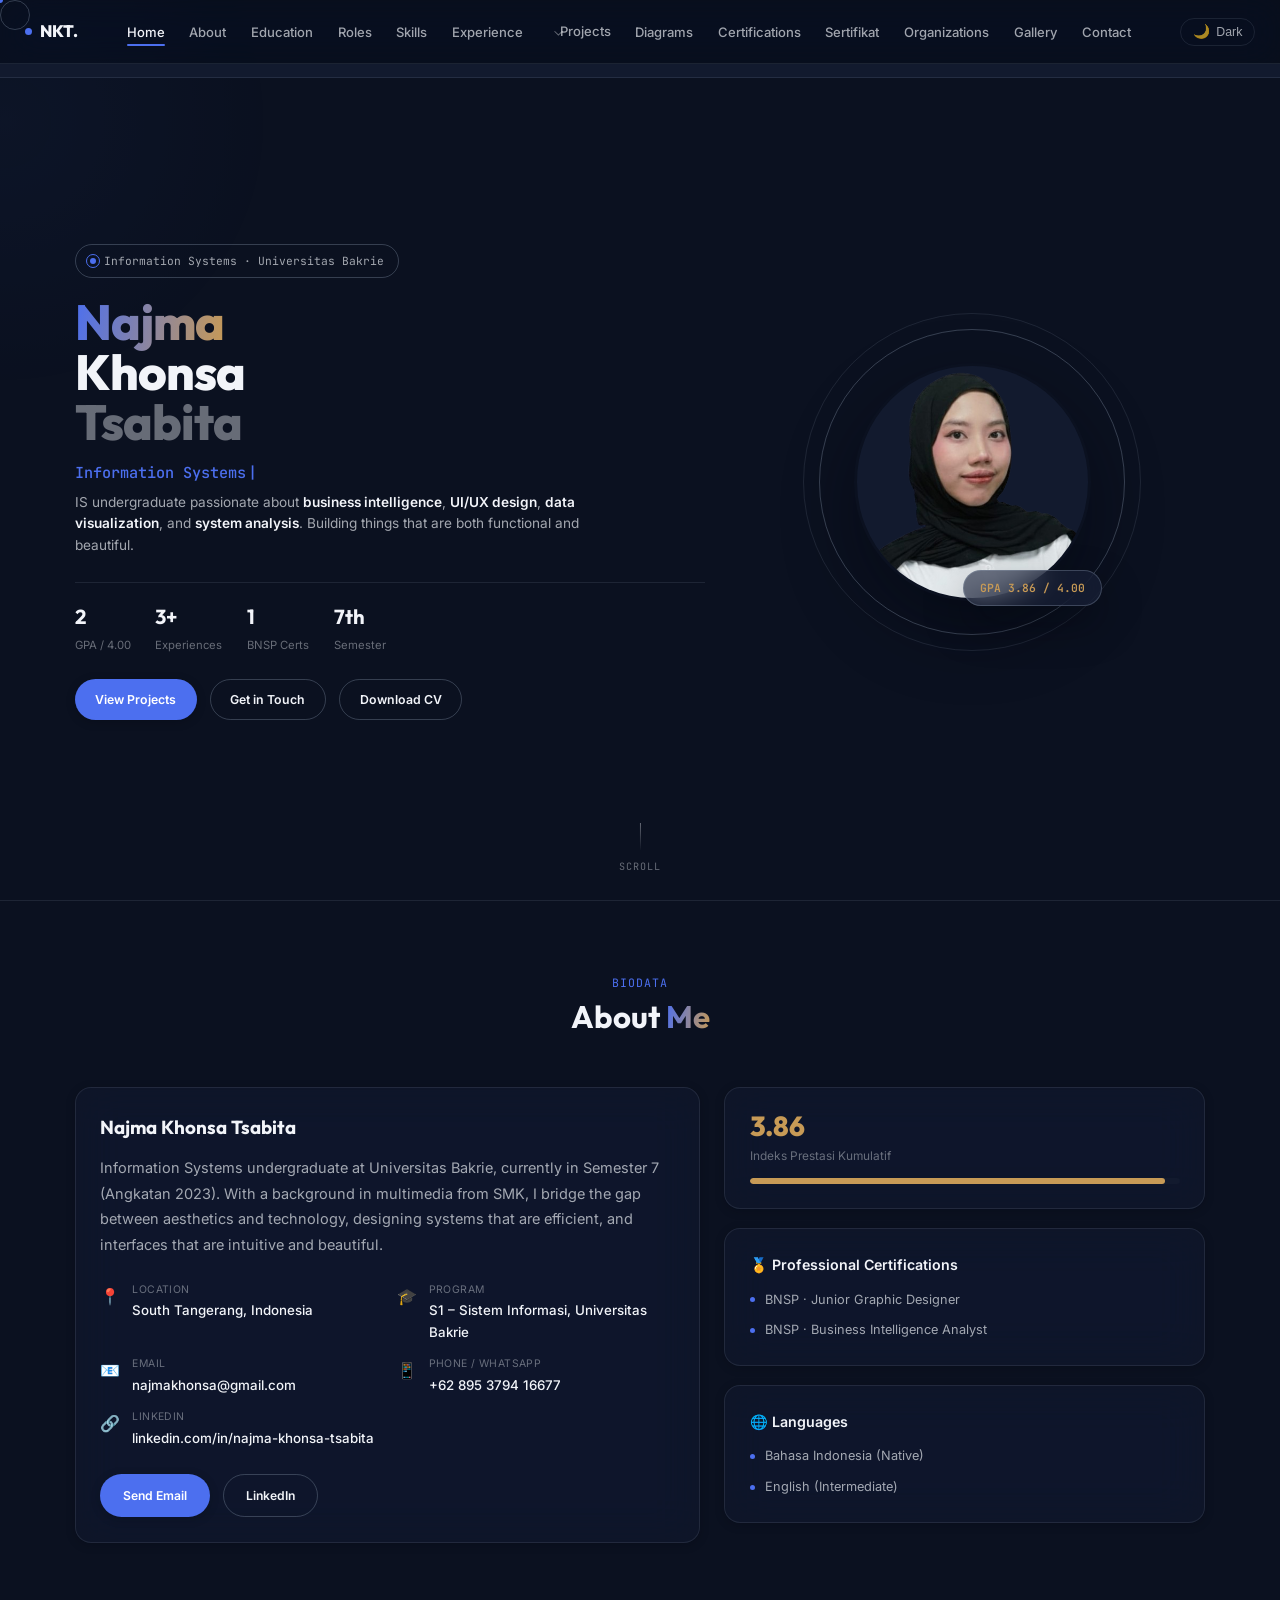
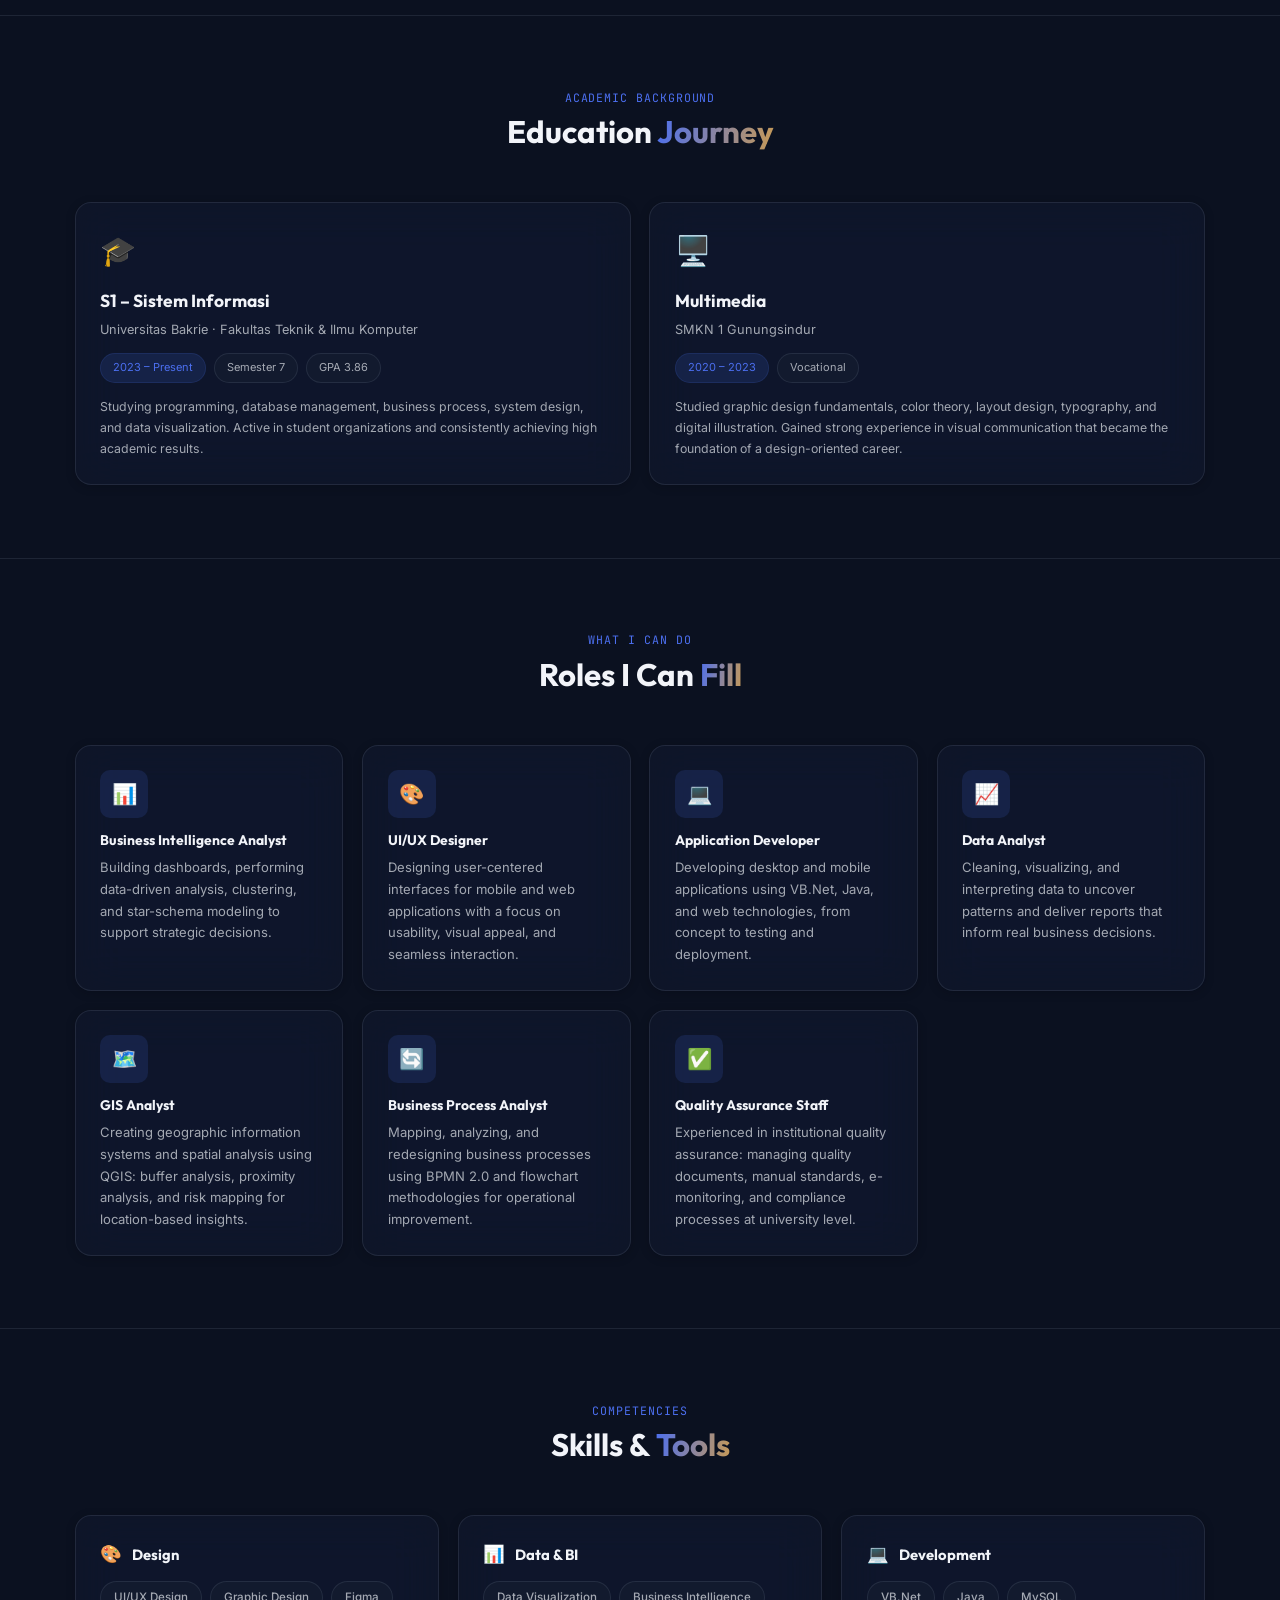
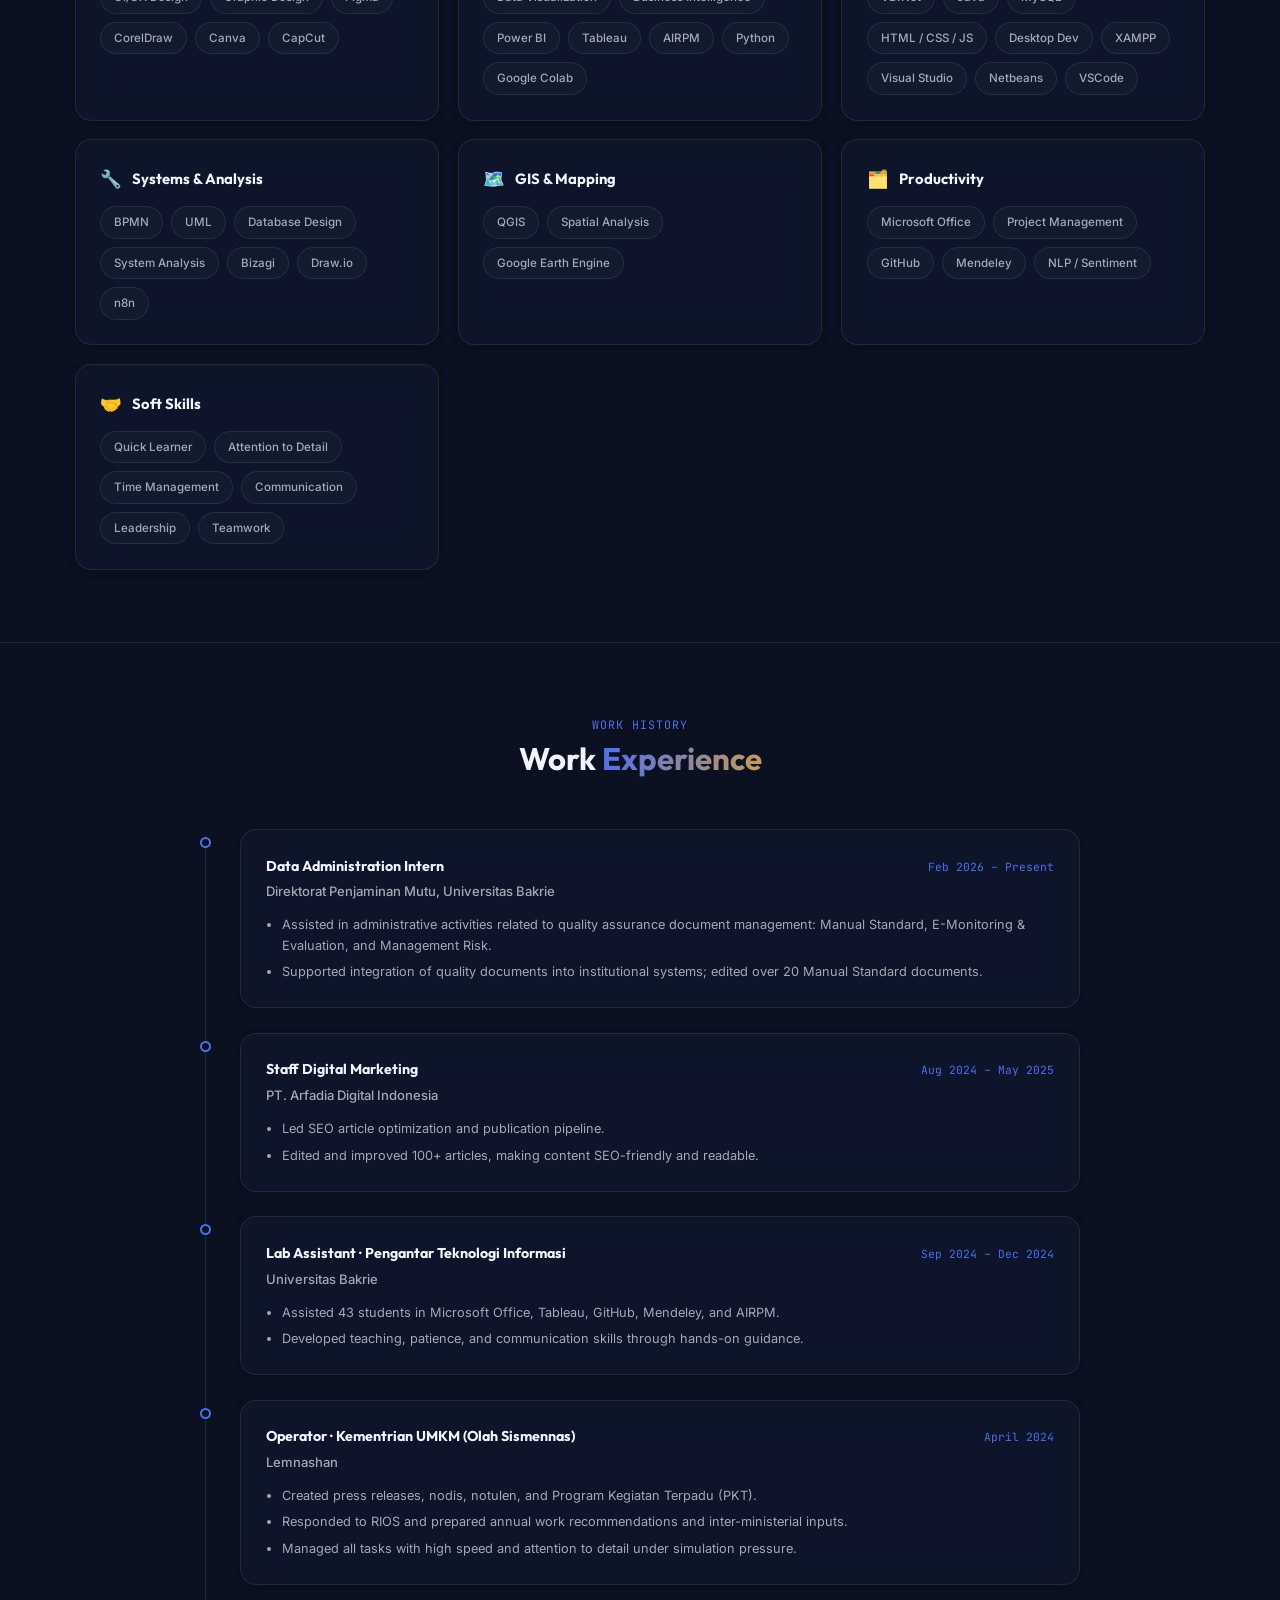
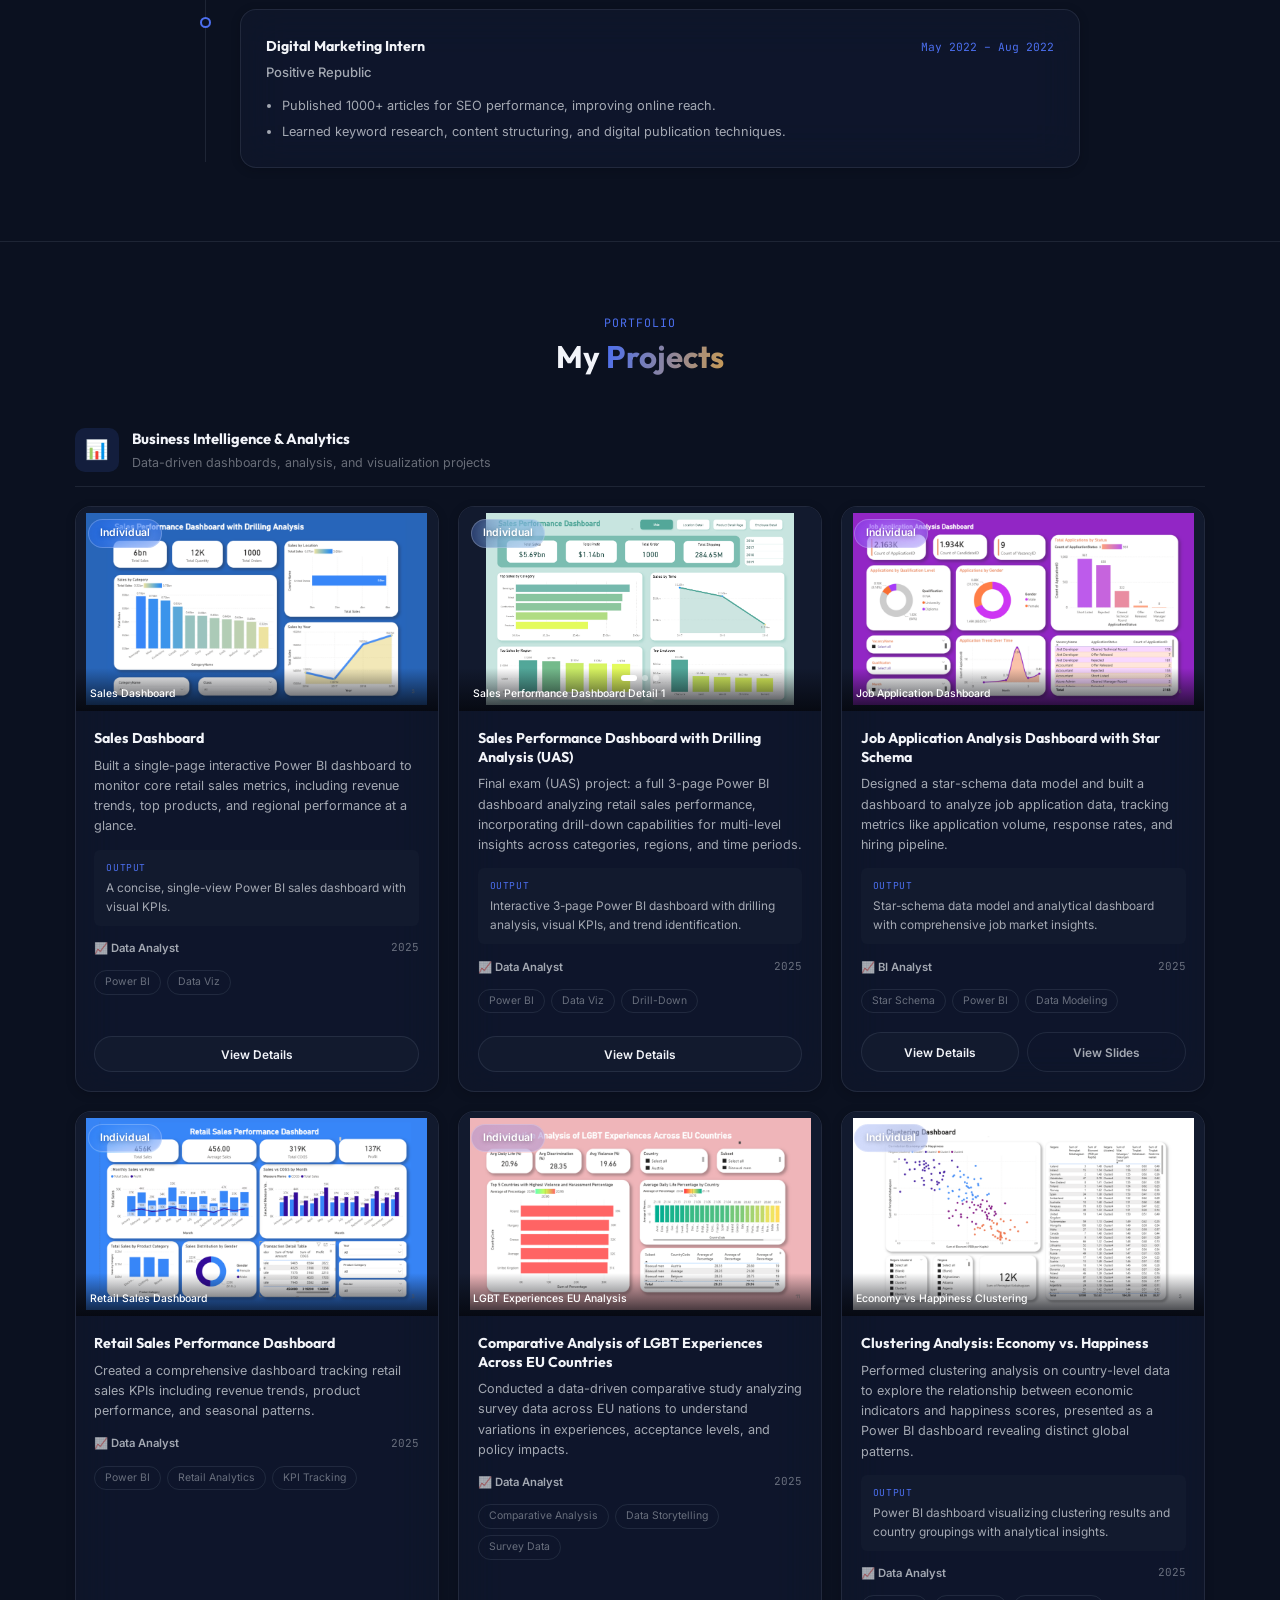
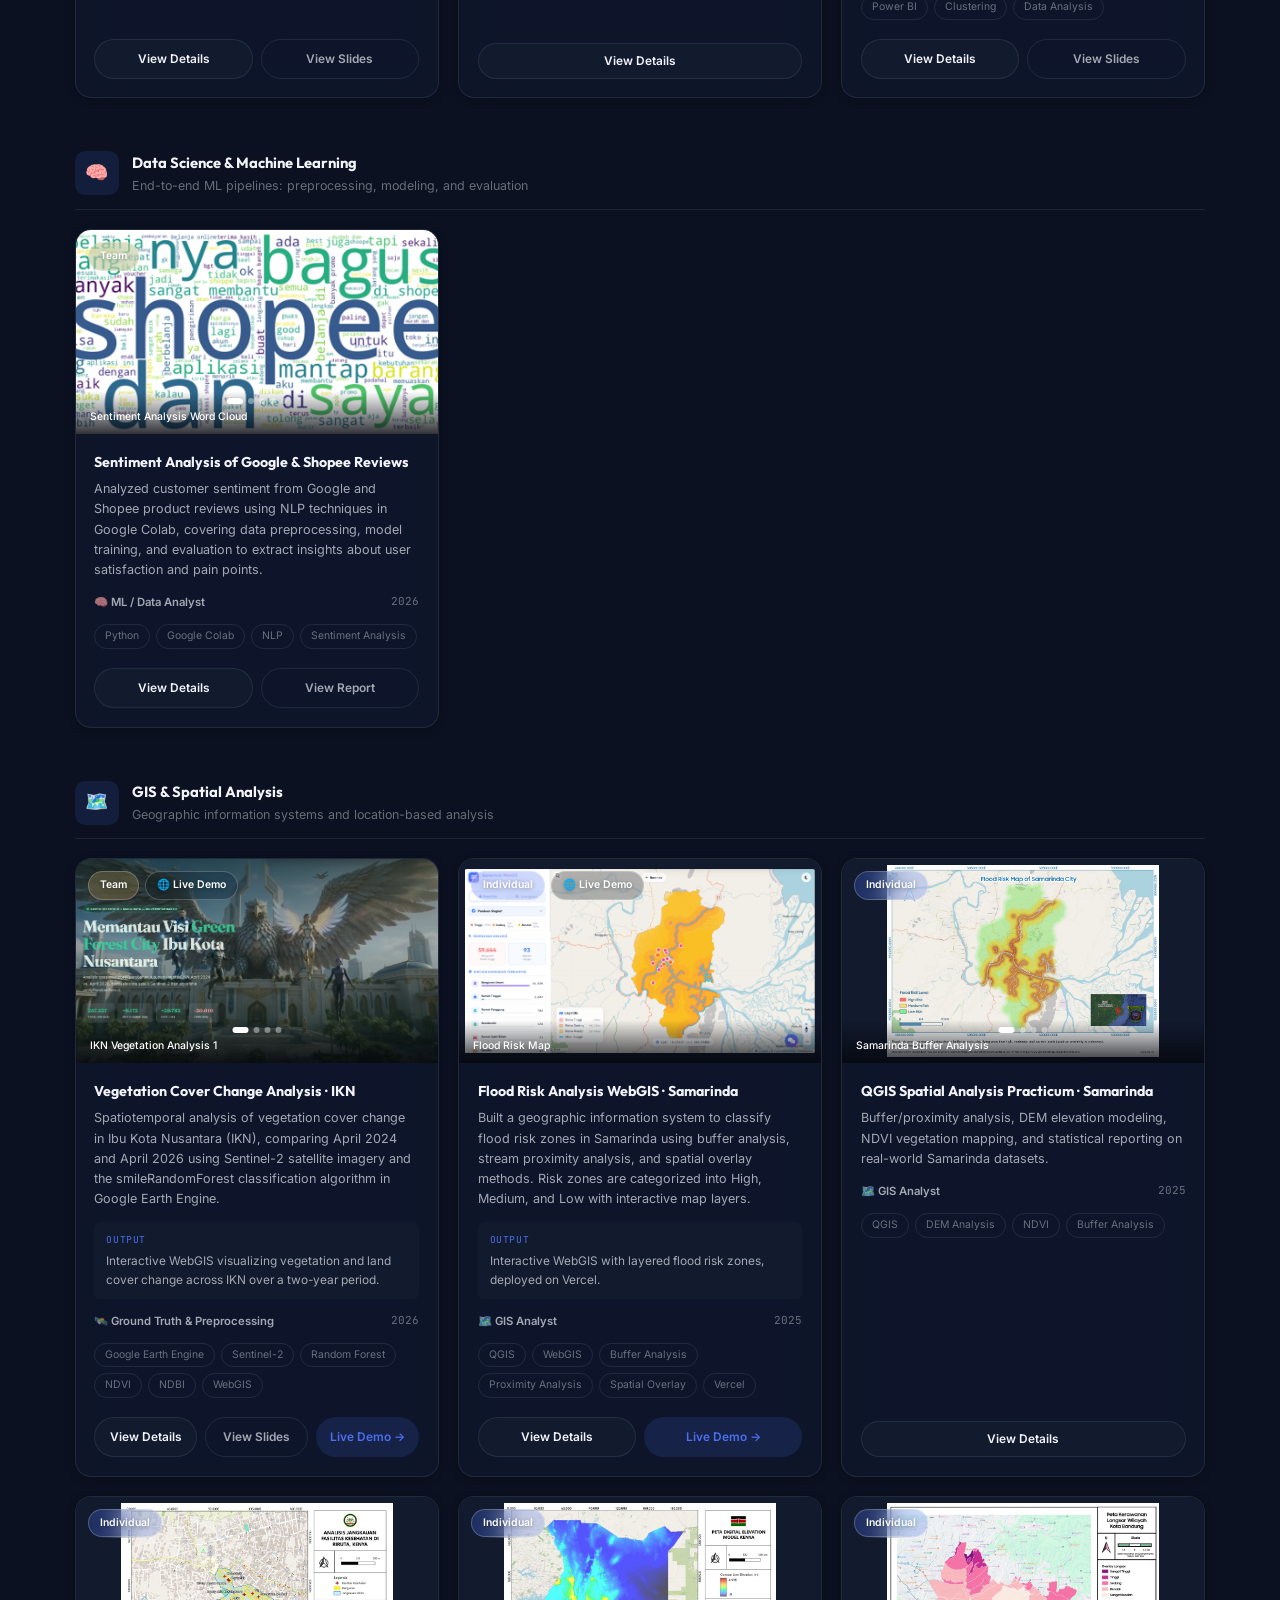
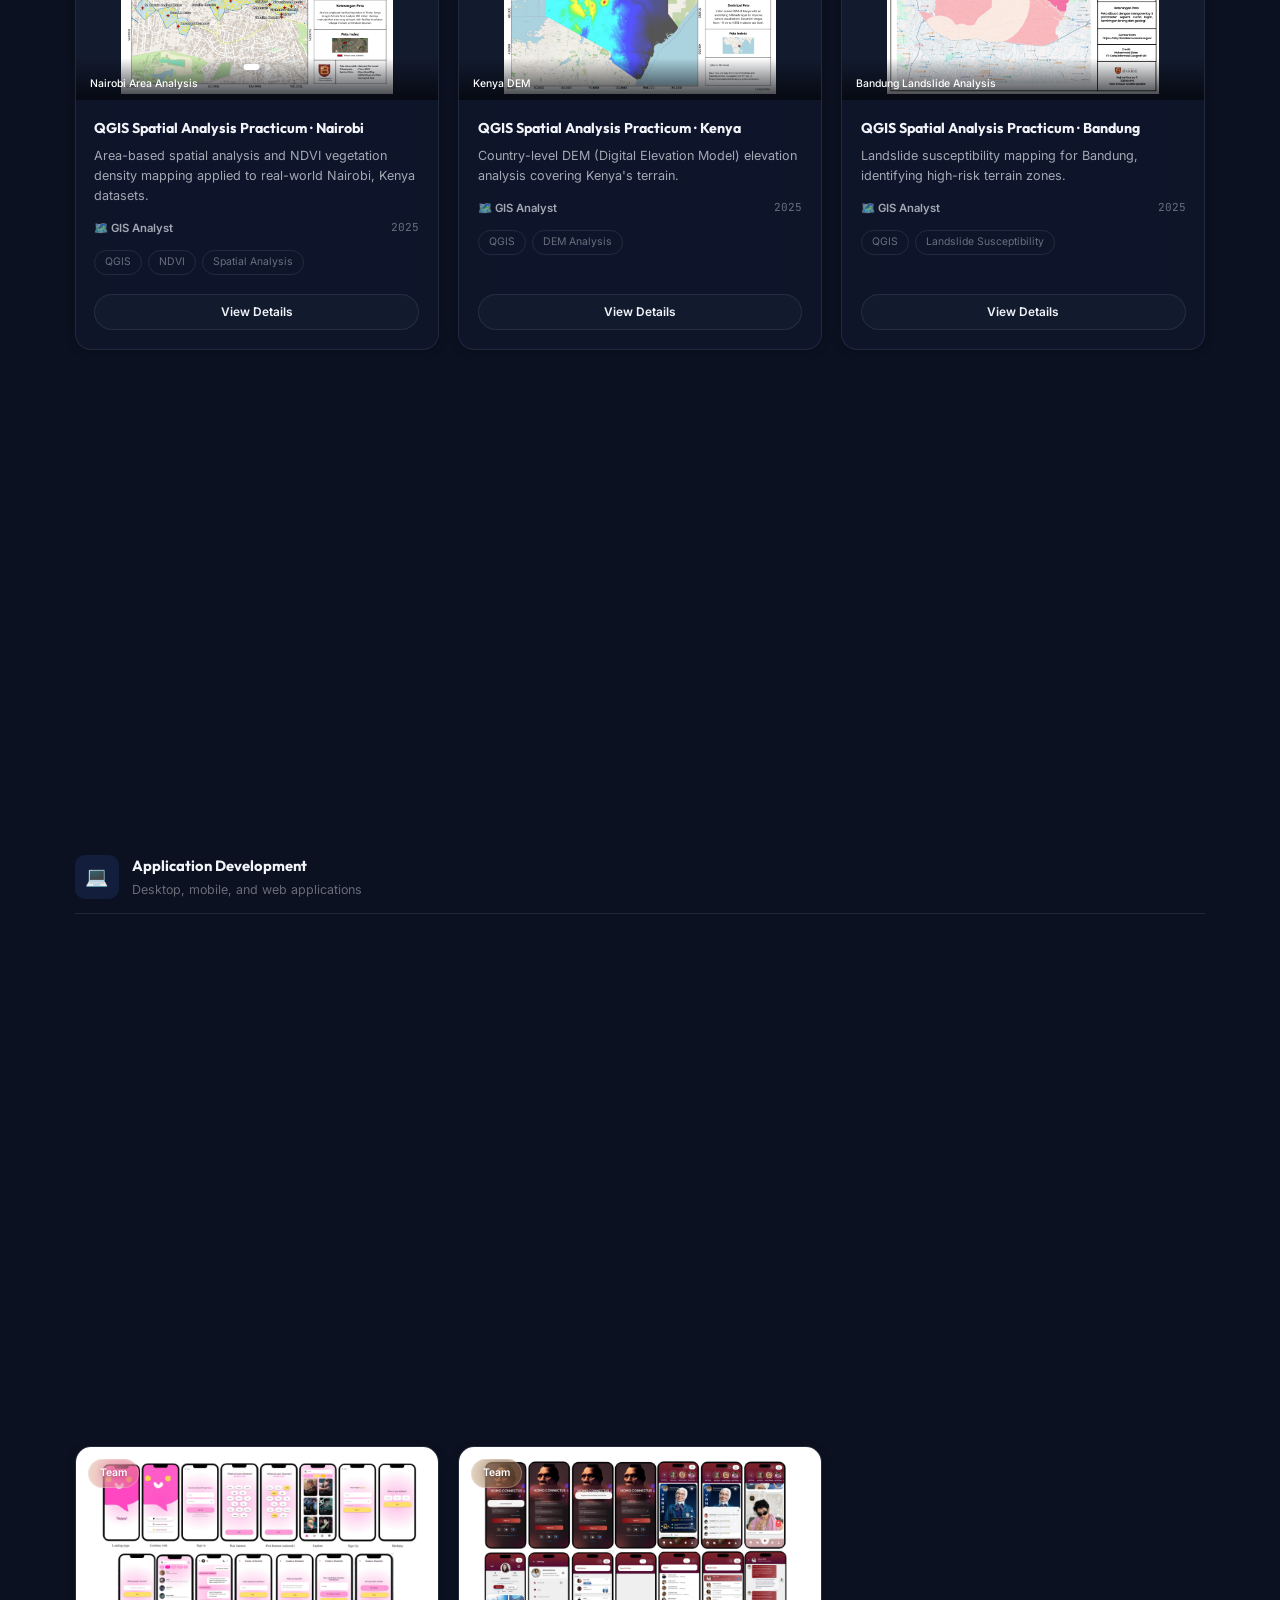
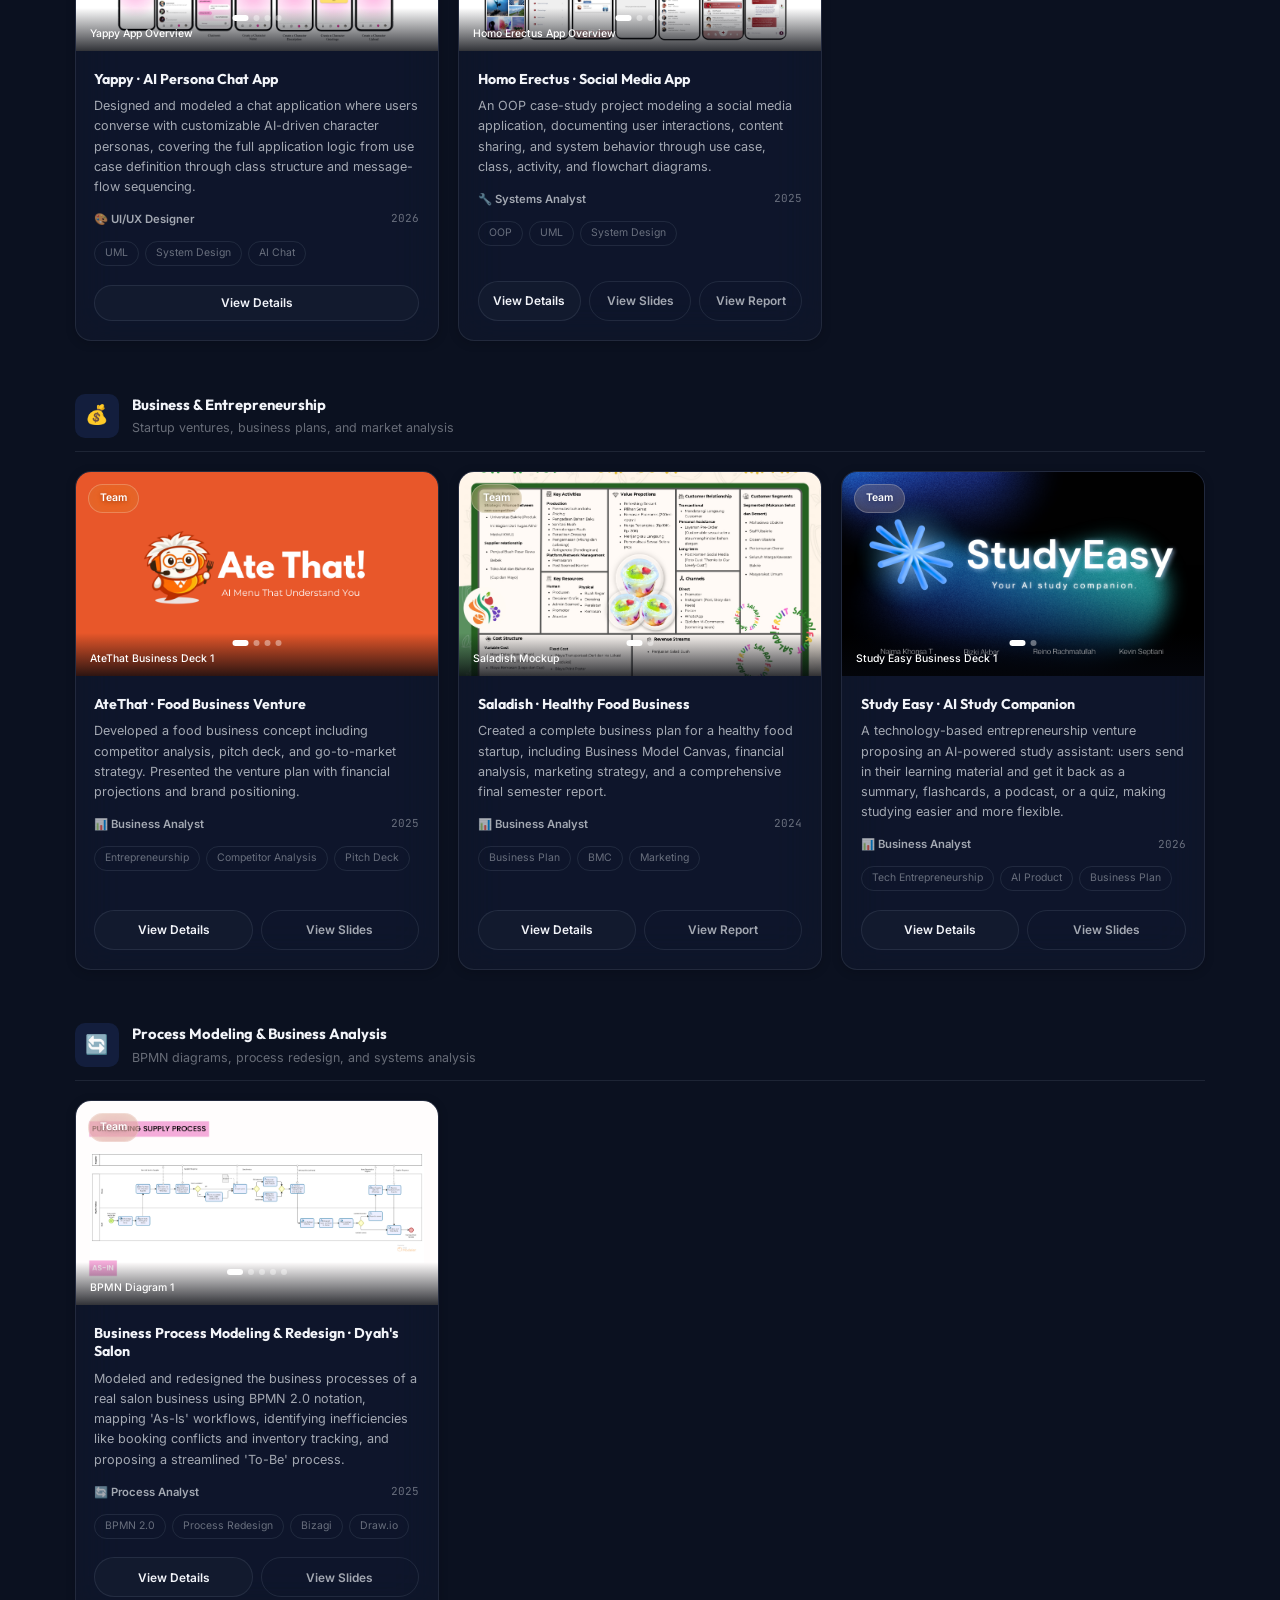
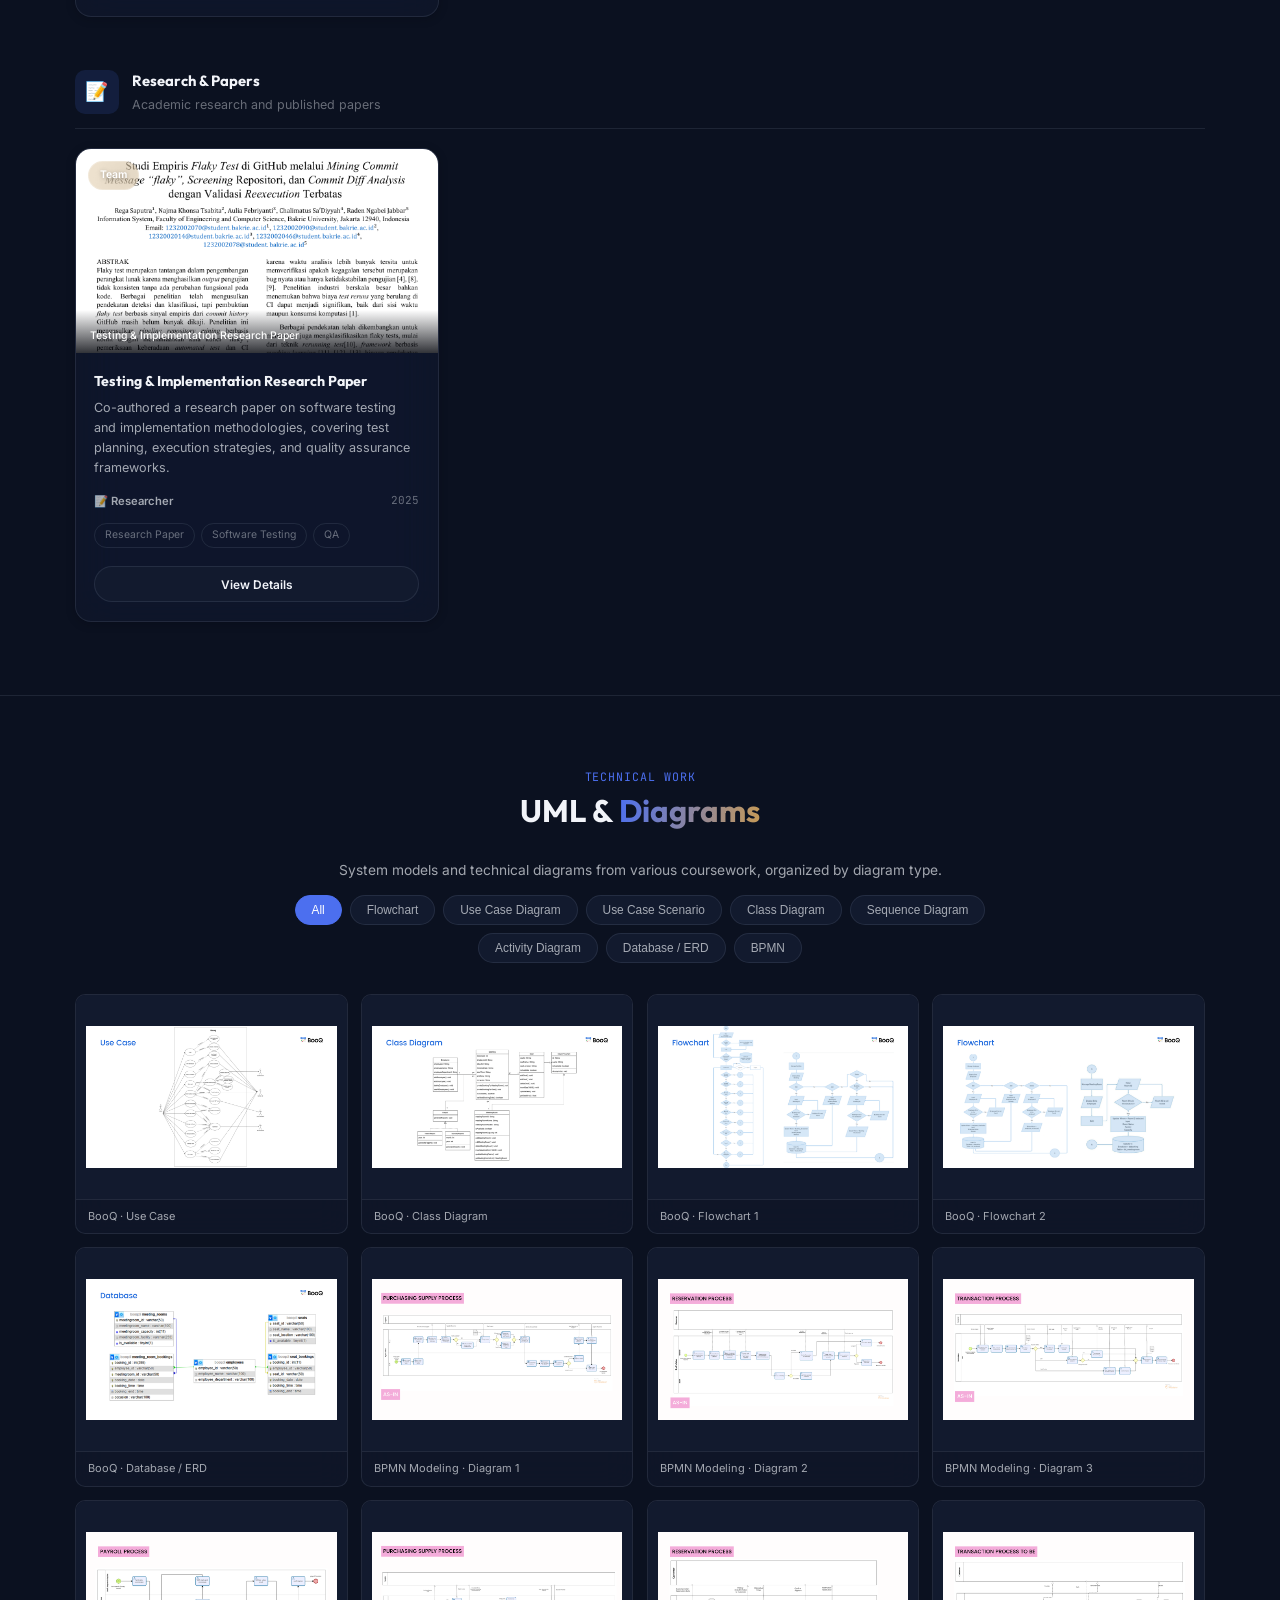
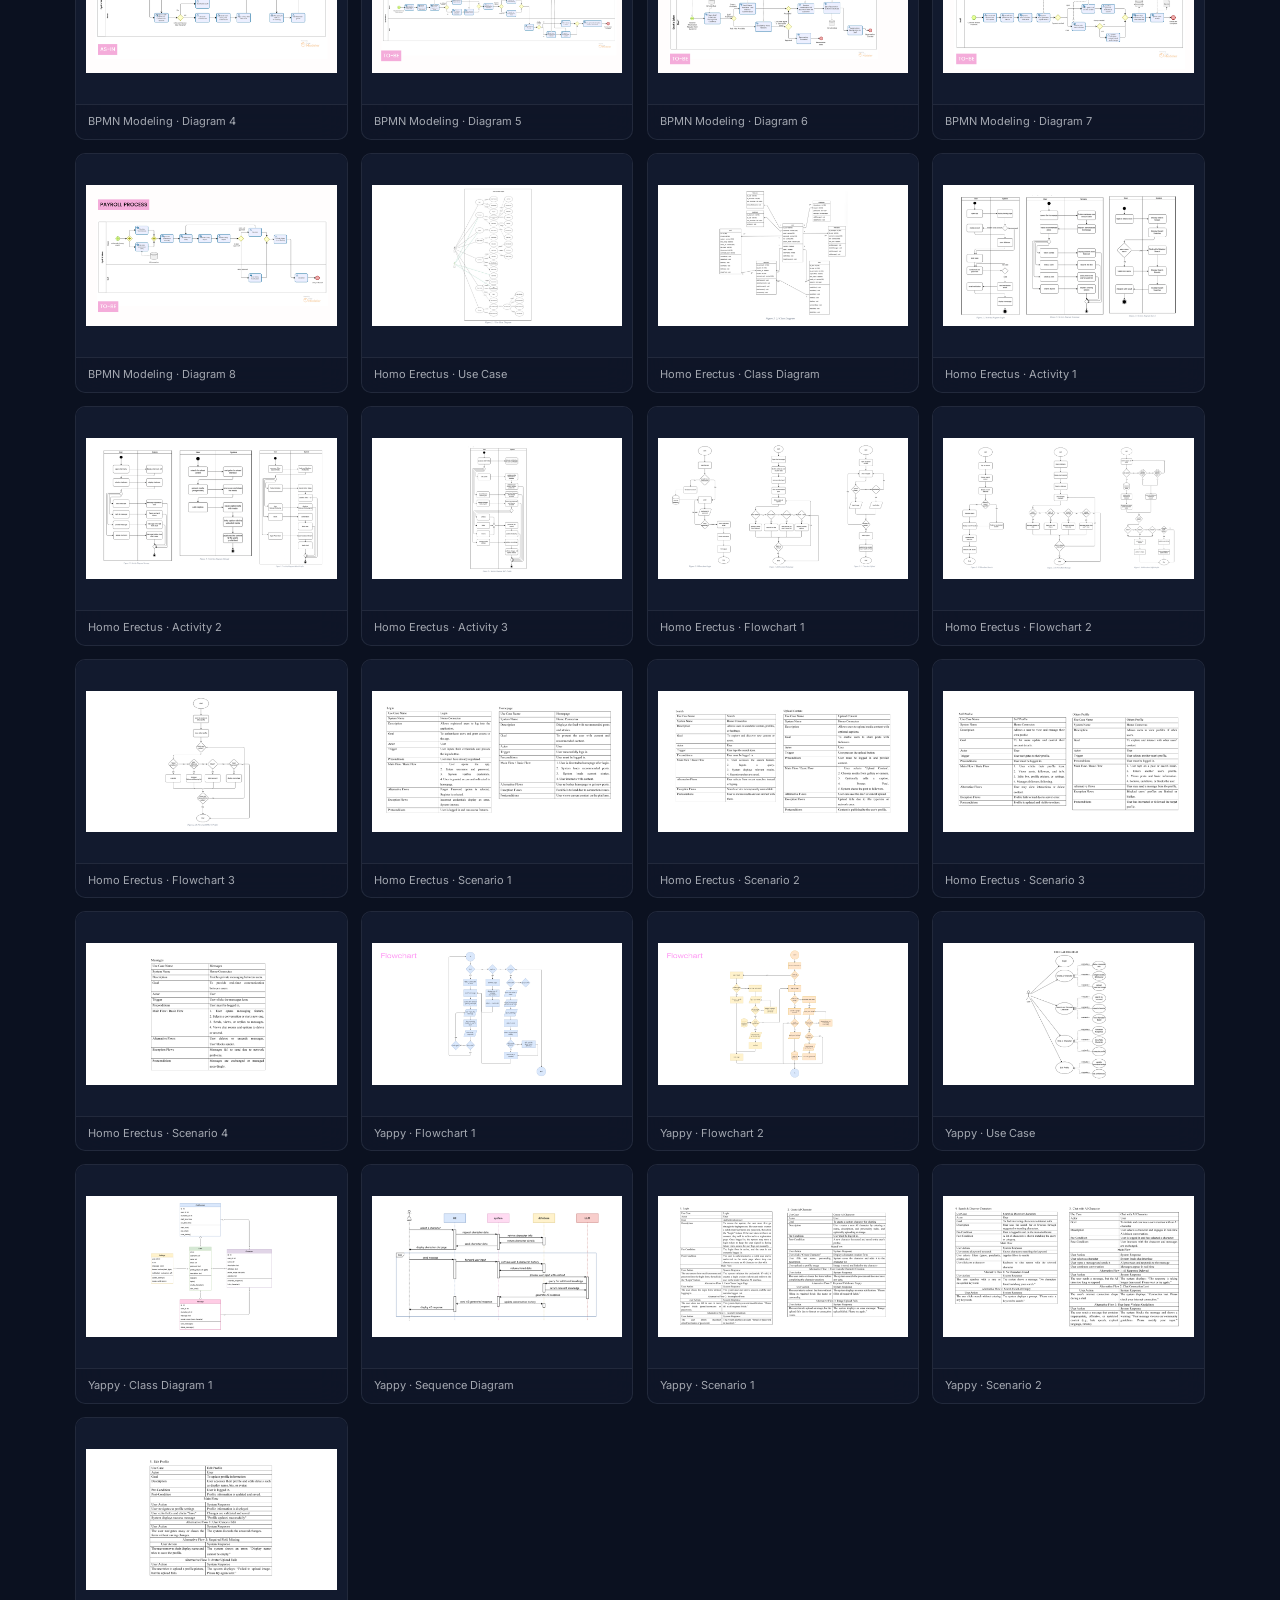
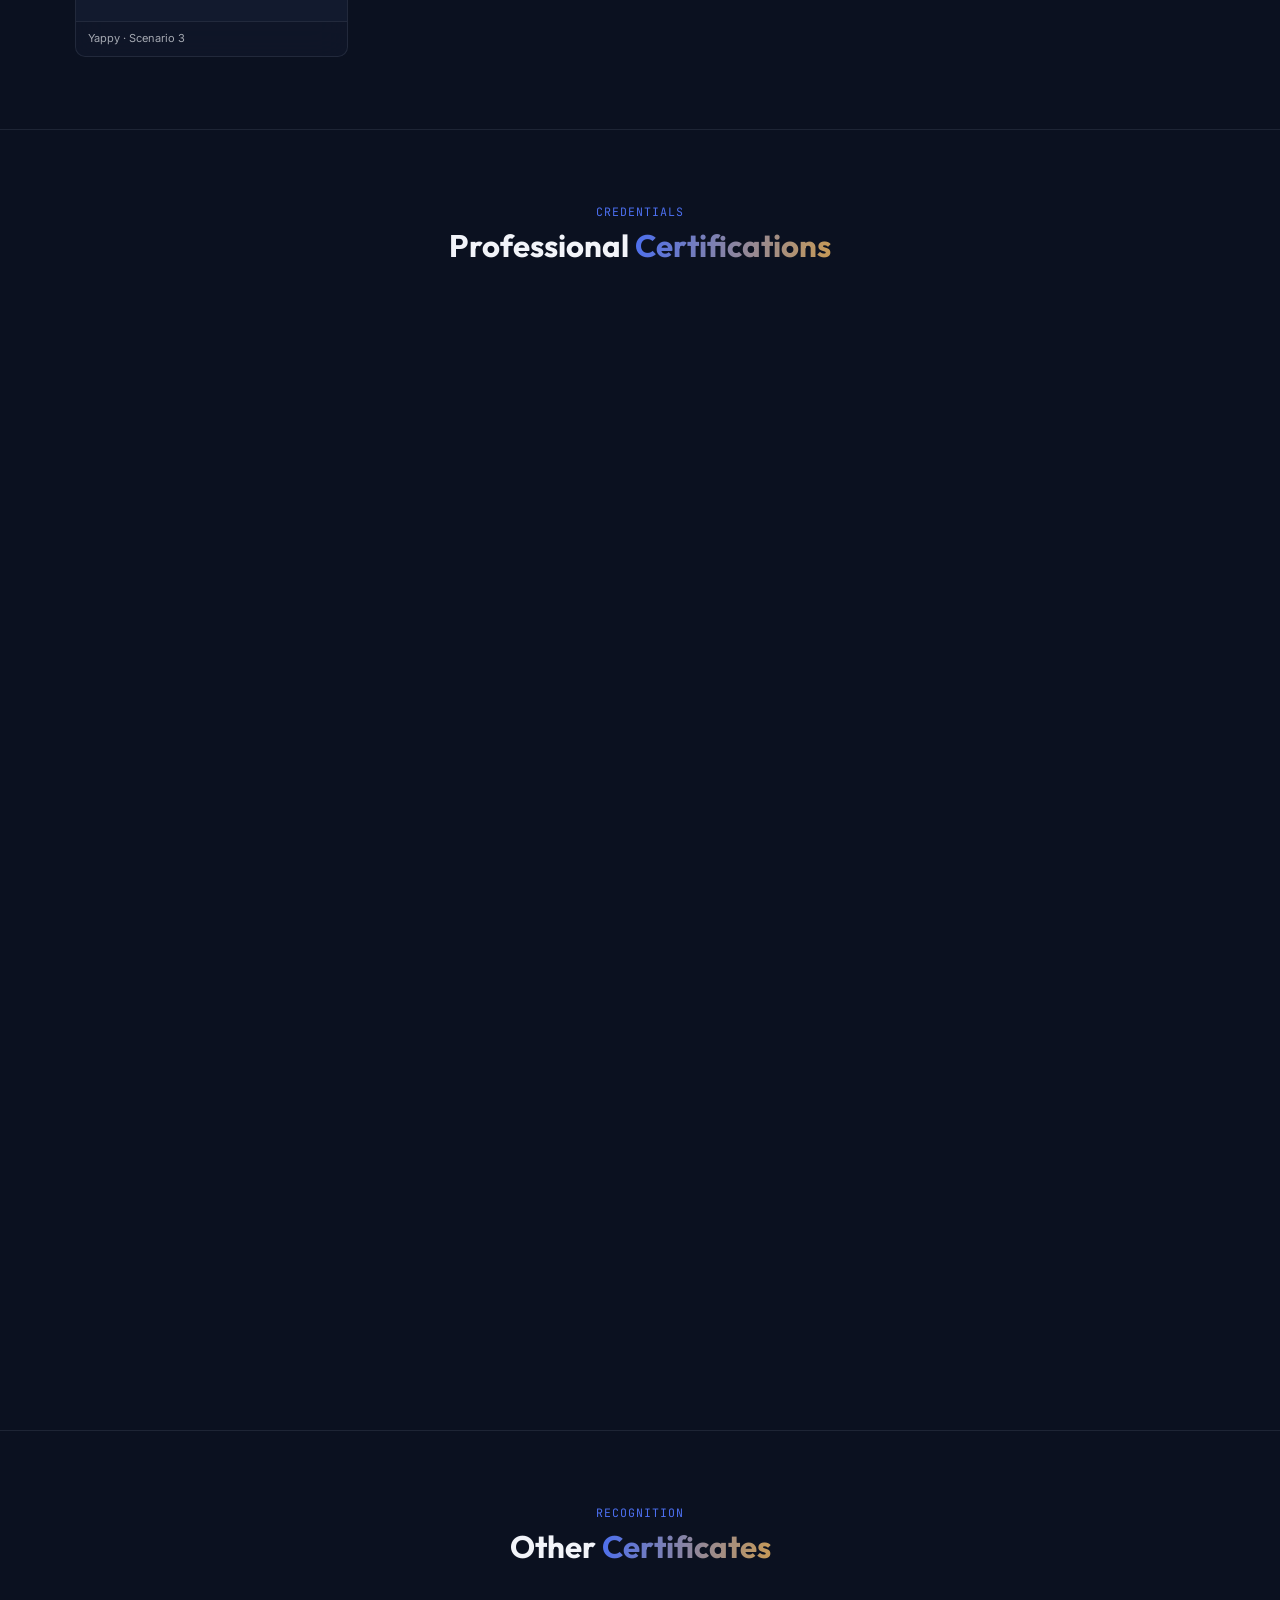
==== index.html @ 4f65738a "Initial commit" ====
<!DOCTYPE html>
<html lang="en" data-theme="dark">
<head>
<meta charset="UTF-8"/>
<meta name="viewport" content="width=device-width, initial-scale=1.0"/>
<title>Najma Khonsa Tsabita | Portfolio</title>
<meta name="description" content="Portfolio of Najma Khonsa Tsabita, an Information Systems student at Universitas Bakrie skilled in Business Intelligence, UI/UX Design, Data Analytics, GIS, and Application Development."/>
<link rel="icon" href="favicon.ico" sizes="any"/>
<link rel="icon" type="image/svg+xml" href="asset/favicon/favicon.svg"/>
<link rel="icon" type="image/png" sizes="32x32" href="asset/favicon/favicon-32x32.png"/>
<link rel="icon" type="image/png" sizes="16x16" href="asset/favicon/favicon-16x16.png"/>
<link rel="apple-touch-icon" sizes="180x180" href="asset/favicon/apple-touch-icon.png"/>
<link rel="manifest" href="asset/favicon/site.webmanifest"/>
<meta name="theme-color" content="#0B1120"/>
<link rel="preconnect" href="https://fonts.googleapis.com"/>
<link rel="preconnect" href="https://fonts.gstatic.com" crossorigin/>
<link href="https://fonts.googleapis.com/css2?family=Outfit:wght@400;500;600;700;800;900&family=Inter:wght@300;400;500;600&family=JetBrains+Mono:wght@400;500&display=swap" rel="stylesheet"/>
<link rel="stylesheet" href="style.css"/>
</head>
<body>

<!-- CUSTOM CURSOR -->
<div id="cursor-dot"></div>
<div id="cursor-ring"></div>

<!-- AURORA CANVAS -->
<canvas id="aurora-canvas"></canvas>

<!-- ═══════════════════════════════════════
     NAVIGATION
═══════════════════════════════════════ -->
<nav id="main-nav">
  <a href="#home" class="nav-logo">
    <span class="nav-logo-dot"></span>
    NKT.
  </a>
  <ul class="nav-links">
    <li><a href="#home" class="nav-link">Home</a></li>
    <li><a href="#about" class="nav-link">About</a></li>
    <li><a href="#education" class="nav-link">Education</a></li>
    <li><a href="#roles" class="nav-link">Roles</a></li>
    <li><a href="#skills" class="nav-link">Skills</a></li>
    <li><a href="#experience" class="nav-link">Experience</a></li>
    <li class="nav-dropdown">
      <a href="#projects" class="nav-link">Projects</a>
      <div class="dropdown-menu">
        <a href="#cat-bi-analytics">BI & Analytics</a>
        <a href="#cat-datascience">Data Science & ML</a>
        <a href="#cat-application">Application Dev</a>
        <a href="#cat-gis">GIS & Mapping</a>
        <a href="#cat-business">Business</a>
        <a href="#cat-process">Process & BPMN</a>
        <a href="#cat-research">Research</a>
      </div>
    </li>
    <li><a href="#diagrams" class="nav-link">Diagrams</a></li>
    <li><a href="#certifications" class="nav-link">Certifications</a></li>
    <li><a href="#sertifikat" class="nav-link">Sertifikat</a></li>
    <li><a href="#organization" class="nav-link">Organizations</a></li>
    <li><a href="#gallery" class="nav-link">Gallery</a></li>
    <li><a href="#contact" class="nav-link">Contact</a></li>
  </ul>
  <div class="nav-right">
    <button class="theme-toggle" id="theme-btn">
      <span class="theme-icon" id="theme-icon">☀️</span>
      <span id="theme-label">Light</span>
    </button>
    <button class="hamburger" id="hamburger" aria-label="Menu">
      <span></span><span></span><span></span>
    </button>
  </div>
</nav>

<!-- MOBILE NAV -->
<div class="mobile-nav" id="mobile-nav">
  <a href="#home" onclick="closeMobileNav()">Home</a>
  <a href="#about" onclick="closeMobileNav()">About</a>
  <a href="#education" onclick="closeMobileNav()">Education</a>
  <a href="#roles" onclick="closeMobileNav()">Roles</a>
  <a href="#skills" onclick="closeMobileNav()">Skills</a>
  <a href="#experience" onclick="closeMobileNav()">Experience</a>
  <a href="#projects" onclick="closeMobileNav()">Projects</a>
  <a href="#diagrams" onclick="closeMobileNav()">Diagrams</a>
  <a href="#certifications" onclick="closeMobileNav()">Certifications</a>
  <a href="#sertifikat" onclick="closeMobileNav()">Sertifikat</a>
  <a href="#organization" onclick="closeMobileNav()">Organizations</a>
  <a href="#gallery" onclick="closeMobileNav()">Gallery</a>
  <a href="#contact" onclick="closeMobileNav()">Contact</a>
</div>

<main>

<!-- ═══════════════════════════════════════
     HERO
═══════════════════════════════════════ -->
<section id="home" style="position:relative">
  <div class="hero-inner">
    <div class="hero-left">
      <div class="hero-badge reveal">
        <span class="badge-pulse"></span>
        Information Systems · Universitas Bakrie
      </div>
      <h1 class="hero-name reveal reveal-delay-1">
        <span class="grad-text">Najma</span><br>Khonsa
      </h1>
      <div class="hero-name-sub reveal reveal-delay-2">Tsabita</div>
      <!-- Typing effect inserts here -->
      <p class="hero-desc reveal reveal-delay-3">
        IS undergraduate passionate about <strong>business intelligence</strong>, <strong>UI/UX design</strong>,
        <strong>data visualization</strong>, and <strong>system analysis</strong>. Building things that are
        both functional and beautiful.
      </p>
      <div class="hero-stats reveal reveal-delay-3">
        <div class="stat-item">
          <span class="stat-num" data-count="3.86" data-decimals="2">0</span>
          <span class="stat-label">GPA / 4.00</span>
        </div>
        <div class="stat-item">
          <span class="stat-num" data-count="5" data-suffix="+">0</span>
          <span class="stat-label">Experiences</span>
        </div>
        <div class="stat-item">
          <span class="stat-num" data-count="2">0</span>
          <span class="stat-label">BNSP Certs</span>
        </div>
        <div class="stat-item">
          <span class="stat-num">7th</span>
          <span class="stat-label">Semester</span>
        </div>
      </div>
      <div class="hero-actions reveal reveal-delay-4">
        <a href="#projects" class="btn-primary">View Projects</a>
        <a href="#contact" class="btn-outline">Get in Touch</a>
        <a href="asset/document/cv/CV_Najma Khonsa Tsabita_Augustus2026.pdf" download class="btn-outline">Download CV</a>
      </div>
    </div>
    <div class="hero-photo-wrap reveal reveal-delay-2">
      <div class="hero-photo-ring2"></div>
      <div class="hero-photo-ring"></div>
      <img src="asset/images/foto_najma_nobg.png" alt="Najma Khonsa Tsabita" class="hero-photo"/>
      <div class="hero-photo-deco">GPA 3.86 / 4.00</div>
    </div>
  </div>
  <div class="scroll-hint">
    <div class="scroll-line"></div>
    scroll
  </div>
</section>


<!-- ═══════════════════════════════════════
     ABOUT / BIODATA
═══════════════════════════════════════ -->
<section id="about">
  <div class="section">
    <div class="section-label">Biodata</div>
    <h2 class="section-title">About <span class="grad-text">Me</span></h2>
    <div class="about-grid">
      <div class="glass-card about-card reveal">
        <div class="about-name">Najma Khonsa Tsabita</div>
        <p class="about-bio">
          Information Systems undergraduate at Universitas Bakrie, currently in Semester 7 (Angkatan 2023).
          With a background in multimedia from SMK, I bridge the gap between aesthetics and technology,
          designing systems that are efficient, and interfaces that are intuitive and beautiful.
        </p>
        <div class="about-row">
          <div class="about-field">
            <div class="field-icon">📍</div>
            <div>
              <span class="field-label">Location</span>
              <span class="field-val">South Tangerang, Indonesia</span>
            </div>
          </div>
          <div class="about-field">
            <div class="field-icon">🎓</div>
            <div>
              <span class="field-label">Program</span>
              <span class="field-val">S1 – Sistem Informasi, Universitas Bakrie</span>
            </div>
          </div>
          <div class="about-field">
            <div class="field-icon">📧</div>
            <div>
              <span class="field-label">Email</span>
              <span class="field-val">najmakhonsa@gmail.com</span>
            </div>
          </div>
          <div class="about-field">
            <div class="field-icon">📱</div>
            <div>
              <span class="field-label">Phone / WhatsApp</span>
              <span class="field-val">+62 895 3794 16677</span>
            </div>
          </div>
          <div class="about-field">
            <div class="field-icon">🔗</div>
            <div>
              <span class="field-label">LinkedIn</span>
              <span class="field-val">linkedin.com/in/najma-khonsa-tsabita</span>
            </div>
          </div>
        </div>
        <div class="hero-actions">
          <a href="mailto:najmakhonsa@gmail.com" class="btn-primary" style="font-size:0.84rem;padding:11px 22px">Send Email</a>
          <a href="https://linkedin.com/in/najma-khonsa-tsabita" target="_blank" class="btn-outline" style="font-size:0.84rem;padding:10px 22px">LinkedIn</a>
        </div>
      </div>
      <div class="about-right">
        <div class="glass-card gpa-card reveal reveal-delay-1">
          <div class="gpa-num">3.86</div>
          <div class="gpa-label">Indeks Prestasi Kumulatif</div>
          <div class="gpa-bar-wrap"><div class="gpa-bar" id="gpa-bar"></div></div>
        </div>
        <div class="glass-card cert-card reveal reveal-delay-2">
          <div class="cert-title">🏅 Professional Certifications</div>
          <ul class="cert-list">
            <li><span class="cert-dot"></span>BNSP · Junior Graphic Designer</li>
            <li><span class="cert-dot"></span>BNSP · Business Intelligence Analyst</li>
          </ul>
        </div>
        <div class="glass-card cert-card reveal reveal-delay-3">
          <div class="cert-title">🌐 Languages</div>
          <ul class="cert-list">
            <li><span class="cert-dot"></span>Bahasa Indonesia (Native)</li>
            <li><span class="cert-dot"></span>English (Intermediate)</li>
          </ul>
        </div>
      </div>
    </div>
  </div>
</section>


<!-- ═══════════════════════════════════════
     EDUCATION
═══════════════════════════════════════ -->
<section id="education">
  <div class="section">
    <div class="section-label">Academic Background</div>
    <h2 class="section-title">Education <span class="grad-text">Journey</span></h2>
    <div class="edu-grid">
      <div class="glass-card edu-card reveal">
        <div style="font-size:2rem;margin-bottom:14px">🎓</div>
        <div class="edu-degree">S1 – Sistem Informasi</div>
        <div class="edu-school">Universitas Bakrie · Fakultas Teknik & Ilmu Komputer</div>
        <div class="edu-meta">
          <span class="edu-pill edu-year">2023 – Present</span>
          <span class="edu-pill">Semester 7</span>
          <span class="edu-pill">GPA 3.86</span>
        </div>
        <p style="font-size:0.85rem;color:var(--text-secondary);margin-top:14px;line-height:1.7">
          Studying programming, database management, business process, system design, and data visualization.
          Active in student organizations and consistently achieving high academic results.
        </p>
      </div>
      <div class="glass-card edu-card reveal reveal-delay-1">
        <div style="font-size:2rem;margin-bottom:14px">🖥️</div>
        <div class="edu-degree">Multimedia</div>
        <div class="edu-school">SMKN 1 Gunungsindur</div>
        <div class="edu-meta">
          <span class="edu-pill edu-year">2020 – 2023</span>
          <span class="edu-pill">Vocational</span>
        </div>
        <p style="font-size:0.85rem;color:var(--text-secondary);margin-top:14px;line-height:1.7">
          Studied graphic design fundamentals, color theory, layout design, typography, and digital illustration.
          Gained strong experience in visual communication that became the foundation of a design-oriented career.
        </p>
      </div>
    </div>
  </div>
</section>


<!-- ═══════════════════════════════════════
     ROLES I CAN FILL
═══════════════════════════════════════ -->
<section id="roles">
  <div class="section">
    <div class="section-label">What I Can Do</div>
    <h2 class="section-title">Roles I Can <span class="grad-text">Fill</span></h2>
    <div class="roles-grid">
      <div class="glass-card role-card reveal">
        <div class="role-icon">📊</div>
        <h3 class="role-title">Business Intelligence Analyst</h3>
        <p class="role-desc">Building dashboards, performing data-driven analysis, clustering, and star-schema modeling to support strategic decisions.</p>
      </div>
      <div class="glass-card role-card reveal reveal-delay-1">
        <div class="role-icon">🎨</div>
        <h3 class="role-title">UI/UX Designer</h3>
        <p class="role-desc">Designing user-centered interfaces for mobile and web applications with a focus on usability, visual appeal, and seamless interaction.</p>
      </div>
      <div class="glass-card role-card reveal reveal-delay-2">
        <div class="role-icon">💻</div>
        <h3 class="role-title">Application Developer</h3>
        <p class="role-desc">Developing desktop and mobile applications using VB.Net, Java, and web technologies, from concept to testing and deployment.</p>
      </div>
      <div class="glass-card role-card reveal reveal-delay-3">
        <div class="role-icon">📈</div>
        <h3 class="role-title">Data Analyst</h3>
        <p class="role-desc">Cleaning, visualizing, and interpreting data to uncover patterns and deliver reports that inform real business decisions.</p>
      </div>
      <div class="glass-card role-card reveal">
        <div class="role-icon">🗺️</div>
        <h3 class="role-title">GIS Analyst</h3>
        <p class="role-desc">Creating geographic information systems and spatial analysis using QGIS: buffer analysis, proximity analysis, and risk mapping for location-based insights.</p>
      </div>
      <div class="glass-card role-card reveal reveal-delay-1">
        <div class="role-icon">🔄</div>
        <h3 class="role-title">Business Process Analyst</h3>
        <p class="role-desc">Mapping, analyzing, and redesigning business processes using BPMN 2.0 and flowchart methodologies for operational improvement.</p>
      </div>
      <div class="glass-card role-card reveal reveal-delay-2">
        <div class="role-icon">✅</div>
        <h3 class="role-title">Quality Assurance Staff</h3>
        <p class="role-desc">Experienced in institutional quality assurance: managing quality documents, manual standards, e-monitoring, and compliance processes at university level.</p>
      </div>
    </div>
  </div>
</section>


<!-- ═══════════════════════════════════════
     SKILLS
═══════════════════════════════════════ -->
<section id="skills">
  <div class="section">
    <div class="section-label">Competencies</div>
    <h2 class="section-title">Skills & <span class="grad-text">Tools</span></h2>
    <div class="skills-grid">
      <div class="glass-card skill-category reveal">
        <div class="skill-cat-header">
          <div class="skill-cat-icon">🎨</div>
          <div class="skill-cat-name">Design</div>
        </div>
        <div class="skill-tags">
          <span class="skill-tag">UI/UX Design</span>
          <span class="skill-tag">Graphic Design</span>
          <span class="skill-tag">Figma</span>
          <span class="skill-tag">CorelDraw</span>
          <span class="skill-tag">Canva</span>
          <span class="skill-tag">CapCut</span>
        </div>
      </div>
      <div class="glass-card skill-category reveal reveal-delay-1">
        <div class="skill-cat-header">
          <div class="skill-cat-icon">📊</div>
          <div class="skill-cat-name">Data & BI</div>
        </div>
        <div class="skill-tags">
          <span class="skill-tag">Data Visualization</span>
          <span class="skill-tag">Business Intelligence</span>
          <span class="skill-tag">Power BI</span>
          <span class="skill-tag">Tableau</span>
          <span class="skill-tag">AIRPM</span>
          <span class="skill-tag">Python</span>
          <span class="skill-tag">Google Colab</span>
        </div>
      </div>
      <div class="glass-card skill-category reveal reveal-delay-2">
        <div class="skill-cat-header">
          <div class="skill-cat-icon">💻</div>
          <div class="skill-cat-name">Development</div>
        </div>
        <div class="skill-tags">
          <span class="skill-tag">VB.Net</span>
          <span class="skill-tag">Java</span>
          <span class="skill-tag">MySQL</span>
          <span class="skill-tag">HTML / CSS / JS</span>
          <span class="skill-tag">Desktop Dev</span>
          <span class="skill-tag">XAMPP</span>
          <span class="skill-tag">Visual Studio</span>
          <span class="skill-tag">Netbeans</span>
          <span class="skill-tag">VSCode</span>
        </div>
      </div>
      <div class="glass-card skill-category reveal reveal-delay-3">
        <div class="skill-cat-header">
          <div class="skill-cat-icon">🔧</div>
          <div class="skill-cat-name">Systems & Analysis</div>
        </div>
        <div class="skill-tags">
          <span class="skill-tag">BPMN</span>
          <span class="skill-tag">UML</span>
          <span class="skill-tag">Database Design</span>
          <span class="skill-tag">System Analysis</span>
          <span class="skill-tag">Bizagi</span>
          <span class="skill-tag">Draw.io</span>
          <span class="skill-tag">n8n</span>
        </div>
      </div>
      <div class="glass-card skill-category reveal">
        <div class="skill-cat-header">
          <div class="skill-cat-icon">🗺️</div>
          <div class="skill-cat-name">GIS & Mapping</div>
        </div>
        <div class="skill-tags">
          <span class="skill-tag">QGIS</span>
          <span class="skill-tag">Spatial Analysis</span>
          <span class="skill-tag">Google Earth Engine</span>
        </div>
      </div>
      <div class="glass-card skill-category reveal reveal-delay-1">
        <div class="skill-cat-header">
          <div class="skill-cat-icon">🗂️</div>
          <div class="skill-cat-name">Productivity</div>
        </div>
        <div class="skill-tags">
          <span class="skill-tag">Microsoft Office</span>
          <span class="skill-tag">Project Management</span>
          <span class="skill-tag">GitHub</span>
          <span class="skill-tag">Mendeley</span>
          <span class="skill-tag">NLP / Sentiment</span>
        </div>
      </div>
      <div class="glass-card skill-category reveal reveal-delay-2">
        <div class="skill-cat-header">
          <div class="skill-cat-icon">🤝</div>
          <div class="skill-cat-name">Soft Skills</div>
        </div>
        <div class="skill-tags">
          <span class="skill-tag">Quick Learner</span>
          <span class="skill-tag">Attention to Detail</span>
          <span class="skill-tag">Time Management</span>
          <span class="skill-tag">Communication</span>
          <span class="skill-tag">Leadership</span>
          <span class="skill-tag">Teamwork</span>
        </div>
      </div>
    </div>
  </div>
</section>


<!-- ═══════════════════════════════════════
     EXPERIENCE
═══════════════════════════════════════ -->
<section id="experience">
  <div class="section">
    <div class="section-label">Work History</div>
    <h2 class="section-title">Work <span class="grad-text">Experience</span></h2>
    <div class="timeline">
      <div class="timeline-item reveal">
        <div class="timeline-dot"></div>
        <div class="glass-card exp-card">
          <div class="exp-top">
            <div class="exp-role">Data Administration Intern</div>
            <div class="exp-date">Feb 2026 – Present</div>
          </div>
          <div class="exp-company">Direktorat Penjaminan Mutu, Universitas Bakrie</div>
          <ul class="exp-desc">
            <li>Assisted in administrative activities related to quality assurance document management: Manual Standard, E-Monitoring & Evaluation, and Management Risk.</li>
            <li>Supported integration of quality documents into institutional systems; edited over 20 Manual Standard documents.</li>
          </ul>
        </div>
      </div>
      <div class="timeline-item reveal reveal-delay-1">
        <div class="timeline-dot"></div>
        <div class="glass-card exp-card">
          <div class="exp-top">
            <div class="exp-role">Staff Digital Marketing</div>
            <div class="exp-date">Aug 2024 – May 2025</div>
          </div>
          <div class="exp-company">PT. Arfadia Digital Indonesia</div>
          <ul class="exp-desc">
            <li>Led SEO article optimization and publication pipeline.</li>
            <li>Edited and improved 100+ articles, making content SEO-friendly and readable.</li>
          </ul>
        </div>
      </div>
      <div class="timeline-item reveal reveal-delay-2">
        <div class="timeline-dot"></div>
        <div class="glass-card exp-card">
          <div class="exp-top">
            <div class="exp-role">Lab Assistant · Pengantar Teknologi Informasi</div>
            <div class="exp-date">Sep 2024 – Dec 2024</div>
          </div>
          <div class="exp-company">Universitas Bakrie</div>
          <ul class="exp-desc">
            <li>Assisted 43 students in Microsoft Office, Tableau, GitHub, Mendeley, and AIRPM.</li>
            <li>Developed teaching, patience, and communication skills through hands-on guidance.</li>
          </ul>
        </div>
      </div>
      <div class="timeline-item reveal reveal-delay-2">
        <div class="timeline-dot"></div>
        <div class="glass-card exp-card">
          <div class="exp-top">
            <div class="exp-role">Operator · Kementrian UMKM (Olah Sismennas)</div>
            <div class="exp-date">April 2024</div>
          </div>
          <div class="exp-company">Lemnashan</div>
          <ul class="exp-desc">
            <li>Created press releases, nodis, notulen, and Program Kegiatan Terpadu (PKT).</li>
            <li>Responded to RIOS and prepared annual work recommendations and inter-ministerial inputs.</li>
            <li>Managed all tasks with high speed and attention to detail under simulation pressure.</li>
          </ul>
        </div>
      </div>
      <div class="timeline-item reveal reveal-delay-3">
        <div class="timeline-dot"></div>
        <div class="glass-card exp-card">
          <div class="exp-top">
            <div class="exp-role">Digital Marketing Intern</div>
            <div class="exp-date">May 2022 – Aug 2022</div>
          </div>
          <div class="exp-company">Positive Republic</div>
          <ul class="exp-desc">
            <li>Published 1000+ articles for SEO performance, improving online reach.</li>
            <li>Learned keyword research, content structuring, and digital publication techniques.</li>
          </ul>
        </div>
      </div>
    </div>
  </div>
</section>


<!-- ═══════════════════════════════════════
     PROJECTS · ORGANIZED BY CATEGORY
═══════════════════════════════════════ -->
<section id="projects">
  <div class="section">
    <div class="section-label">Portfolio</div>
    <h2 class="section-title">My <span class="grad-text">Projects</span></h2>

    <!-- ─── Category: BI & Analytics ─── -->
    <div class="category-block" id="cat-bi-analytics">
      <div class="category-header">
        <div class="category-icon">📊</div>
        <div>
          <h3>Business Intelligence & Analytics</h3>
          <p>Data-driven dashboards, analysis, and visualization projects</p>
        </div>
      </div>
      <div class="projects-grid">

        <div class="glass-card project-card reveal" data-project="bi-sales">
                    <div class="carousel-container">
            <div class="carousel-track">
              <div class="carousel-slide"><img src="asset/bi/sales.png" alt="Sales Dashboard" class="img-contain" loading="lazy"/></div>
            </div>
          </div>
        <div class="project-overlay-badges">
            <span class="project-type-badge badge-ind">Individual</span>
          </div>
          <div class="project-body">
            <h3 class="project-name">Sales Dashboard</h3>
            <p class="project-desc">Built a single-page interactive Power BI dashboard to monitor core retail sales metrics, including revenue trends, top products, and regional performance at a glance.</p>
            <div class="project-output">
              <div class="project-output-label">Output</div>
              <p>A concise, single-view Power BI sales dashboard with visual KPIs.</p>
            </div>
            <div class="project-meta-row">
              <span class="project-role-tag">📈 Data Analyst</span>
              <span class="project-year">2025</span>
            </div>
            <div class="project-tech"><span class="tech-pill">Power BI</span><span class="tech-pill">Data Viz</span></div>
            <div class="project-actions">
              <button class="btn-detail" onclick="openModal('bi-sales')">View Details</button>
            </div>
          </div>
        </div>

        <div class="glass-card project-card reveal reveal-delay-1" data-project="bi-salesper">
                    <div class="carousel-container">
            <div class="carousel-track">
              <div class="carousel-slide"><img src="asset/bi/salesper_01.png" alt="Sales Performance Dashboard Detail 1" class="img-contain" loading="lazy"/></div>
              <div class="carousel-slide"><img src="asset/bi/salesper_02.png" alt="Sales Performance Dashboard Detail 2" class="img-contain" loading="lazy"/></div>
              <div class="carousel-slide"><img src="asset/bi/salesper_03.png" alt="Sales Performance Dashboard Detail 3" class="img-contain" loading="lazy"/></div>
            </div>
            <div class="carousel-dots">
              <span class="carousel-dot active"></span>
              <span class="carousel-dot"></span>
              <span class="carousel-dot"></span>
            </div>
          </div>
        <div class="project-overlay-badges">
            <span class="project-type-badge badge-ind">Individual</span>
          </div>
          <div class="project-body">
            <h3 class="project-name">Sales Performance Dashboard with Drilling Analysis (UAS)</h3>
            <p class="project-desc">Final exam (UAS) project: a full 3-page Power BI dashboard analyzing retail sales performance, incorporating drill-down capabilities for multi-level insights across categories, regions, and time periods.</p>
            <div class="project-output">
              <div class="project-output-label">Output</div>
              <p>Interactive 3-page Power BI dashboard with drilling analysis, visual KPIs, and trend identification.</p>
            </div>
            <div class="project-meta-row">
              <span class="project-role-tag">📈 Data Analyst</span>
              <span class="project-year">2025</span>
            </div>
            <div class="project-tech"><span class="tech-pill">Power BI</span><span class="tech-pill">Data Viz</span><span class="tech-pill">Drill-Down</span></div>
            <div class="project-actions">
              <button class="btn-detail" onclick="openModal('bi-salesper')">View Details</button>
            </div>
          </div>
        </div>

        <div class="glass-card project-card reveal reveal-delay-1" data-project="bi-dashboard-jobs">
                    <div class="carousel-container">
            <div class="carousel-track">
              <div class="carousel-slide"><img src="asset/bi/jobapplication.png" alt="Job Application Dashboard" class="img-contain" loading="lazy"/></div>
            </div>
          </div>
        <div class="project-overlay-badges">
            <span class="project-type-badge badge-ind">Individual</span>
          </div>
          <div class="project-body">
            <h3 class="project-name">Job Application Analysis Dashboard with Star Schema</h3>
            <p class="project-desc">Designed a star-schema data model and built a dashboard to analyze job application data, tracking metrics like application volume, response rates, and hiring pipeline.</p>
            <div class="project-output">
              <div class="project-output-label">Output</div>
              <p>Star-schema data model and analytical dashboard with comprehensive job market insights.</p>
            </div>
            <div class="project-meta-row">
              <span class="project-role-tag">📈 BI Analyst</span>
              <span class="project-year">2025</span>
            </div>
            <div class="project-tech"><span class="tech-pill">Star Schema</span><span class="tech-pill">Power BI</span><span class="tech-pill">Data Modeling</span></div>
            <div class="project-actions">
              <button class="btn-detail" onclick="openModal('bi-dashboard-jobs')">View Details</button>
              <a href="asset/document/ppt/ppt_bijobapplication.pdf" target="_blank" class="btn-doc">View Slides</a>
            </div>
          </div>
        </div>

        <div class="glass-card project-card reveal" data-project="bi-retail">
                    <div class="carousel-container">
            <div class="carousel-track">
              <div class="carousel-slide"><img src="asset/bi/retail.png" alt="Retail Sales Dashboard" class="img-contain" loading="lazy"/></div>
            </div>
          </div>
        <div class="project-overlay-badges">
            <span class="project-type-badge badge-ind">Individual</span>
          </div>
          <div class="project-body">
            <h3 class="project-name">Retail Sales Performance Dashboard</h3>
            <p class="project-desc">Created a comprehensive dashboard tracking retail sales KPIs including revenue trends, product performance, and seasonal patterns.</p>
            <div class="project-meta-row">
              <span class="project-role-tag">📈 Data Analyst</span>
              <span class="project-year">2025</span>
            </div>
            <div class="project-tech"><span class="tech-pill">Power BI</span><span class="tech-pill">Retail Analytics</span><span class="tech-pill">KPI Tracking</span></div>
            <div class="project-actions">
              <button class="btn-detail" onclick="openModal('bi-retail')">View Details</button>
              <a href="asset/document/ppt/ppt_retail.pdf" target="_blank" class="btn-doc">View Slides</a>
            </div>
          </div>
        </div>

        <div class="glass-card project-card reveal reveal-delay-1" data-project="bi-eu-analysis">
                    <div class="carousel-container">
            <div class="carousel-track">
              <div class="carousel-slide"><img src="asset/bi/lgbt.png" alt="LGBT Experiences EU Analysis" class="img-contain" loading="lazy"/></div>
            </div>
          </div>
        <div class="project-overlay-badges">
            <span class="project-type-badge badge-ind">Individual</span>
          </div>
          <div class="project-body">
            <h3 class="project-name">Comparative Analysis of LGBT Experiences Across EU Countries</h3>
            <p class="project-desc">Conducted a data-driven comparative study analyzing survey data across EU nations to understand variations in experiences, acceptance levels, and policy impacts.</p>
            <div class="project-meta-row">
              <span class="project-role-tag">📈 Data Analyst</span>
              <span class="project-year">2025</span>
            </div>
            <div class="project-tech"><span class="tech-pill">Comparative Analysis</span><span class="tech-pill">Data Storytelling</span><span class="tech-pill">Survey Data</span></div>
            <div class="project-actions">
              <button class="btn-detail" onclick="openModal('bi-eu-analysis')">View Details</button>
            </div>
          </div>
        </div>

        <div class="glass-card project-card reveal" data-project="bi-clustering">
                    <div class="carousel-container">
            <div class="carousel-track">
              <div class="carousel-slide"><img src="asset/bi/ekonomi.png" alt="Economy vs Happiness Clustering" class="img-contain" loading="lazy"/></div>
            </div>
          </div>
        <div class="project-overlay-badges">
            <span class="project-type-badge badge-ind">Individual</span>
          </div>
          <div class="project-body">
            <h3 class="project-name">Clustering Analysis: Economy vs. Happiness</h3>
            <p class="project-desc">Performed clustering analysis on country-level data to explore the relationship between economic indicators and happiness scores, presented as a Power BI dashboard revealing distinct global patterns.</p>
            <div class="project-output">
              <div class="project-output-label">Output</div>
              <p>Power BI dashboard visualizing clustering results and country groupings with analytical insights.</p>
            </div>
            <div class="project-meta-row">
              <span class="project-role-tag">📈 Data Analyst</span>
              <span class="project-year">2025</span>
            </div>
            <div class="project-tech"><span class="tech-pill">Power BI</span><span class="tech-pill">Clustering</span><span class="tech-pill">Data Analysis</span></div>
            <div class="project-actions">
              <button class="btn-detail" onclick="openModal('bi-clustering')">View Details</button>
              <a href="asset/document/ppt/ppt_biclustering.pdf" target="_blank" class="btn-doc">View Slides</a>
            </div>
          </div>
        </div>

      </div>
    </div>

    <!-- ─── Category: Data Science & Machine Learning ─── -->
    <div class="category-block" id="cat-datascience">
      <div class="category-header">
        <div class="category-icon">🧠</div>
        <div>
          <h3>Data Science & Machine Learning</h3>
          <p>End-to-end ML pipelines: preprocessing, modeling, and evaluation</p>
        </div>
      </div>
      <div class="projects-grid">
        <div class="glass-card project-card reveal reveal-delay-1" data-project="sentiment-analysis">
          <div class="carousel-container">
            <div class="carousel-track">
              <div class="carousel-slide"><img src="asset/sentimen_analysis/wordcloud.png" alt="Sentiment Analysis Word Cloud" loading="lazy"/></div>
              <div class="carousel-slide"><img src="asset/sentimen_analysis/grafik.png" alt="Sentiment Analysis Chart" loading="lazy"/></div>
              <div class="carousel-slide"><img src="asset/sentimen_analysis/heatmap.png" alt="Sentiment Analysis Heatmap" loading="lazy"/></div>
              <div class="carousel-slide"><img src="asset/sentimen_analysis/confusion_matrix.png" alt="Sentiment Analysis Confusion Matrix" loading="lazy"/></div>
              <div class="carousel-slide"><img src="asset/images/sentimen_analysis_fotokelompokdandosen.png" alt="Sentiment Analysis Team" loading="lazy"/></div>
            </div>
            <div class="carousel-dots">
              <span class="carousel-dot active"></span>
              <span class="carousel-dot"></span>
              <span class="carousel-dot"></span>
              <span class="carousel-dot"></span>
              <span class="carousel-dot"></span>
            </div>
          </div>
          <div class="project-overlay-badges">
            <span class="project-type-badge badge-team">Team</span>
          </div>
          <div class="project-body">
            <h3 class="project-name">Sentiment Analysis of Google & Shopee Reviews</h3>
            <p class="project-desc">Analyzed customer sentiment from Google and Shopee product reviews using NLP techniques in Google Colab, covering data preprocessing, model training, and evaluation to extract insights about user satisfaction and pain points.</p>
            <div class="project-meta-row">
              <span class="project-role-tag">🧠 ML / Data Analyst</span>
              <span class="project-year">2026</span>
            </div>
            <div class="project-tech"><span class="tech-pill">Python</span><span class="tech-pill">Google Colab</span><span class="tech-pill">NLP</span><span class="tech-pill">Sentiment Analysis</span></div>
            <div class="project-actions">
              <button class="btn-detail" onclick="openModal('sentiment-analysis')">View Details</button>
              <a href="asset/document/reports/laporan_sentimenanalisis.pdf" target="_blank" class="btn-doc">View Report</a>
            </div>
          </div>
        </div>
      </div>
    </div>

    <!-- ─── Category: GIS & Mapping ─── -->
    <div class="category-block" id="cat-gis">
      <div class="category-header">
        <div class="category-icon">🗺️</div>
        <div>
          <h3>GIS & Spatial Analysis</h3>
          <p>Geographic information systems and location-based analysis</p>
        </div>
      </div>
      <div class="projects-grid">
        <div class="glass-card project-card reveal" data-project="ikn-vegetation">
                    <div class="carousel-container">
            <div class="carousel-track">
              <div class="carousel-slide"><img src="asset/ikn/01.png" alt="IKN Vegetation Analysis 1" loading="lazy"/></div>
              <div class="carousel-slide"><img src="asset/ikn/02.png" alt="IKN Vegetation Analysis 2" loading="lazy"/></div>
              <div class="carousel-slide"><img src="asset/ikn/03.png" alt="IKN Vegetation Analysis 3" loading="lazy"/></div>
              <div class="carousel-slide"><img src="asset/ikn/04.png" alt="IKN Vegetation Analysis 4" loading="lazy"/></div>
            </div>
            <div class="carousel-dots">
              <span class="carousel-dot active"></span>
              <span class="carousel-dot"></span>
              <span class="carousel-dot"></span>
              <span class="carousel-dot"></span>
            </div>
          </div>
        <div class="project-overlay-badges">
            <span class="project-type-badge badge-team">Team</span>
            <a href="https://ibukotanusantara.codaxiom.com/" target="_blank" class="project-live-badge">🌐 Live Demo</a>
          </div>
          <div class="project-body">
            <h3 class="project-name">Vegetation Cover Change Analysis · IKN</h3>
            <p class="project-desc">Spatiotemporal analysis of vegetation cover change in Ibu Kota Nusantara (IKN), comparing April 2024 and April 2026 using Sentinel-2 satellite imagery and the smileRandomForest classification algorithm in Google Earth Engine.</p>
            <div class="project-output">
              <div class="project-output-label">Output</div>
              <p>Interactive WebGIS visualizing vegetation and land cover change across IKN over a two-year period.</p>
            </div>
            <div class="project-meta-row">
              <span class="project-role-tag">🛰️ Ground Truth & Preprocessing</span>
              <span class="project-year">2026</span>
            </div>
            <div class="project-tech"><span class="tech-pill">Google Earth Engine</span><span class="tech-pill">Sentinel-2</span><span class="tech-pill">Random Forest</span><span class="tech-pill">NDVI</span><span class="tech-pill">NDBI</span><span class="tech-pill">WebGIS</span></div>
            <div class="project-actions">
              <button class="btn-detail" onclick="openModal('ikn-vegetation')">View Details</button>
              <a href="asset/document/ppt/ppt_ikn.pdf" target="_blank" class="btn-doc">View Slides</a>
              <a href="https://ibukotanusantara.codaxiom.com/" target="_blank" class="btn-live">Live Demo →</a>
            </div>
          </div>
        </div>

        <div class="glass-card project-card reveal reveal-delay-1" data-project="flood-gis">
          <div class="carousel-container">
            <div class="carousel-track">
              <div class="carousel-slide"><img src="asset/webgis/webgis_samarinda.png" alt="Flood Risk Map" class="img-contain" loading="lazy"/></div>
            </div>
          </div>
          <div class="project-overlay-badges">
            <span class="project-type-badge badge-ind">Individual</span>
            <a href="https://web-gis-samarinda-flood-emergency-s.vercel.app/index.html" target="_blank" class="project-live-badge">🌐 Live Demo</a>
          </div>
          <div class="project-body">
            <h3 class="project-name">Flood Risk Analysis WebGIS · Samarinda</h3>
            <p class="project-desc">Built a geographic information system to classify flood risk zones in Samarinda using buffer analysis, stream proximity analysis, and spatial overlay methods. Risk zones are categorized into High, Medium, and Low with interactive map layers.</p>
            <div class="project-output">
              <div class="project-output-label">Output</div>
              <p>Interactive WebGIS with layered flood risk zones, deployed on Vercel.</p>
            </div>
            <div class="project-meta-row">
              <span class="project-role-tag">🗺️ GIS Analyst</span>
              <span class="project-year">2025</span>
            </div>
            <div class="project-tech"><span class="tech-pill">QGIS</span><span class="tech-pill">WebGIS</span><span class="tech-pill">Buffer Analysis</span><span class="tech-pill">Proximity Analysis</span><span class="tech-pill">Spatial Overlay</span><span class="tech-pill">Vercel</span></div>
            <div class="project-actions">
              <button class="btn-detail" onclick="openModal('flood-gis')">View Details</button>
              <a href="https://web-gis-samarinda-flood-emergency-s.vercel.app/index.html" target="_blank" class="btn-live">Live Demo →</a>
            </div>
          </div>
        </div>

        <div class="glass-card project-card reveal reveal-delay-2" data-project="qgis-samarinda">
          <div class="carousel-container">
            <div class="carousel-track">
              <div class="carousel-slide"><img src="asset/qgis/samarinda_buffer.png" alt="Samarinda Buffer Analysis" class="img-contain" loading="lazy"/></div>
              <div class="carousel-slide"><img src="asset/qgis/samarinda_dem.png" alt="Samarinda DEM" class="img-contain" loading="lazy"/></div>
              <div class="carousel-slide"><img src="asset/qgis/samarinda_ndvi.png" alt="Samarinda NDVI" class="img-contain" loading="lazy"/></div>
              <div class="carousel-slide"><img src="asset/qgis/samarinda_statistik.png" alt="Samarinda Statistics" class="img-contain" loading="lazy"/></div>
            </div>
            <div class="carousel-dots">
              <span class="carousel-dot active"></span>
              <span class="carousel-dot"></span>
              <span class="carousel-dot"></span>
              <span class="carousel-dot"></span>
            </div>
          </div>
          <div class="project-overlay-badges">
            <span class="project-type-badge badge-ind">Individual</span>
          </div>
          <div class="project-body">
            <h3 class="project-name">QGIS Spatial Analysis Practicum · Samarinda</h3>
            <p class="project-desc">Buffer/proximity analysis, DEM elevation modeling, NDVI vegetation mapping, and statistical reporting on real-world Samarinda datasets.</p>
            <div class="project-meta-row">
              <span class="project-role-tag">🗺️ GIS Analyst</span>
              <span class="project-year">2025</span>
            </div>
            <div class="project-tech"><span class="tech-pill">QGIS</span><span class="tech-pill">DEM Analysis</span><span class="tech-pill">NDVI</span><span class="tech-pill">Buffer Analysis</span></div>
            <div class="project-actions">
              <button class="btn-detail" onclick="openModal('qgis-samarinda')">View Details</button>
            </div>
          </div>
        </div>

        <div class="glass-card project-card reveal" data-project="qgis-nairobi">
          <div class="carousel-container">
            <div class="carousel-track">
              <div class="carousel-slide"><img src="asset/qgis/nairobi_area.png" alt="Nairobi Area Analysis" class="img-contain" loading="lazy"/></div>
              <div class="carousel-slide"><img src="asset/qgis/nairobi_ndvi.png" alt="Nairobi NDVI" class="img-contain" loading="lazy"/></div>
            </div>
            <div class="carousel-dots">
              <span class="carousel-dot active"></span>
              <span class="carousel-dot"></span>
            </div>
          </div>
          <div class="project-overlay-badges">
            <span class="project-type-badge badge-ind">Individual</span>
          </div>
          <div class="project-body">
            <h3 class="project-name">QGIS Spatial Analysis Practicum · Nairobi</h3>
            <p class="project-desc">Area-based spatial analysis and NDVI vegetation density mapping applied to real-world Nairobi, Kenya datasets.</p>
            <div class="project-meta-row">
              <span class="project-role-tag">🗺️ GIS Analyst</span>
              <span class="project-year">2025</span>
            </div>
            <div class="project-tech"><span class="tech-pill">QGIS</span><span class="tech-pill">NDVI</span><span class="tech-pill">Spatial Analysis</span></div>
            <div class="project-actions">
              <button class="btn-detail" onclick="openModal('qgis-nairobi')">View Details</button>
            </div>
          </div>
        </div>

        <div class="glass-card project-card reveal reveal-delay-1" data-project="qgis-kenya">
          <div class="carousel-container">
            <div class="carousel-track">
              <div class="carousel-slide"><img src="asset/qgis/kenya_dem.png" alt="Kenya DEM" class="img-contain" loading="lazy"/></div>
            </div>
          </div>
          <div class="project-overlay-badges">
            <span class="project-type-badge badge-ind">Individual</span>
          </div>
          <div class="project-body">
            <h3 class="project-name">QGIS Spatial Analysis Practicum · Kenya</h3>
            <p class="project-desc">Country-level DEM (Digital Elevation Model) elevation analysis covering Kenya's terrain.</p>
            <div class="project-meta-row">
              <span class="project-role-tag">🗺️ GIS Analyst</span>
              <span class="project-year">2025</span>
            </div>
            <div class="project-tech"><span class="tech-pill">QGIS</span><span class="tech-pill">DEM Analysis</span></div>
            <div class="project-actions">
              <button class="btn-detail" onclick="openModal('qgis-kenya')">View Details</button>
            </div>
          </div>
        </div>

        <div class="glass-card project-card reveal reveal-delay-2" data-project="qgis-bandung">
          <div class="carousel-container">
            <div class="carousel-track">
              <div class="carousel-slide"><img src="asset/qgis/bandung_longsor.png" alt="Bandung Landslide Analysis" class="img-contain" loading="lazy"/></div>
            </div>
          </div>
          <div class="project-overlay-badges">
            <span class="project-type-badge badge-ind">Individual</span>
          </div>
          <div class="project-body">
            <h3 class="project-name">QGIS Spatial Analysis Practicum · Bandung</h3>
            <p class="project-desc">Landslide susceptibility mapping for Bandung, identifying high-risk terrain zones.</p>
            <div class="project-meta-row">
              <span class="project-role-tag">🗺️ GIS Analyst</span>
              <span class="project-year">2025</span>
            </div>
            <div class="project-tech"><span class="tech-pill">QGIS</span><span class="tech-pill">Landslide Susceptibility</span></div>
            <div class="project-actions">
              <button class="btn-detail" onclick="openModal('qgis-bandung')">View Details</button>
            </div>
          </div>
        </div>

        <div class="glass-card project-card reveal" data-project="qgis-usa">
          <div class="carousel-container">
            <div class="carousel-track">
              <div class="carousel-slide"><img src="asset/qgis/usa_chrolopleth.png" alt="USA Choropleth Map" class="img-contain" loading="lazy"/></div>
            </div>
          </div>
          <div class="project-overlay-badges">
            <span class="project-type-badge badge-ind">Individual</span>
          </div>
          <div class="project-body">
            <h3 class="project-name">QGIS Spatial Analysis Practicum · USA</h3>
            <p class="project-desc">Statistical and choropleth mapping visualizing regional data patterns across the United States.</p>
            <div class="project-meta-row">
              <span class="project-role-tag">🗺️ GIS Analyst</span>
              <span class="project-year">2025</span>
            </div>
            <div class="project-tech"><span class="tech-pill">QGIS</span><span class="tech-pill">Choropleth Mapping</span></div>
            <div class="project-actions">
              <button class="btn-detail" onclick="openModal('qgis-usa')">View Details</button>
            </div>
          </div>
        </div>
      </div>
    </div>

    <!-- ─── Category: Application Development ─── -->
    <div class="category-block" id="cat-application">
      <div class="category-header">
        <div class="category-icon">💻</div>
        <div>
          <h3>Application Development</h3>
          <p>Desktop, mobile, and web applications</p>
        </div>
      </div>
      <div class="projects-grid">
        <div class="glass-card project-card reveal reveal-delay-1" data-project="quickwash">
          <div class="carousel-container">
            <div class="carousel-track">
              <div class="carousel-slide"><img src="asset/quickwash/01.png" alt="QuickWash App Mockup" loading="lazy"/></div>
            </div>
          </div>
          <div class="project-overlay-badges">
            <span class="project-type-badge badge-ind">Individual</span>
          </div>
          <div class="project-body">
            <h3 class="project-name">QuickWash · Laundry Data Mockup App</h3>
            <p class="project-desc">Built a simple clickable desktop mockup in Visual Studio for a laundry service concept, connected to a database for basic data handling. A lightweight proof-of-concept rather than a production-ready system.</p>
            <div class="project-meta-row">
              <span class="project-role-tag">💻 Developer</span>
              <span class="project-year">2024</span>
            </div>
            <div class="project-tech"><span class="tech-pill">Visual Studio</span><span class="tech-pill">Database</span><span class="tech-pill">CRUD</span></div>
            <div class="project-actions">
              <button class="btn-detail" onclick="openModal('quickwash')">View Details</button>
            </div>
          </div>
        </div>

        <div class="glass-card project-card reveal reveal-delay-1" data-project="booq-oop">
                    <div class="carousel-container">
            <div class="carousel-track">
              <div class="carousel-slide"><img src="asset/booq/00.png" alt="BooQ App Overview" loading="lazy"/></div>
              <div class="carousel-slide"><img src="asset/booq/01.png" alt="BooQ App Screenshot" loading="lazy"/></div>
              <div class="carousel-slide"><img src="asset/booq/01_usecase.png" alt="BooQ Use Case Diagram" loading="lazy"/></div>
              <div class="carousel-slide"><img src="asset/booq/02_classdiagram.png" alt="BooQ Class Diagram" loading="lazy"/></div>
              <div class="carousel-slide"><img src="asset/booq/05_database.png" alt="BooQ Database Design" loading="lazy"/></div>
            </div>
            <div class="carousel-dots">
              <span class="carousel-dot active"></span>
              <span class="carousel-dot"></span>
              <span class="carousel-dot"></span>
              <span class="carousel-dot"></span>
              <span class="carousel-dot"></span>
            </div>
          </div>
        <div class="project-overlay-badges">
            <span class="project-type-badge badge-team">Team</span>
          </div>
          <div class="project-body">
            <h3 class="project-name">BooQ · Desktop Library Application (OOP)</h3>
            <p class="project-desc">Developed a Java-based desktop library application as a final project for Object-Oriented Programming. Applied design patterns, inheritance, and encapsulation principles.</p>
            <div class="project-meta-row">
              <span class="project-role-tag">💻 Java Developer</span>
              <span class="project-year">2025</span>
            </div>
            <div class="project-tech"><span class="tech-pill">Java</span><span class="tech-pill">OOP</span><span class="tech-pill">Netbeans</span></div>
            <div class="project-actions">
              <button class="btn-detail" onclick="openModal('booq-oop')">View Details</button>
              <a href="asset/document/ppt/ppt_booq.pdf" target="_blank" class="btn-doc">View Slides</a>
            </div>
          </div>
        </div>

        <div class="glass-card project-card reveal reveal-delay-2" data-project="medimind">
          <div class="carousel-container">
            <div class="carousel-track">
              <div class="carousel-slide"><img src="asset/medimind/01.png" alt="MediMind Mockup 1" loading="lazy"/></div>
              <div class="carousel-slide"><img src="asset/medimind/02.png" alt="MediMind Mockup 2" loading="lazy"/></div>
              <div class="carousel-slide"><img src="asset/medimind/03.png" alt="MediMind Mockup 3" loading="lazy"/></div>
              <div class="carousel-slide"><img src="asset/images/medimind_fotokelompok.jpg" alt="MediMind Team" loading="lazy"/></div>
            </div>
            <div class="carousel-dots">
              <span class="carousel-dot active"></span>
              <span class="carousel-dot"></span>
              <span class="carousel-dot"></span>
              <span class="carousel-dot"></span>
            </div>
          </div>
          <div class="project-overlay-badges">
            <span class="project-type-badge badge-team">Team</span>
          </div>
          <div class="project-body">
            <h3 class="project-name">MediMind · Mobile Health App</h3>
            <p class="project-desc">Collaborated on designing and prototyping a mobile health application focused on medication reminders and health tracking, from user research through to UI/UX mockups and feature specification.</p>
            <div class="project-meta-row">
              <span class="project-role-tag">🎨 UI/UX Designer</span>
              <span class="project-year">2025</span>
            </div>
            <div class="project-tech"><span class="tech-pill">Mobile App</span><span class="tech-pill">UI/UX</span><span class="tech-pill">Figma</span></div>
            <div class="project-actions">
              <button class="btn-detail" onclick="openModal('medimind')">View Details</button>
              <a href="asset/document/ppt/ppt_medimind.pdf" target="_blank" class="btn-doc">View Slides</a>
            </div>
          </div>
        </div>

        <div class="glass-card project-card reveal reveal-delay-1" data-project="yappy">
          <div class="carousel-container">
            <div class="carousel-track">
              <div class="carousel-slide"><img src="asset/yappy/01.png" alt="Yappy App Overview" loading="lazy"/></div>
              <div class="carousel-slide"><img src="asset/yappy/04_usecase.png" alt="Yappy Use Case Diagram" loading="lazy"/></div>
              <div class="carousel-slide"><img src="asset/yappy/05_classdiagram.png" alt="Yappy Class Diagram" loading="lazy"/></div>
              <div class="carousel-slide"><img src="asset/yappy/06_sequence.png" alt="Yappy Sequence Diagram" loading="lazy"/></div>
            </div>
            <div class="carousel-dots">
              <span class="carousel-dot active"></span>
              <span class="carousel-dot"></span>
              <span class="carousel-dot"></span>
              <span class="carousel-dot"></span>
            </div>
          </div>
          <div class="project-overlay-badges">
            <span class="project-type-badge badge-team">Team</span>
          </div>
          <div class="project-body">
            <h3 class="project-name">Yappy · AI Persona Chat App</h3>
            <p class="project-desc">Designed and modeled a chat application where users converse with customizable AI-driven character personas, covering the full application logic from use case definition through class structure and message-flow sequencing.</p>
            <div class="project-meta-row">
              <span class="project-role-tag">🎨 UI/UX Designer</span>
              <span class="project-year">2026</span>
            </div>
            <div class="project-tech"><span class="tech-pill">UML</span><span class="tech-pill">System Design</span><span class="tech-pill">AI Chat</span></div>
            <div class="project-actions">
              <button class="btn-detail" onclick="openModal('yappy')">View Details</button>
            </div>
          </div>
        </div>

        <div class="glass-card project-card reveal reveal-delay-2" data-project="homo-erectus">
          <div class="carousel-container">
            <div class="carousel-track">
              <div class="carousel-slide"><img src="asset/homo/00.png" alt="Homo Erectus App Overview" loading="lazy"/></div>
              <div class="carousel-slide"><img src="asset/homo/usecase.png" alt="Homo Erectus Use Case Diagram" loading="lazy"/></div>
              <div class="carousel-slide"><img src="asset/homo/classdiagram.png" alt="Homo Erectus Class Diagram" loading="lazy"/></div>
              <div class="carousel-slide"><img src="asset/homo/activity01.png" alt="Homo Erectus Activity Diagram" loading="lazy"/></div>
            </div>
            <div class="carousel-dots">
              <span class="carousel-dot active"></span>
              <span class="carousel-dot"></span>
              <span class="carousel-dot"></span>
              <span class="carousel-dot"></span>
            </div>
          </div>
          <div class="project-overlay-badges">
            <span class="project-type-badge badge-team">Team</span>
          </div>
          <div class="project-body">
            <h3 class="project-name">Homo Erectus · Social Media App</h3>
            <p class="project-desc">An OOP case-study project modeling a social media application, documenting user interactions, content sharing, and system behavior through use case, class, activity, and flowchart diagrams.</p>
            <div class="project-meta-row">
              <span class="project-role-tag">🔧 Systems Analyst</span>
              <span class="project-year">2025</span>
            </div>
            <div class="project-tech"><span class="tech-pill">OOP</span><span class="tech-pill">UML</span><span class="tech-pill">System Design</span></div>
            <div class="project-actions">
              <button class="btn-detail" onclick="openModal('homo-erectus')">View Details</button>
              <a href="asset/document/ppt/ppt_homoerectus.pdf" target="_blank" class="btn-doc">View Slides</a>
              <a href="asset/document/reports/laporan_oophomoerectus.pdf" target="_blank" class="btn-doc">View Report</a>
            </div>
          </div>
        </div>
      </div>
    </div>

    <!-- ─── Category: Business ─── -->
    <div class="category-block" id="cat-business">
      <div class="category-header">
        <div class="category-icon">💰</div>
        <div>
          <h3>Business & Entrepreneurship</h3>
          <p>Startup ventures, business plans, and market analysis</p>
        </div>
      </div>
      <div class="projects-grid">
        <div class="glass-card project-card reveal" data-project="atethat">
          <div class="carousel-container">
            <div class="carousel-track">
              <div class="carousel-slide"><img src="asset/atethat/01.png" alt="AteThat Business Deck 1" loading="lazy"/></div>
              <div class="carousel-slide"><img src="asset/atethat/02.png" alt="AteThat Business Deck 2" loading="lazy"/></div>
              <div class="carousel-slide"><img src="asset/images/atethat_kelompok.jpg" alt="AteThat Team" loading="lazy"/></div>
              <div class="carousel-slide"><img src="asset/images/atethat_fotosamaasesor.jpeg" alt="AteThat with Assessor" loading="lazy"/></div>
            </div>
            <div class="carousel-dots">
              <span class="carousel-dot active"></span>
              <span class="carousel-dot"></span>
              <span class="carousel-dot"></span>
              <span class="carousel-dot"></span>
            </div>
          </div>
          <div class="project-overlay-badges">
            <span class="project-type-badge badge-team">Team</span>
          </div>
          <div class="project-body">
            <h3 class="project-name">AteThat · Food Business Venture</h3>
            <p class="project-desc">Developed a food business concept including competitor analysis, pitch deck, and go-to-market strategy. Presented the venture plan with financial projections and brand positioning.</p>
            <div class="project-meta-row">
              <span class="project-role-tag">📊 Business Analyst</span>
              <span class="project-year">2025</span>
            </div>
            <div class="project-tech"><span class="tech-pill">Entrepreneurship</span><span class="tech-pill">Competitor Analysis</span><span class="tech-pill">Pitch Deck</span></div>
            <div class="project-actions">
              <button class="btn-detail" onclick="openModal('atethat')">View Details</button>
              <a href="asset/document/ppt/ppt_bisnisatethat.pdf" target="_blank" class="btn-doc">View Slides</a>
            </div>
          </div>
        </div>

        <div class="glass-card project-card reveal reveal-delay-1" data-project="saladish">
          <div class="carousel-container">
            <div class="carousel-track">
              <div class="carousel-slide"><img src="asset/saladish/01.jpg" alt="Saladish Mockup" loading="lazy"/></div>
              <div class="carousel-slide"><img src="asset/images/saladish_fotokelompokdosen.jpg" alt="Saladish Team" loading="lazy"/></div>
            </div>
            <div class="carousel-dots">
              <span class="carousel-dot active"></span>
              <span class="carousel-dot"></span>
            </div>
          </div>
          <div class="project-overlay-badges">
            <span class="project-type-badge badge-team">Team</span>
          </div>
          <div class="project-body">
            <h3 class="project-name">Saladish · Healthy Food Business</h3>
            <p class="project-desc">Created a complete business plan for a healthy food startup, including Business Model Canvas, financial analysis, marketing strategy, and a comprehensive final semester report.</p>
            <div class="project-meta-row">
              <span class="project-role-tag">📊 Business Analyst</span>
              <span class="project-year">2024</span>
            </div>
            <div class="project-tech"><span class="tech-pill">Business Plan</span><span class="tech-pill">BMC</span><span class="tech-pill">Marketing</span></div>
            <div class="project-actions">
              <button class="btn-detail" onclick="openModal('saladish')">View Details</button>
              <a href="asset/document/reports/laporan_saladish.pdf" target="_blank" class="btn-doc">View Report</a>
            </div>
          </div>
        </div>

        <div class="glass-card project-card reveal reveal-delay-2" data-project="study-easy">
          <div class="carousel-container">
            <div class="carousel-track">
              <div class="carousel-slide"><img src="asset/studyeasy/01.png" alt="Study Easy Business Deck 1" loading="lazy"/></div>
              <div class="carousel-slide"><img src="asset/studyeasy/02.png" alt="Study Easy Business Deck 2" loading="lazy"/></div>
            </div>
            <div class="carousel-dots">
              <span class="carousel-dot active"></span>
              <span class="carousel-dot"></span>
            </div>
          </div>
          <div class="project-overlay-badges">
            <span class="project-type-badge badge-team">Team</span>
          </div>
          <div class="project-body">
            <h3 class="project-name">Study Easy · AI Study Companion</h3>
            <p class="project-desc">A technology-based entrepreneurship venture proposing an AI-powered study assistant: users send in their learning material and get it back as a summary, flashcards, a podcast, or a quiz, making studying easier and more flexible.</p>
            <div class="project-meta-row">
              <span class="project-role-tag">📊 Business Analyst</span>
              <span class="project-year">2026</span>
            </div>
            <div class="project-tech"><span class="tech-pill">Tech Entrepreneurship</span><span class="tech-pill">AI Product</span><span class="tech-pill">Business Plan</span></div>
            <div class="project-actions">
              <button class="btn-detail" onclick="openModal('study-easy')">View Details</button>
              <a href="asset/document/ppt/ppt_bisnisstudyeasy.pdf" target="_blank" class="btn-doc">View Slides</a>
            </div>
          </div>
        </div>
      </div>
    </div>

    <!-- ─── Category: Process & BPMN ─── -->
    <div class="category-block" id="cat-process">
      <div class="category-header">
        <div class="category-icon">🔄</div>
        <div>
          <h3>Process Modeling & Business Analysis</h3>
          <p>BPMN diagrams, process redesign, and systems analysis</p>
        </div>
      </div>
      <div class="projects-grid">
        <div class="glass-card project-card reveal" data-project="bpmn-modeling">
          <div class="carousel-container">
            <div class="carousel-track">
              <div class="carousel-slide"><img src="asset/bpmn/01.png" alt="BPMN Diagram 1" loading="lazy"/></div>
              <div class="carousel-slide"><img src="asset/bpmn/02.png" alt="BPMN Diagram 2" loading="lazy"/></div>
              <div class="carousel-slide"><img src="asset/bpmn/03.png" alt="BPMN Diagram 3" loading="lazy"/></div>
              <div class="carousel-slide"><img src="asset/bpmn/04.png" alt="BPMN Diagram 4" loading="lazy"/></div>
              <div class="carousel-slide"><img src="asset/images/bpmn_fotosamadosen.jpg" alt="Team with Lecturer" loading="lazy"/></div>
            </div>
            <div class="carousel-dots">
              <span class="carousel-dot active"></span>
              <span class="carousel-dot"></span>
              <span class="carousel-dot"></span>
              <span class="carousel-dot"></span>
              <span class="carousel-dot"></span>
            </div>
          </div>
          <div class="project-overlay-badges">
            <span class="project-type-badge badge-team">Team</span>
          </div>
          <div class="project-body">
            <h3 class="project-name">Business Process Modeling & Redesign · Dyah's Salon</h3>
            <p class="project-desc">Modeled and redesigned the business processes of a real salon business using BPMN 2.0 notation, mapping 'As-Is' workflows, identifying inefficiencies like booking conflicts and inventory tracking, and proposing a streamlined 'To-Be' process.</p>
            <div class="project-meta-row">
              <span class="project-role-tag">🔄 Process Analyst</span>
              <span class="project-year">2025</span>
            </div>
            <div class="project-tech"><span class="tech-pill">BPMN 2.0</span><span class="tech-pill">Process Redesign</span><span class="tech-pill">Bizagi</span><span class="tech-pill">Draw.io</span></div>
            <div class="project-actions">
              <button class="btn-detail" onclick="openModal('bpmn-modeling')">View Details</button>
              <a href="asset/document/ppt/ppt_bpmn.pdf" target="_blank" class="btn-doc">View Slides</a>
            </div>
          </div>
        </div>
      </div>
    </div>

    <!-- ─── Category: Research ─── -->
    <div class="category-block" id="cat-research">
      <div class="category-header">
        <div class="category-icon">📝</div>
        <div>
          <h3>Research & Papers</h3>
          <p>Academic research and published papers</p>
        </div>
      </div>
      <div class="projects-grid">
        <div class="glass-card project-card reveal" data-project="testing-paper">
          <div class="carousel-container">
            <div class="carousel-track">
              <div class="carousel-slide"><img src="asset/paper/paper.png" alt="Testing & Implementation Research Paper" loading="lazy"/></div>
            </div>
          </div>
          <div class="project-overlay-badges">
            <span class="project-type-badge badge-team">Team</span>
          </div>
          <div class="project-body">
            <h3 class="project-name">Testing & Implementation Research Paper</h3>
            <p class="project-desc">Co-authored a research paper on software testing and implementation methodologies, covering test planning, execution strategies, and quality assurance frameworks.</p>
            <div class="project-meta-row">
              <span class="project-role-tag">📝 Researcher</span>
              <span class="project-year">2025</span>
            </div>
            <div class="project-tech"><span class="tech-pill">Research Paper</span><span class="tech-pill">Software Testing</span><span class="tech-pill">QA</span></div>
            <div class="project-actions">
              <button class="btn-detail" onclick="openModal('testing-paper')">View Details</button>
            </div>
          </div>
        </div>
      </div>
    </div>

  </div>
</section>


<!-- ═══════════════════════════════════════
     UML & TECHNICAL DIAGRAMS
═══════════════════════════════════════ -->
<section id="diagrams">
  <div class="section">
    <div class="section-label">Technical Work</div>
    <h2 class="section-title">UML & <span class="grad-text">Diagrams</span></h2>
    <p class="gallery-intro">System models and technical diagrams from various coursework, organized by diagram type.</p>

    <div class="uml-filters">
      <button class="uml-filter-btn active" data-filter="all">All</button>
      <button class="uml-filter-btn" data-filter="flowchart">Flowchart</button>
      <button class="uml-filter-btn" data-filter="usecase-diagram">Use Case Diagram</button>
      <button class="uml-filter-btn" data-filter="usecase-scenario">Use Case Scenario</button>
      <button class="uml-filter-btn" data-filter="classdiagram">Class Diagram</button>
      <button class="uml-filter-btn" data-filter="sequence">Sequence Diagram</button>
      <button class="uml-filter-btn" data-filter="activity">Activity Diagram</button>
      <button class="uml-filter-btn" data-filter="database">Database / ERD</button>
      <button class="uml-filter-btn" data-filter="bpmn">BPMN</button>
    </div>

    <div class="uml-grid">
      <!-- BooQ (OOP) -->
      <div class="uml-item" data-category="usecase-diagram"><img src="asset/booq/01_usecase.png" alt="BooQ Use Case Diagram" loading="lazy"/><div class="uml-item-label">BooQ · Use Case</div></div>
      <div class="uml-item" data-category="classdiagram"><img src="asset/booq/02_classdiagram.png" alt="BooQ Class Diagram" loading="lazy"/><div class="uml-item-label">BooQ · Class Diagram</div></div>
      <div class="uml-item" data-category="flowchart"><img src="asset/booq/03_flowchart.png" alt="BooQ Flowchart 1" loading="lazy"/><div class="uml-item-label">BooQ · Flowchart 1</div></div>
      <div class="uml-item" data-category="flowchart"><img src="asset/booq/04_flowchart.png" alt="BooQ Flowchart 2" loading="lazy"/><div class="uml-item-label">BooQ · Flowchart 2</div></div>
      <div class="uml-item" data-category="database"><img src="asset/booq/05_database.png" alt="BooQ Database Design" loading="lazy"/><div class="uml-item-label">BooQ · Database / ERD</div></div>

      <!-- BPMN Modeling -->
      <div class="uml-item" data-category="bpmn"><img src="asset/bpmn/01.png" alt="BPMN Diagram 1" loading="lazy"/><div class="uml-item-label">BPMN Modeling · Diagram 1</div></div>
      <div class="uml-item" data-category="bpmn"><img src="asset/bpmn/02.png" alt="BPMN Diagram 2" loading="lazy"/><div class="uml-item-label">BPMN Modeling · Diagram 2</div></div>
      <div class="uml-item" data-category="bpmn"><img src="asset/bpmn/03.png" alt="BPMN Diagram 3" loading="lazy"/><div class="uml-item-label">BPMN Modeling · Diagram 3</div></div>
      <div class="uml-item" data-category="bpmn"><img src="asset/bpmn/04.png" alt="BPMN Diagram 4" loading="lazy"/><div class="uml-item-label">BPMN Modeling · Diagram 4</div></div>
      <div class="uml-item" data-category="bpmn"><img src="asset/bpmn/05.png" alt="BPMN Diagram 5" loading="lazy"/><div class="uml-item-label">BPMN Modeling · Diagram 5</div></div>
      <div class="uml-item" data-category="bpmn"><img src="asset/bpmn/06.png" alt="BPMN Diagram 6" loading="lazy"/><div class="uml-item-label">BPMN Modeling · Diagram 6</div></div>
      <div class="uml-item" data-category="bpmn"><img src="asset/bpmn/07.png" alt="BPMN Diagram 7" loading="lazy"/><div class="uml-item-label">BPMN Modeling · Diagram 7</div></div>
      <div class="uml-item" data-category="bpmn"><img src="asset/bpmn/08.png" alt="BPMN Diagram 8" loading="lazy"/><div class="uml-item-label">BPMN Modeling · Diagram 8</div></div>

      <!-- Homo Erectus (OOP case study) -->
      <div class="uml-item" data-category="usecase-diagram"><img src="asset/homo/usecase.png" alt="Homo Erectus Use Case Diagram" loading="lazy"/><div class="uml-item-label">Homo Erectus · Use Case</div></div>
      <div class="uml-item" data-category="classdiagram"><img src="asset/homo/classdiagram.png" alt="Homo Erectus Class Diagram" loading="lazy"/><div class="uml-item-label">Homo Erectus · Class Diagram</div></div>
      <div class="uml-item" data-category="activity"><img src="asset/homo/activity01.png" alt="Homo Erectus Activity Diagram 1" loading="lazy"/><div class="uml-item-label">Homo Erectus · Activity 1</div></div>
      <div class="uml-item" data-category="activity"><img src="asset/homo/activity02.png" alt="Homo Erectus Activity Diagram 2" loading="lazy"/><div class="uml-item-label">Homo Erectus · Activity 2</div></div>
      <div class="uml-item" data-category="activity"><img src="asset/homo/activity03.png" alt="Homo Erectus Activity Diagram 3" loading="lazy"/><div class="uml-item-label">Homo Erectus · Activity 3</div></div>
      <div class="uml-item" data-category="flowchart"><img src="asset/homo/flowchart01.png" alt="Homo Erectus Flowchart 1" loading="lazy"/><div class="uml-item-label">Homo Erectus · Flowchart 1</div></div>
      <div class="uml-item" data-category="flowchart"><img src="asset/homo/flowchart02.png" alt="Homo Erectus Flowchart 2" loading="lazy"/><div class="uml-item-label">Homo Erectus · Flowchart 2</div></div>
      <div class="uml-item" data-category="flowchart"><img src="asset/homo/flowchart03.png" alt="Homo Erectus Flowchart 3" loading="lazy"/><div class="uml-item-label">Homo Erectus · Flowchart 3</div></div>
      <div class="uml-item" data-category="usecase-scenario"><img src="asset/homo/scenario01.png" alt="Homo Erectus Use Case Scenario 1" loading="lazy"/><div class="uml-item-label">Homo Erectus · Scenario 1</div></div>
      <div class="uml-item" data-category="usecase-scenario"><img src="asset/homo/scenario02.png" alt="Homo Erectus Use Case Scenario 2" loading="lazy"/><div class="uml-item-label">Homo Erectus · Scenario 2</div></div>
      <div class="uml-item" data-category="usecase-scenario"><img src="asset/homo/scenario03.png" alt="Homo Erectus Use Case Scenario 3" loading="lazy"/><div class="uml-item-label">Homo Erectus · Scenario 3</div></div>
      <div class="uml-item" data-category="usecase-scenario"><img src="asset/homo/scenario04.png" alt="Homo Erectus Use Case Scenario 4" loading="lazy"/><div class="uml-item-label">Homo Erectus · Scenario 4</div></div>

      <!-- Yappy -->
      <div class="uml-item" data-category="flowchart"><img src="asset/yappy/02_flowchart.png" alt="Yappy Flowchart 1" loading="lazy"/><div class="uml-item-label">Yappy · Flowchart 1</div></div>
      <div class="uml-item" data-category="flowchart"><img src="asset/yappy/03_flowchart.png" alt="Yappy Flowchart 2" loading="lazy"/><div class="uml-item-label">Yappy · Flowchart 2</div></div>
      <div class="uml-item" data-category="usecase-diagram"><img src="asset/yappy/04_usecase.png" alt="Yappy Use Case Diagram" loading="lazy"/><div class="uml-item-label">Yappy · Use Case</div></div>
      <div class="uml-item" data-category="classdiagram"><img src="asset/yappy/05_classdiagram.png" alt="Yappy Class Diagram 1" loading="lazy"/><div class="uml-item-label">Yappy · Class Diagram 1</div></div>
      <div class="uml-item" data-category="sequence"><img src="asset/yappy/06_sequence.png" alt="Yappy Sequence Diagram" loading="lazy"/><div class="uml-item-label">Yappy · Sequence Diagram</div></div>
      <div class="uml-item" data-category="usecase-scenario"><img src="asset/yappy/07_scenario.png" alt="Yappy Use Case Scenario 1" loading="lazy"/><div class="uml-item-label">Yappy · Scenario 1</div></div>
      <div class="uml-item" data-category="usecase-scenario"><img src="asset/yappy/08_scenario.png" alt="Yappy Use Case Scenario 2" loading="lazy"/><div class="uml-item-label">Yappy · Scenario 2</div></div>
      <div class="uml-item" data-category="usecase-scenario"><img src="asset/yappy/09_scenario.png" alt="Yappy Use Case Scenario 3" loading="lazy"/><div class="uml-item-label">Yappy · Scenario 3</div></div>
    </div>
  </div>
</section>

<!-- ═══════════════════════════════════════
     CERTIFICATIONS
═══════════════════════════════════════ -->
<section id="certifications">
  <div class="section">
    <div class="section-label">Credentials</div>
    <h2 class="section-title">Professional <span class="grad-text">Certifications</span></h2>
    <div class="certs-grid">
      <div class="glass-card cert-detail-card reveal">
        <div class="cert-detail-header">
          <div class="cert-detail-icon">🏅</div>
          <div>
            <h3>BNSP · Business Intelligence Analyst</h3>
            <span class="cert-issuer">Badan Nasional Sertifikasi Profesi</span>
          </div>
        </div>
        <p class="cert-detail-desc">
          National professional certification validating competency in business intelligence analysis.
          Covers data collection, ETL processes, dashboard development, data modeling with star schema,
          and presenting analytical insights to support strategic business decisions.
        </p>
        <div class="cert-proves">
          <div class="cert-proves-label">Proves Competency In:</div>
          <div class="skill-tags">
            <span class="skill-tag">Data Collection & ETL</span>
            <span class="skill-tag">Dashboard Development</span>
            <span class="skill-tag">Star Schema Modeling</span>
            <span class="skill-tag">Business Reporting</span>
            <span class="skill-tag">Data-Driven Decision Making</span>
          </div>
        </div>
        <img src="asset/sertifikasi/bia.png" alt="BNSP BIA Certificate" class="cert-image" loading="lazy"/>
      </div>

      <div class="glass-card cert-detail-card reveal reveal-delay-1">
        <div class="cert-detail-header">
          <div class="cert-detail-icon">🎨</div>
          <div>
            <h3>BNSP · Junior Graphic Designer</h3>
            <span class="cert-issuer">Badan Nasional Sertifikasi Profesi</span>
          </div>
        </div>
        <p class="cert-detail-desc">
          National professional certification validating competency in graphic design fundamentals.
          Covers visual communication principles, layout design, typography, color theory,
          and proficiency in industry-standard design tools.
        </p>
        <div class="cert-proves">
          <div class="cert-proves-label">Proves Competency In:</div>
          <div class="skill-tags">
            <span class="skill-tag">Visual Communication</span>
            <span class="skill-tag">Layout & Typography</span>
            <span class="skill-tag">Color Theory</span>
            <span class="skill-tag">Digital Illustration</span>
            <span class="skill-tag">Design Software</span>
          </div>
        </div>
        <img src="asset/sertifikasi/jgd.png" alt="BNSP Junior Graphic Designer Certificate" class="cert-image" loading="lazy"/>
      </div>
    </div>
  </div>
</section>

<!-- ═══════════════════════════════════════
     SERTIFIKAT (General Certificates / Appreciation)
═══════════════════════════════════════ -->
<section id="sertifikat">
  <div class="section">
    <div class="section-label">Recognition</div>
    <h2 class="section-title">Other <span class="grad-text">Certificates</span></h2>
    <div class="gallery-grid">
      <div class="gallery-item glass-card reveal">
        <img src="asset/sertifikat/asdos.png" alt="Teaching Assistant Certificate" loading="lazy"/>
        <div class="gallery-overlay"></div>
        <div class="gallery-label">Teaching Assistant (Asdos)</div>
      </div>
      <div class="gallery-item glass-card reveal reveal-delay-1">
        <img src="asset/sertifikat/senat.png" alt="Student Senate Certificate" loading="lazy"/>
        <div class="gallery-overlay"></div>
        <div class="gallery-label">Student Senate</div>
      </div>
    </div>
  </div>
</section>


<!-- ═══════════════════════════════════════
     ORGANIZATIONS
═══════════════════════════════════════ -->
<section id="organization">
  <div class="section">
    <div class="section-label">Leadership & Activities</div>
    <h2 class="section-title">Organization <span class="grad-text">& Events</span></h2>

    <!-- SENAT BLOCK -->
    <div class="org-block">
      <div class="org-block-header">
        <div class="org-block-icon" style="background:linear-gradient(135deg,var(--accent),var(--accent-hover))">🏛️</div>
        <div>
          <div class="org-block-title">Senat Mahasiswa</div>
          <div class="org-block-meta">Universitas Bakrie · Staff Komisi V – Media & Creative · 2025/2026</div>
        </div>
      </div>
      <div class="org-grid">
        <div class="glass-card org-card reveal">
          <div class="org-role">Creative · Ormawa Awards</div>
          <div class="org-name">Program Kerja – Ormawa Awards</div>
          <div class="org-period">2025</div>
          <ul class="org-points">
            <li>Produced animated opening bumper video for the Ormawa Awards event.</li>
            <li>Designed event poster for Instagram feed publication.</li>
            <li>Created a coming-soon teaser video for Instagram feed to build anticipation.</li>
          </ul>
        </div>
        <div class="glass-card org-card reveal reveal-delay-1">
          <div class="org-role">Creative · Kaderisasi</div>
          <div class="org-name">Program Kerja – Kaderisasi</div>
          <div class="org-period">2025</div>
          <ul class="org-points">
            <li>Designed Instagram feed poster for the Kaderisasi event.</li>
            <li>Served as committee member for live report Instagram stories coverage.</li>
            <li>Handled on-site documentation using camera during the event.</li>
          </ul>
        </div>
        <div class="glass-card org-card reveal reveal-delay-2">
          <div class="org-role">Coordinator Creative · PKM</div>
          <div class="org-name">Program Kerja – PKM (Program Kreativitas Mahasiswa)</div>
          <div class="org-period">2025</div>
          <ul class="org-points">
            <li>Led creative team: produced Instagram feed posters, story graphics, and Reels content.</li>
            <li>Photographed and handled press release uploads for event documentation.</li>
            <li>Designed registration poster, timeline infographic, and event extension notice.</li>
            <li>Served as camera documentation crew during the socialization event.</li>
          </ul>
        </div>
        <div class="glass-card org-card reveal reveal-delay-1">
          <div class="org-role">Creative · Anti Korupsi</div>
          <div class="org-name">Program Kerja – Anti Korupsi</div>
          <div class="org-period">2025</div>
          <ul class="org-points">
            <li>Designed coming-soon teaser for Instagram feed.</li>
            <li>Produced event poster for Instagram feed publication.</li>
          </ul>
        </div>
        <div class="glass-card org-card reveal reveal-delay-2">
          <div class="org-role">Creative – Social Media Content</div>
          <div class="org-name">Senat Media & Branding</div>
          <div class="org-period">2025</div>
          <ul class="org-points">
            <li>Built Senat profile: took and edited official member photos for Instagram feed.</li>
            <li>Designed Open Recruitment poster for Senat Mahasiswa 2026/2027.</li>
            <li>Created Instagram feed poster for Hari Batik Nasional.</li>
            <li>Designed Instagram feed poster for Dirgahayu Republik Indonesia ke-80.</li>
          </ul>
        </div>
      </div>
    </div>

    <!-- HMSI BLOCK -->
    <div class="org-block">
      <div class="org-block-header">
        <div class="org-block-icon" style="background:linear-gradient(135deg,var(--accent-2),#8A6428)">💻</div>
        <div>
          <div class="org-block-title">HMSI – Himpunan Mahasiswa Sistem Informasi</div>
          <div class="org-block-meta">Universitas Bakrie · Secretary of Hubungan Masyarakat · 2024/2025</div>
        </div>
      </div>
      <div class="org-grid">
        <div class="glass-card org-card reveal">
          <div class="org-role">Secretary of Hubungan Masyarakat</div>
          <div class="org-name">HMSI – Kepengurusan 2024/2025</div>
          <div class="org-period">2024/2025</div>
          <ul class="org-points">
            <li>Handled proposal writing, meeting minutes, and external communication.</li>
            <li>Created Instagram posts for HMSI's official account to strengthen public presence.</li>
          </ul>
        </div>
        <div class="glass-card org-card reveal reveal-delay-1">
          <div class="org-role">Creative Division Lead</div>
          <div class="org-name">Leadership Regeneration – HMSI</div>
          <div class="org-period">May 2025</div>
          <ul class="org-points">
            <li>Led creative division for HMSI's leadership regeneration event.</li>
            <li>Coordinated team to ensure all visual output matched event theme and timeline.</li>
            <li>Gave feedback and guided creative decisions throughout production.</li>
          </ul>
        </div>
        <div class="glass-card org-card reveal reveal-delay-2">
          <div class="org-role">Secretary</div>
          <div class="org-name">SIF Award – HMSI</div>
          <div class="org-period">May 2025</div>
          <ul class="org-points">
            <li>Wrote the event proposal and Laporan Pertanggung Jawaban (LPJ).</li>
            <li>Ensured all official documents were well-structured and presentation-ready.</li>
          </ul>
        </div>
        <div class="glass-card org-card reveal reveal-delay-1">
          <div class="org-role">Event Division</div>
          <div class="org-name">Generator – HMSI</div>
          <div class="org-period">April 2025</div>
          <ul class="org-points">
            <li>Supported planning and execution of the Generator event.</li>
            <li>Coordinated logistics, schedules, and communication between speakers and participants.</li>
          </ul>
        </div>
        <div class="glass-card org-card reveal reveal-delay-2">
          <div class="org-role">Creative Division</div>
          <div class="org-name">Open House – HMSI</div>
          <div class="org-period">Sept 2024</div>
          <ul class="org-points">
            <li>Developed creative concepts for Instagram posts introducing HMSI 2024/2025 members.</li>
            <li>Edited and finalized posts for the Human Resources (SDM) division.</li>
          </ul>
        </div>
      </div>
    </div>
  </div>
</section>


<!-- ═══════════════════════════════════════
     GALLERY
═══════════════════════════════════════ -->
<section id="gallery">
  <div class="section">
    <div class="section-label">Visual Showcase</div>
    <h2 class="section-title">Gallery <span class="grad-text">Photos</span></h2>
    <p class="gallery-intro">A glimpse into events, projects, and moments that have shaped my journey, from organizational activities to project defenses with lecturers.</p>
    <div class="gallery-grid">
      <div class="gallery-item glass-card reveal">
        <img src="asset/images/senat_kaderisasi.jpg" alt="Senat Kaderisasi Event" loading="lazy"/>
        <div class="gallery-overlay"></div>
        <div class="gallery-label">Senat · Kaderisasi Event</div>
      </div>
      <div class="gallery-item glass-card reveal reveal-delay-1">
        <img src="asset/images/senat_sidangpleno.jpeg" alt="Senat Sidang Pleno" loading="lazy"/>
        <div class="gallery-overlay"></div>
        <div class="gallery-label">Senat · Sidang Pleno</div>
      </div>
      <div class="gallery-item glass-card reveal reveal-delay-2">
        <img src="asset/images/senat_shootvideoprofile.jpg" alt="Senat Video Profile Shoot" loading="lazy"/>
        <div class="gallery-overlay"></div>
        <div class="gallery-label">Senat · Video Profile Shoot</div>
      </div>
      <div class="gallery-item glass-card reveal reveal-delay-3">
        <img src="asset/images/senat_takefotoprofile.jpeg" alt="Senat Official Photo Session" loading="lazy"/>
        <div class="gallery-overlay"></div>
        <div class="gallery-label">Senat · Official Photo Session</div>
      </div>
      <div class="gallery-item glass-card reveal">
        <img src="asset/images/booq_oop_fotosamadosen.png" alt="BooQ Team After UAS" loading="lazy"/>
        <div class="gallery-overlay"></div>
        <div class="gallery-label">BooQ OOP · Team with Lecturer After UAS</div>
      </div>
      <div class="gallery-item glass-card reveal reveal-delay-1">
        <img src="asset/images/bpmn_fotosamadosen.jpg" alt="BPR Dyah's Salon Team" loading="lazy"/>
        <div class="gallery-overlay"></div>
        <div class="gallery-label">BPR Dyah's Salon · Team with Lecturer</div>
      </div>
      <div class="gallery-item glass-card reveal reveal-delay-2">
        <img src="asset/images/atethat_kelompok.jpg" alt="AteThat Team" loading="lazy"/>
        <div class="gallery-overlay"></div>
        <div class="gallery-label">AteThat · Team Photo After UAS</div>
      </div>
      <div class="gallery-item glass-card reveal reveal-delay-3">
        <img src="asset/images/atethat_fotosamaasesor.jpeg" alt="AteThat with Assessor" loading="lazy"/>
        <div class="gallery-overlay"></div>
        <div class="gallery-label">AteThat · With Assessor</div>
      </div>
      <div class="gallery-item glass-card reveal reveal-delay-3">
        <img src="asset/images/saladish_fotokelompokdosen.jpg" alt="Saladish Team" loading="lazy"/>
        <div class="gallery-overlay"></div>
        <div class="gallery-label">Saladish · Team with Lecturer</div>
      </div>
      <div class="gallery-item glass-card reveal">
        <img src="asset/images/bnsp_bia_training.jpg" alt="BNSP BIA Training" loading="lazy"/>
        <div class="gallery-overlay"></div>
        <div class="gallery-label">BNSP · Business Intelligence Training</div>
      </div>
      <div class="gallery-item glass-card reveal reveal-delay-1">
        <img src="asset/images/medimind_fotokelompok.jpg" alt="MediMind Team" loading="lazy"/>
        <div class="gallery-overlay"></div>
        <div class="gallery-label">MediMind · Team Photo</div>
      </div>
      <div class="gallery-item glass-card reveal reveal-delay-2">
        <img src="asset/images/sentimen_analysis_fotokelompokdandosen.png" alt="Sentiment Analysis Team" loading="lazy"/>
        <div class="gallery-overlay"></div>
        <div class="gallery-label">Sentiment Analysis · Team with Lecturer</div>
      </div>
      <div class="gallery-item glass-card reveal reveal-delay-3">
        <img src="asset/images/senat_videoprofile.jpg" alt="Senat Video Profile" loading="lazy"/>
        <div class="gallery-overlay"></div>
        <div class="gallery-label">Senat · Video Profile Production</div>
      </div>
      <div class="gallery-item glass-card reveal">
        <img src="asset/images/hmsi_generator.jpg" alt="HMSI Generator Event" loading="lazy"/>
        <div class="gallery-overlay"></div>
        <div class="gallery-label">HMSI · Generator Event</div>
      </div>
      <div class="gallery-item glass-card reveal reveal-delay-1">
        <img src="asset/images/hmsi_iso.jpg" alt="HMSI ISO Event" loading="lazy"/>
        <div class="gallery-overlay"></div>
        <div class="gallery-label">HMSI · ISO Event</div>
      </div>
    </div>
  </div>
</section>

<!-- ═══════════════════════════════════════
     CONTACT
═══════════════════════════════════════ -->
<section id="contact">
  <div class="section">
    <div class="section-label">Open to Opportunities</div>
    <h2 class="section-title">Let's Create Something <span class="grad-text">Great Together</span></h2>
    <div class="contact-grid">
      <div>
        <p class="contact-lead">
          Open to internship opportunities, project collaborations, and creative partnerships.
          Whether you have a question or just want to say hi. I'll do my best to respond!
        </p>
        <div class="contact-links">
          <a href="mailto:najmakhonsa@gmail.com" class="contact-link">
            <div class="contact-icon">📧</div>
            najmakhonsa@gmail.com
          </a>
          <a href="tel:+6289537941677" class="contact-link">
            <div class="contact-icon">📱</div>
            +62 895 3794 16677
          </a>
          <a href="https://linkedin.com/in/najma-khonsa-tsabita" target="_blank" class="contact-link">
            <div class="contact-icon">💼</div>
            linkedin.com/in/najma-khonsa-tsabita
          </a>
          <a href="#" class="contact-link">
            <div class="contact-icon">📍</div>
            South Tangerang, Indonesia
          </a>
        </div>
      </div>
      <div class="glass-card contact-form-card reveal reveal-delay-1">
        <div class="form-title">Send a Message</div>
        <div class="form-group">
          <label>Name</label>
          <input type="text" id="contact-name" class="form-input" placeholder="Your name"/>
        </div>
        <div class="form-group">
          <label>Email</label>
          <input type="email" id="contact-email" class="form-input" placeholder="your@email.com"/>
        </div>
        <div class="form-group">
          <label>Message</label>
          <textarea id="contact-message" class="form-textarea" placeholder="Tell me about your project or opportunity..."></textarea>
        </div>
        <button class="form-submit" onclick="handleFormSubmit(this)">Send Message</button>
        <p id="contact-form-note" class="contact-form-note"></p>
      </div>
    </div>
  </div>
</section>

</main>

<!-- FOOTER -->
<footer id="site-footer">
  <div class="footer-inner">
    <div class="footer-brand">
      <p class="footer-thanks">Thank you for visiting my portfolio. Looking forward to connecting with you :)</p>
    </div>
    <div class="footer-actions">
      <a href="mailto:najmakhonsa@gmail.com" class="footer-link">
        <span class="footer-link-icon">✉️</span> najmakhonsa@gmail.com
      </a>
      <a href="https://wa.me/62895379416677" target="_blank" class="footer-link">
        <span class="footer-link-icon">💬</span> +62 895 3794 16677
      </a>
      <a href="https://linkedin.com/in/najma-khonsa-tsabita" target="_blank" class="footer-link">
        <span class="footer-link-icon">🔗</span> LinkedIn
      </a>
      <div class="footer-doc-btns">
        <a href="asset/document/cv/CV_Najma Khonsa Tsabita_Augustus2026.pdf" download class="btn-outline footer-btn">📄 Download CV</a>
        <a href="asset/document/transkrip/Transkrip_Najma_Khonsa_Tsabita.pdf" download class="btn-outline footer-btn">🎓 Download Transcript</a>
      </div>
    </div>
  </div>
  <div class="footer-bottom">© 2026 Najma Khonsa Tsabita. All rights reserved.</div>
</footer>

<!-- IMAGE LIGHTBOX -->
<div class="lightbox-overlay" id="image-lightbox" onclick="closeLightbox(event)">
  <button class="lightbox-close" onclick="closeLightbox(event)" aria-label="Close">&times;</button>
  <img id="lightbox-img" src="" alt=""/>
</div>

<!-- PROJECT DETAIL MODAL -->
<div class="modal-overlay" id="project-modal">
  <div class="modal-content glass-card">
    <button class="modal-close" onclick="closeModal()" aria-label="Close">&times;</button>
    <div id="modal-body">
      <!-- Dynamic content loaded by JS -->
    </div>
  </div>
</div>

<script src="script.js"></script>
</body>
</html>
---- style.css ----
@import url('https://fonts.googleapis.com/css2?family=Outfit:wght@400;500;600;700;800;900&family=Inter:wght@300;400;500;600&family=JetBrains+Mono:wght@400;500&display=swap');

/* ═══════════════════════════════════════════════════════════
   DESIGN TOKENS
   Palette: deep ink navy + a single confident cobalt-indigo
   accent, with a muted brass used sparingly as a signature
   second accent (credentials / highlights only). No neon,
   no multi-hue rainbow gradients, no glow-blur shadows.
═══════════════════════════════════════════════════════════ */
:root {
  /* Dark theme (default) */
  --bg-primary: #0B1120;
  --bg-secondary: #121A2E;
  --bg-card: rgba(22, 30, 51, 0.42);
  --bg-card-hover: rgba(26, 35, 59, 0.62);
  --border: rgba(148, 163, 184, 0.14);
  --border-bright: rgba(148, 163, 184, 0.32);
  --accent: #4C6FEF;
  --accent-hover: #6C8AFF;
  --accent-soft: rgba(76, 111, 239, 0.14);
  --accent-2: #C79A56;
  --accent-2-soft: rgba(199, 154, 86, 0.14);
  --text-primary: #F2F4F9;
  --text-secondary: rgba(242, 244, 249, 0.66);
  --text-muted: rgba(242, 244, 249, 0.40);
  --nav-bg: rgba(9, 13, 24, 0.55);
  --shadow-sm: 0 2px 10px rgba(2, 5, 12, 0.22);
  --shadow-md: 0 18px 40px rgba(2, 5, 12, 0.34);
  --shadow-lg: 0 30px 70px rgba(2, 5, 12, 0.42);

  /* Shared */
  --font-heading: 'Outfit', sans-serif;
  --font-body: 'Inter', sans-serif;
  --font-mono: 'JetBrains Mono', monospace;

  --radius-sm: 6px;
  --radius-md: 10px;
  --radius-lg: 16px;
  --radius-xl: 22px;
  --radius-full: 9999px;

  --spacing-xs: 0.25rem;
  --spacing-sm: 0.45rem;
  --spacing-md: 0.9rem;
  --spacing-lg: 1.3rem;
  --spacing-xl: 1.7rem;
  --spacing-2xl: 2.4rem;
  --spacing-3xl: 3.6rem;
  --spacing-4xl: 5rem;

  --nav-height: 64px;
  --max-width: 1180px;

  --transition-fast: 0.15s ease-out;
  --transition-normal: 0.25s cubic-bezier(0.4, 0, 0.2, 1);
  --transition-slow: 0.6s cubic-bezier(0.16, 1, 0.3, 1);
}

[data-theme="light"] {
  --bg-primary: #F6F7FA;
  --bg-secondary: #EBEDF3;
  --bg-card: rgba(255, 255, 255, 0.5);
  --bg-card-hover: rgba(255, 255, 255, 0.75);
  --border: rgba(15, 23, 42, 0.09);
  --border-bright: rgba(15, 23, 42, 0.20);
  --accent: #3B4FC4;
  --accent-hover: #2E3EA0;
  --accent-soft: rgba(59, 79, 196, 0.09);
  --accent-2: #9C7027;
  --accent-2-soft: rgba(156, 112, 39, 0.10);
  --text-primary: #10162A;
  --text-secondary: rgba(16, 22, 42, 0.66);
  --text-muted: rgba(16, 22, 42, 0.44);
  --nav-bg: rgba(246, 247, 250, 0.6);
  --shadow-sm: 0 2px 10px rgba(15, 23, 42, 0.05);
  --shadow-md: 0 18px 40px rgba(15, 23, 42, 0.07);
  --shadow-lg: 0 30px 70px rgba(15, 23, 42, 0.09);
}

/* ═══════════════════════════════════════════════════════════
   BASE
═══════════════════════════════════════════════════════════ */
*, *::before, *::after {
  box-sizing: border-box;
  margin: 0;
  padding: 0;
}

html {
  scroll-behavior: smooth;
  font-size: 14.5px;
  -webkit-font-smoothing: antialiased;
  -moz-osx-font-smoothing: grayscale;
}

body {
  font-family: var(--font-body);
  background-color: var(--bg-primary);
  color: var(--text-primary);
  line-height: 1.6;
  overflow-x: hidden;
  position: relative;
  transition: background-color var(--transition-normal), color var(--transition-normal);
}

a { color: inherit; }

ul { list-style: none; }

img { max-width: 100%; display: block; }

:focus-visible {
  outline: 2px solid var(--accent);
  outline-offset: 2px;
  border-radius: 4px;
}

/* Custom cursor */
#cursor-dot {
  position: fixed;
  top: 0; left: 0;
  width: 6px; height: 6px;
  background: var(--accent);
  border-radius: 50%;
  pointer-events: none;
  z-index: 9999;
  transform: translate(-50%, -50%);
}

#cursor-ring {
  position: fixed;
  top: 0; left: 0;
  width: 30px; height: 30px;
  border: 1px solid var(--border-bright);
  border-radius: 50%;
  pointer-events: none;
  z-index: 9998;
  transform: translate(-50%, -50%);
  transition: width 0.25s, height 0.25s, border-color 0.25s, background 0.25s;
}

body.cursor-hover #cursor-ring {
  width: 44px; height: 44px;
  border-color: var(--accent);
  background: var(--accent-soft);
}

@media (hover: none) {
  #cursor-dot, #cursor-ring { display: none; }
}

/* Aurora background */
#aurora-canvas {
  position: fixed;
  top: 0; left: 0;
  width: 100%; height: 100%;
  z-index: -1;
  pointer-events: none;
  opacity: 0.5;
}

/* ═══════════════════════════════════════════════════════════
   LAYOUT UTILITIES
═══════════════════════════════════════════════════════════ */
.section {
  max-width: var(--max-width);
  margin: 0 auto;
  padding: var(--spacing-4xl) var(--spacing-xl);
}

section { position: relative; }

section:not(#home) { border-top: 1px solid var(--border); }

.section-label {
  font-family: var(--font-mono);
  font-size: 0.8rem;
  letter-spacing: 0.08em;
  text-transform: uppercase;
  color: var(--accent);
  text-align: center;
  margin-bottom: var(--spacing-sm);
}

.section-title {
  font-family: var(--font-heading);
  font-weight: 700;
  font-size: clamp(1.5rem, 2.6vw, 2.15rem);
  line-height: 1.15;
  text-align: center;
  color: var(--text-primary);
  margin-bottom: var(--spacing-3xl);
}

.grad-text {
  background: linear-gradient(100deg, var(--accent), var(--accent-2));
  -webkit-background-clip: text;
  background-clip: text;
  -webkit-text-fill-color: transparent;
  color: transparent;
}

/* Glass card system - transparent, floats on hover */
.glass-card {
  background: var(--bg-card);
  backdrop-filter: blur(22px) saturate(140%);
  -webkit-backdrop-filter: blur(22px) saturate(140%);
  border: 1px solid var(--border);
  border-radius: var(--radius-lg);
  padding: var(--spacing-xl);
  transition: transform var(--transition-normal), border-color var(--transition-normal), box-shadow var(--transition-normal), background var(--transition-normal);
  box-shadow: var(--shadow-sm);
}

.glass-card:hover {
  border-color: var(--border-bright);
  background: var(--bg-card-hover);
  box-shadow: var(--shadow-lg);
  transform: translateY(-6px);
}

/* Buttons */
.btn-primary, .btn-outline, .btn-detail, .btn-live, .btn-doc {
  display: inline-flex;
  align-items: center;
  justify-content: center;
  gap: var(--spacing-sm);
  padding: 0.68rem 1.35rem;
  font-family: var(--font-body);
  font-weight: 600;
  font-size: 0.85rem;
  border-radius: var(--radius-full);
  text-decoration: none;
  cursor: pointer;
  border: 1px solid transparent;
  transition: all var(--transition-fast);
  white-space: nowrap;
}

.btn-primary {
  background: var(--accent);
  color: #fff;
  box-shadow: var(--shadow-sm);
}

.btn-primary:hover {
  background: var(--accent-hover);
  transform: translateY(-2px);
  box-shadow: var(--shadow-md);
}

.btn-outline {
  background: transparent;
  color: var(--text-primary);
  border-color: var(--border-bright);
}

.btn-outline:hover {
  border-color: var(--accent);
  color: var(--accent);
  transform: translateY(-2px);
}

/* ═══════════════════════════════════════════════════════════
   NAVIGATION
═══════════════════════════════════════════════════════════ */
#main-nav {
  position: fixed;
  top: 0; left: 0;
  width: 100%;
  height: var(--nav-height);
  background: var(--nav-bg);
  backdrop-filter: blur(20px) saturate(160%);
  -webkit-backdrop-filter: blur(20px) saturate(160%);
  border-bottom: 1px solid var(--border);
  z-index: 100;
  display: flex;
  align-items: center;
  justify-content: space-between;
  padding: 0 var(--spacing-xl);
  transition: transform var(--transition-normal), background var(--transition-normal), box-shadow var(--transition-normal);
}

#main-nav.scrolled {
  background: var(--bg-card-hover);
  box-shadow: var(--shadow-sm);
}

.nav-logo {
  font-family: var(--font-heading);
  font-weight: 800;
  font-size: 1.15rem;
  color: var(--text-primary);
  text-decoration: none;
  display: flex;
  align-items: center;
  gap: 8px;
}

.nav-logo-dot {
  width: 7px; height: 7px;
  border-radius: 50%;
  background: var(--accent);
}

.nav-links {
  display: flex;
  align-items: center;
  gap: var(--spacing-xl);
}

.nav-links > li { position: relative; }

.nav-link {
  color: var(--text-secondary);
  text-decoration: none;
  font-weight: 500;
  font-size: 0.9rem;
  transition: color var(--transition-fast);
  position: relative;
  padding: 4px 0;
}

.nav-link::after {
  content: '';
  position: absolute;
  bottom: -2px; left: 0;
  width: 0; height: 2px;
  background: var(--accent);
  transition: width var(--transition-normal);
  border-radius: 2px;
}

.nav-link:hover, .nav-link.active { color: var(--text-primary); }
.nav-link:hover::after, .nav-link.active::after { width: 100%; }

.nav-dropdown { display: flex; align-items: center; }

.nav-dropdown .nav-link::before {
  content: '';
  display: inline-block;
  width: 6px; height: 6px;
  margin-left: 6px;
  border-right: 1.5px solid currentColor;
  border-bottom: 1.5px solid currentColor;
  transform: rotate(45deg) translateY(-2px);
  opacity: 0.6;
}

.dropdown-menu {
  position: absolute;
  top: 100%; left: 50%;
  transform: translateX(-50%) translateY(6px);
  background: var(--bg-card-hover);
  backdrop-filter: blur(18px);
  border: 1px solid var(--border);
  border-radius: var(--radius-md);
  padding: 6px;
  min-width: 200px;
  opacity: 0;
  visibility: hidden;
  transition: all var(--transition-fast);
  box-shadow: var(--shadow-md);
  display: flex;
  flex-direction: column;
}

.nav-dropdown:hover .dropdown-menu {
  opacity: 1;
  visibility: visible;
  transform: translateX(-50%) translateY(2px);
}

.dropdown-menu a {
  display: block;
  padding: 9px 12px;
  border-radius: var(--radius-sm);
  color: var(--text-secondary);
  text-decoration: none;
  font-size: 0.88rem;
  transition: all var(--transition-fast);
}

.dropdown-menu a:hover {
  background: var(--accent-soft);
  color: var(--accent);
}

.nav-right { display: flex; align-items: center; gap: var(--spacing-md); }

.theme-toggle {
  display: flex;
  align-items: center;
  gap: 6px;
  background: transparent;
  border: 1px solid var(--border);
  border-radius: var(--radius-full);
  color: var(--text-secondary);
  font-size: 0.85rem;
  padding: 6px 12px;
  cursor: pointer;
  transition: all var(--transition-fast);
}

.theme-toggle:hover { border-color: var(--border-bright); color: var(--text-primary); }
.theme-icon { font-size: 0.95rem; line-height: 1; }

.hamburger {
  display: none;
  flex-direction: column;
  justify-content: center;
  gap: 5px;
  width: 30px; height: 30px;
  background: none;
  border: none;
  cursor: pointer;
}

.hamburger span {
  display: block;
  width: 100%; height: 2px;
  background: var(--text-primary);
  border-radius: 2px;
  transition: transform 0.25s, opacity 0.25s;
}

.hamburger.open span:nth-child(1) { transform: translateY(7px) rotate(45deg); }
.hamburger.open span:nth-child(2) { opacity: 0; }
.hamburger.open span:nth-child(3) { transform: translateY(-7px) rotate(-45deg); }

.mobile-nav {
  position: fixed;
  top: var(--nav-height); left: 0;
  width: 100%;
  background: var(--bg-secondary);
  border-bottom: 1px solid var(--border);
  display: flex;
  flex-direction: column;
  padding: var(--spacing-sm) 0;
  max-height: 0;
  overflow: hidden;
  transition: max-height var(--transition-normal);
  z-index: 99;
}

.mobile-nav.open { max-height: 80vh; overflow-y: auto; }

.mobile-nav a {
  padding: 14px var(--spacing-xl);
  color: var(--text-secondary);
  text-decoration: none;
  font-weight: 500;
  border-bottom: 1px solid var(--border);
}

.mobile-nav a:hover { color: var(--accent); background: var(--accent-soft); }

/* ═══════════════════════════════════════════════════════════
   HERO
═══════════════════════════════════════════════════════════ */
#home {
  padding-top: calc(var(--nav-height) + var(--spacing-3xl));
  padding-bottom: var(--spacing-3xl);
  min-height: 100vh;
  display: flex;
  align-items: center;
}

.hero-inner {
  max-width: var(--max-width);
  margin: 0 auto;
  padding: 0 var(--spacing-xl);
  display: grid;
  grid-template-columns: 1.15fr 0.85fr;
  gap: var(--spacing-2xl);
  align-items: center;
  width: 100%;
}

.hero-badge {
  display: inline-flex;
  align-items: center;
  gap: 8px;
  padding: 7px 14px;
  border-radius: var(--radius-full);
  border: 1px solid var(--border-bright);
  font-family: var(--font-mono);
  font-size: 0.78rem;
  color: var(--text-secondary);
  margin-bottom: var(--spacing-lg);
}

.badge-pulse {
  width: 6px; height: 6px;
  border-radius: 50%;
  background: var(--accent);
  position: relative;
}

.badge-pulse::after {
  content: '';
  position: absolute;
  inset: -4px;
  border-radius: 50%;
  border: 1px solid var(--accent);
  animation: pulseRing 2s ease-out infinite;
}

@keyframes pulseRing {
  0% { transform: scale(0.6); opacity: 0.8; }
  100% { transform: scale(1.8); opacity: 0; }
}

.hero-name {
  font-family: var(--font-heading);
  font-weight: 800;
  font-size: clamp(2rem, 4.4vw, 3.4rem);
  line-height: 1.02;
  letter-spacing: -0.02em;
  color: var(--text-primary);
}

.hero-name-sub {
  font-family: var(--font-heading);
  font-weight: 800;
  font-size: clamp(2rem, 4.4vw, 3.4rem);
  line-height: 1.02;
  letter-spacing: -0.02em;
  color: var(--text-muted);
  margin-bottom: var(--spacing-md);
}

.typed-container {
  font-family: var(--font-mono);
  font-size: 1.05rem;
  font-weight: 500;
  color: var(--accent);
  min-height: 1.6rem;
  display: flex;
  align-items: center;
}

.typed-text { white-space: nowrap; }

.cursor { margin-left: 2px; color: var(--accent); }

@keyframes blink { 0%, 50% { opacity: 1; } 51%, 100% { opacity: 0; } }

.hero-desc {
  font-size: 0.94rem;
  color: var(--text-secondary);
  max-width: 540px;
  margin-top: var(--spacing-sm);
}

.hero-desc strong { color: var(--text-primary); font-weight: 600; }

.hero-stats {
  display: flex;
  gap: var(--spacing-xl);
  margin-top: var(--spacing-xl);
  padding-top: var(--spacing-lg);
  border-top: 1px solid var(--border);
}

.stat-item { display: flex; flex-direction: column; gap: 2px; }

.stat-num {
  font-family: var(--font-heading);
  font-size: 1.4rem;
  font-weight: 700;
  color: var(--text-primary);
}

.stat-label {
  font-size: 0.78rem;
  color: var(--text-muted);
}

.hero-actions {
  display: flex;
  flex-wrap: wrap;
  gap: var(--spacing-md);
  margin-top: var(--spacing-xl);
}

.hero-photo-wrap {
  position: relative;
  width: 100%;
  max-width: 270px;
  aspect-ratio: 1;
  margin: 0 auto;
  display: flex;
  align-items: center;
  justify-content: center;
}

.hero-photo-ring, .hero-photo-ring2 {
  position: absolute;
  border-radius: 50%;
  border: 1px solid var(--border-bright);
}

.hero-photo-ring { inset: -18px; }
.hero-photo-ring2 { inset: -34px; border-color: var(--border); }

.hero-photo {
  width: 88%;
  height: 88%;
  border-radius: 50%;
  object-fit: cover;
  border: 3px solid var(--bg-primary);
  box-shadow: var(--shadow-lg);
  background: var(--bg-secondary);
}

.hero-photo-deco {
  position: absolute;
  bottom: 4%;
  right: 2%;
  background: var(--bg-card-hover);
  backdrop-filter: blur(14px);
  border: 1px solid var(--border-bright);
  border-radius: var(--radius-full);
  padding: 8px 16px;
  font-family: var(--font-mono);
  font-size: 0.78rem;
  font-weight: 600;
  color: var(--accent-2);
  box-shadow: var(--shadow-md);
}

.scroll-hint {
  position: absolute;
  bottom: var(--spacing-xl);
  left: 50%;
  transform: translateX(-50%);
  display: flex;
  flex-direction: column;
  align-items: center;
  gap: 8px;
  font-family: var(--font-mono);
  font-size: 0.7rem;
  letter-spacing: 0.1em;
  text-transform: uppercase;
  color: var(--text-muted);
}

.scroll-line {
  width: 1px; height: 28px;
  background: linear-gradient(var(--text-muted), transparent);
  animation: scrollLine 2s ease-in-out infinite;
}

@keyframes scrollLine {
  0%, 100% { transform: scaleY(1); opacity: 0.6; }
  50% { transform: scaleY(0.5); opacity: 1; }
}

/* ═══════════════════════════════════════════════════════════
   ABOUT
═══════════════════════════════════════════════════════════ */
.about-grid {
  display: grid;
  grid-template-columns: 1.3fr 1fr;
  gap: var(--spacing-xl);
  align-items: start;
}

.about-name {
  font-family: var(--font-heading);
  font-size: 1.3rem;
  font-weight: 700;
  margin-bottom: var(--spacing-md);
}

.about-bio {
  color: var(--text-secondary);
  margin-bottom: var(--spacing-xl);
  line-height: 1.75;
}

.about-row {
  display: grid;
  grid-template-columns: 1fr 1fr;
  gap: var(--spacing-md) var(--spacing-lg);
}

.about-field {
  display: flex;
  align-items: flex-start;
  gap: 12px;
}

.field-icon {
  font-size: 1.1rem;
  margin-top: 2px;
  flex-shrink: 0;
}

.about-field > div { display: flex; flex-direction: column; gap: 2px; }

.field-label {
  font-size: 0.72rem;
  text-transform: uppercase;
  letter-spacing: 0.04em;
  color: var(--text-muted);
}

.field-val {
  font-size: 0.92rem;
  color: var(--text-primary);
  font-weight: 500;
  word-break: break-word;
}

.about-right {
  display: flex;
  flex-direction: column;
  gap: var(--spacing-lg);
}

.gpa-card { text-align: left; }

.gpa-num {
  font-family: var(--font-heading);
  font-size: 1.9rem;
  font-weight: 800;
  color: var(--accent-2);
  line-height: 1;
}

.gpa-label {
  font-size: 0.82rem;
  color: var(--text-muted);
  margin: 6px 0 var(--spacing-md);
}

.gpa-bar-wrap {
  width: 100%; height: 6px;
  background: var(--bg-secondary);
  border-radius: var(--radius-full);
  overflow: hidden;
}

.gpa-bar {
  height: 100%;
  width: 0%;
  background: var(--accent-2);
  border-radius: var(--radius-full);
  transition: width 1.4s cubic-bezier(0.16, 1, 0.3, 1);
}

.cert-title {
  font-weight: 600;
  font-size: 0.98rem;
  margin-bottom: var(--spacing-md);
}

.cert-list { display: flex; flex-direction: column; gap: 10px; }

.cert-list li {
  display: flex;
  align-items: center;
  gap: 10px;
  font-size: 0.88rem;
  color: var(--text-secondary);
}

.cert-dot {
  width: 5px; height: 5px;
  border-radius: 50%;
  background: var(--accent);
  flex-shrink: 0;
}

/* ═══════════════════════════════════════════════════════════
   ROLES
═══════════════════════════════════════════════════════════ */
.roles-grid {
  display: grid;
  grid-template-columns: repeat(auto-fit, minmax(260px, 1fr));
  gap: var(--spacing-lg);
}

.role-card { display: flex; flex-direction: column; gap: var(--spacing-sm); }

.role-icon {
  width: 48px; height: 48px;
  border-radius: var(--radius-md);
  background: var(--accent-soft);
  display: flex; align-items: center; justify-content: center;
  font-size: 1.4rem;
  margin-bottom: 4px;
}

.role-title {
  font-family: var(--font-heading);
  font-size: 0.96rem;
  font-weight: 700;
}

.role-desc {
  font-size: 0.9rem;
  color: var(--text-secondary);
  line-height: 1.65;
}

/* ═══════════════════════════════════════════════════════════
   SKILLS
═══════════════════════════════════════════════════════════ */
.skills-grid {
  display: grid;
  grid-template-columns: repeat(auto-fit, minmax(280px, 1fr));
  gap: var(--spacing-lg);
}

.skill-cat-header {
  display: flex;
  align-items: center;
  gap: 10px;
  margin-bottom: var(--spacing-md);
}

.skill-cat-icon { font-size: 1.2rem; }

.skill-cat-name {
  font-family: var(--font-heading);
  font-weight: 700;
  font-size: 1.02rem;
}

.skill-tags { display: flex; flex-wrap: wrap; gap: 8px; }

.skill-tag {
  padding: 6px 13px;
  background: var(--bg-secondary);
  border: 1px solid var(--border);
  border-radius: var(--radius-full);
  font-size: 0.8rem;
  font-weight: 500;
  color: var(--text-secondary);
  transition: all var(--transition-fast);
}

.skill-tag:hover {
  border-color: var(--accent);
  color: var(--accent);
  background: var(--accent-soft);
}

/* ═══════════════════════════════════════════════════════════
   EXPERIENCE TIMELINE
═══════════════════════════════════════════════════════════ */
.timeline {
  position: relative;
  max-width: 880px;
  margin: 0 auto;
}

.timeline::before {
  content: '';
  position: absolute;
  top: 6px; left: 5px;
  width: 1px; height: calc(100% - 12px);
  background: var(--border);
}

.timeline-item {
  position: relative;
  padding-left: 40px;
  margin-bottom: var(--spacing-xl);
}

.timeline-item:last-child { margin-bottom: 0; }

.timeline-dot {
  position: absolute;
  left: 0; top: 8px;
  width: 11px; height: 11px;
  border-radius: 50%;
  background: var(--bg-primary);
  border: 2px solid var(--accent);
}

.exp-top {
  display: flex;
  justify-content: space-between;
  align-items: baseline;
  gap: var(--spacing-md);
  flex-wrap: wrap;
  margin-bottom: 4px;
}

.exp-role {
  font-family: var(--font-heading);
  font-weight: 700;
  font-size: 0.98rem;
}

.exp-date {
  font-family: var(--font-mono);
  font-size: 0.78rem;
  color: var(--accent);
  white-space: nowrap;
}

.exp-company {
  font-size: 0.9rem;
  color: var(--text-secondary);
  font-weight: 500;
  margin-bottom: var(--spacing-md);
}

.exp-desc {
  display: flex;
  flex-direction: column;
  gap: 6px;
  padding-left: 1.1rem;
}

.exp-desc li {
  list-style: disc;
  font-size: 0.88rem;
  color: var(--text-secondary);
  line-height: 1.6;
}

/* ═══════════════════════════════════════════════════════════
   PROJECTS
═══════════════════════════════════════════════════════════ */
.category-block { margin-bottom: var(--spacing-3xl); }
.category-block:last-child { margin-bottom: 0; }

.category-header {
  display: flex;
  align-items: center;
  gap: var(--spacing-md);
  margin-bottom: var(--spacing-lg);
  padding-bottom: var(--spacing-md);
  border-bottom: 1px solid var(--border);
}

.category-icon {
  width: 44px; height: 44px;
  border-radius: var(--radius-md);
  background: var(--accent-soft);
  display: flex; align-items: center; justify-content: center;
  font-size: 1.3rem;
  flex-shrink: 0;
}

.category-header h3 {
  font-family: var(--font-heading);
  font-weight: 700;
  font-size: 1.02rem;
}

.category-header p {
  font-size: 0.86rem;
  color: var(--text-muted);
  margin-top: 2px;
}

.projects-grid {
  display: grid;
  grid-template-columns: repeat(auto-fill, minmax(320px, 1fr));
  gap: var(--spacing-lg);
}

.project-card { padding: 0; overflow: hidden; display: flex; flex-direction: column; }

.carousel-container {
  position: relative;
  width: 100%;
  aspect-ratio: 16 / 9;
  overflow: hidden;
  background: var(--bg-secondary);
}

.carousel-track { display: flex; height: 100%; transition: transform 0.5s ease; touch-action: pan-y; user-select: none; }
.carousel-slide { min-width: 100%; height: 100%; cursor: zoom-in; }
.carousel-slide img { width: 100%; height: 100%; object-fit: cover; -webkit-user-drag: none; pointer-events: none; }
.carousel-slide img.img-contain { object-fit: contain; background: var(--bg-secondary); padding: 6px; box-sizing: border-box; }

.project-thumb-placeholder {
  width: 100%; height: 100%;
  display: flex; align-items: center; justify-content: center;
  font-size: 2.4rem;
  background: linear-gradient(135deg, var(--bg-secondary), var(--bg-primary));
  opacity: 0.7;
}

.project-overlay-badges {
  position: absolute;
  top: 12px; left: 12px;
  display: flex;
  gap: 6px;
  z-index: 2;
}

.project-type-badge, .project-live-badge {
  display: inline-flex;
  align-items: center;
  gap: 4px;
  padding: 5px 11px;
  border-radius: var(--radius-full);
  font-size: 0.72rem;
  font-weight: 600;
  backdrop-filter: blur(14px) saturate(160%);
  -webkit-backdrop-filter: blur(14px) saturate(160%);
  border: 1px solid rgba(255, 255, 255, 0.22);
  text-shadow: 0 1px 4px rgba(0, 0, 0, 0.35);
}

.badge-ind { background: rgba(76, 111, 239, 0.25); color: #fff; }
.badge-team { background: rgba(199, 154, 86, 0.28); color: #fff; }

.project-live-badge {
  background: rgba(10, 14, 24, 0.28);
  color: #fff;
  text-decoration: none;
}

.carousel-dots {
  position: absolute;
  bottom: 30px; left: 50%;
  transform: translateX(-50%);
  display: flex;
  gap: 5px;
  z-index: 3;
}

.carousel-caption {
  position: absolute;
  left: 0; right: 0; bottom: 0;
  padding: 18px 14px 8px;
  background: linear-gradient(0deg, rgba(4, 6, 12, 0.82), transparent);
  z-index: 2;
  pointer-events: none;
}

.carousel-caption-text {
  color: #fff;
  font-size: 0.72rem;
  font-weight: 500;
  white-space: nowrap;
  overflow: hidden;
  text-overflow: ellipsis;
  display: block;
}

.carousel-nav {
  position: absolute;
  top: 50%;
  transform: translateY(-50%);
  width: 30px; height: 30px;
  border-radius: 50%;
  background: rgba(4, 6, 12, 0.55);
  color: #fff;
  border: none;
  cursor: pointer;
  font-size: 1.3rem;
  line-height: 1;
  display: flex;
  align-items: center;
  justify-content: center;
  z-index: 4;
  opacity: 0;
  transition: opacity 0.2s, background 0.2s;
}

.carousel-container:hover .carousel-nav { opacity: 1; }
.carousel-nav:hover { background: rgba(4, 6, 12, 0.8); }
.carousel-nav-prev { left: 8px; }
.carousel-nav-next { right: 8px; }

.carousel-dot {
  width: 6px; height: 6px;
  border-radius: 50%;
  background: rgba(255, 255, 255, 0.4);
  cursor: pointer;
  transition: all 0.25s;
}

.carousel-dot.active { background: #fff; width: 16px; border-radius: 4px; }

.project-body {
  padding: var(--spacing-lg);
  flex: 1;
  display: flex;
  flex-direction: column;
}

.project-name {
  font-family: var(--font-heading);
  font-size: 0.98rem;
  font-weight: 700;
  margin-bottom: 8px;
  line-height: 1.3;
}

.project-desc {
  font-size: 0.87rem;
  color: var(--text-secondary);
  line-height: 1.6;
  margin-bottom: var(--spacing-md);
}

.project-output {
  background: var(--bg-secondary);
  border-radius: var(--radius-sm);
  padding: 10px 12px;
  margin-bottom: var(--spacing-md);
}

.project-output-label {
  font-family: var(--font-mono);
  font-size: 0.66rem;
  text-transform: uppercase;
  letter-spacing: 0.06em;
  color: var(--accent);
  margin-bottom: 3px;
}

.project-output p { font-size: 0.82rem; color: var(--text-secondary); }

.project-meta-row {
  display: flex;
  align-items: center;
  justify-content: space-between;
  margin-bottom: var(--spacing-md);
}

.project-role-tag {
  font-size: 0.78rem;
  font-weight: 600;
  color: var(--text-secondary);
}

.project-year {
  font-family: var(--font-mono);
  font-size: 0.76rem;
  color: var(--text-muted);
}

.project-tech {
  display: flex;
  flex-wrap: wrap;
  gap: 6px;
  margin-bottom: var(--spacing-lg);
}

.tech-pill {
  padding: 3px 10px;
  background: transparent;
  border: 1px solid var(--border);
  border-radius: var(--radius-full);
  font-size: 0.72rem;
  color: var(--text-muted);
}

.project-actions {
  display: flex;
  flex-wrap: wrap;
  gap: 8px;
  margin-top: auto;
}

.project-actions .btn-detail,
.project-actions .btn-live,
.project-actions .btn-doc {
  flex: 1;
  min-width: 100px;
  padding: 0.65rem 1rem;
  font-size: 0.82rem;
  text-align: center;
}

.btn-detail {
  background: var(--bg-secondary);
  color: var(--text-primary);
  border-color: var(--border);
}

.btn-detail:hover { border-color: var(--accent); color: var(--accent); }

.btn-live {
  background: var(--accent-soft);
  color: var(--accent);
  border-color: transparent;
  text-decoration: none;
}

.btn-live:hover { background: var(--accent); color: #fff; }

.btn-doc {
  background: transparent;
  color: var(--text-secondary);
  border-color: var(--border);
  text-decoration: none;
}

.btn-doc:hover {
  border-color: var(--accent);
  color: var(--accent);
}

/* ═══════════════════════════════════════════════════════════
   EDUCATION
═══════════════════════════════════════════════════════════ */
.edu-grid {
  display: grid;
  grid-template-columns: repeat(auto-fit, minmax(320px, 1fr));
  gap: var(--spacing-lg);
}

.edu-degree {
  font-family: var(--font-heading);
  font-size: 1.2rem;
  font-weight: 700;
  margin-bottom: 4px;
}

.edu-school {
  font-size: 0.88rem;
  color: var(--text-secondary);
  margin-bottom: var(--spacing-md);
}

.edu-meta { display: flex; flex-wrap: wrap; gap: 8px; }

.edu-pill {
  padding: 5px 12px;
  background: var(--bg-secondary);
  border: 1px solid var(--border);
  border-radius: var(--radius-full);
  font-size: 0.76rem;
  color: var(--text-secondary);
}

.edu-pill.edu-year { color: var(--accent); border-color: var(--accent-soft); background: var(--accent-soft); }

/* ═══════════════════════════════════════════════════════════
   ORGANIZATIONS
═══════════════════════════════════════════════════════════ */
.org-block { margin-bottom: var(--spacing-3xl); }
.org-block:last-child { margin-bottom: 0; }

.org-block-header {
  display: flex;
  align-items: center;
  gap: var(--spacing-md);
  margin-bottom: var(--spacing-lg);
  padding-bottom: var(--spacing-md);
  border-bottom: 1px solid var(--border);
}

.org-block-icon {
  width: 46px; height: 46px;
  border-radius: var(--radius-md);
  display: flex; align-items: center; justify-content: center;
  font-size: 1.3rem;
  flex-shrink: 0;
  color: #fff;
}

.org-block-title {
  font-family: var(--font-heading);
  font-weight: 700;
  font-size: 1.02rem;
}

.org-block-meta {
  font-size: 0.82rem;
  color: var(--text-muted);
  margin-top: 2px;
}

.org-grid {
  display: grid;
  grid-template-columns: repeat(auto-fit, minmax(300px, 1fr));
  gap: var(--spacing-md);
}

.org-role {
  font-size: 0.76rem;
  font-weight: 600;
  color: var(--accent);
  text-transform: uppercase;
  letter-spacing: 0.03em;
  margin-bottom: 6px;
}

.org-name {
  font-family: var(--font-heading);
  font-weight: 700;
  font-size: 1rem;
  margin-bottom: 3px;
}

.org-period {
  font-family: var(--font-mono);
  font-size: 0.76rem;
  color: var(--text-muted);
  margin-bottom: var(--spacing-md);
}

.org-points { display: flex; flex-direction: column; gap: 6px; padding-left: 1.1rem; }

.org-points li {
  list-style: disc;
  font-size: 0.85rem;
  color: var(--text-secondary);
  line-height: 1.6;
}

/* ═══════════════════════════════════════════════════════════
   CERTIFICATIONS
═══════════════════════════════════════════════════════════ */
.certs-grid {
  display: grid;
  grid-template-columns: repeat(auto-fit, minmax(360px, 1fr));
  gap: var(--spacing-lg);
}

.cert-detail-header {
  display: flex;
  align-items: center;
  gap: var(--spacing-md);
  margin-bottom: var(--spacing-md);
}

.cert-detail-icon {
  width: 46px; height: 46px;
  border-radius: var(--radius-md);
  background: var(--accent-2-soft);
  display: flex; align-items: center; justify-content: center;
  font-size: 1.3rem;
  flex-shrink: 0;
}

.cert-detail-header h3 {
  font-family: var(--font-heading);
  font-weight: 700;
  font-size: 1.02rem;
}

.cert-issuer {
  font-size: 0.78rem;
  color: var(--text-muted);
}

.cert-detail-desc {
  font-size: 0.88rem;
  color: var(--text-secondary);
  line-height: 1.65;
  margin-bottom: var(--spacing-lg);
}

.cert-proves { margin-bottom: var(--spacing-sm); }

.cert-proves-label {
  font-family: var(--font-mono);
  font-size: 0.7rem;
  text-transform: uppercase;
  letter-spacing: 0.06em;
  color: var(--text-muted);
  margin-bottom: var(--spacing-sm);
}

.cert-image {
  width: 100%;
  border-radius: var(--radius-md);
  margin-top: var(--spacing-lg);
  border: 1px solid var(--border);
}

/* ═══════════════════════════════════════════════════════════
   GALLERY
═══════════════════════════════════════════════════════════ */
.gallery-intro {
  text-align: center;
  max-width: 620px;
  margin: -1.5rem auto var(--spacing-2xl);
  color: var(--text-secondary);
  font-size: 0.95rem;
}

.gallery-grid {
  column-count: 3;
  column-gap: var(--spacing-md);
}

.gallery-item {
  break-inside: avoid;
  margin-bottom: var(--spacing-md);
  position: relative;
  border-radius: var(--radius-md);
  overflow: hidden;
  cursor: pointer;
  padding: 0;
}

.gallery-item img { width: 100%; display: block; transition: transform 0.5s; }

.gallery-overlay {
  position: absolute;
  inset: 0;
  background: linear-gradient(0deg, rgba(6, 9, 21, 0.85), transparent 55%);
  display: flex;
  align-items: flex-end;
  padding: var(--spacing-md);
  opacity: 0;
  transition: opacity 0.3s;
}

.gallery-item:hover .gallery-overlay { opacity: 1; }
.gallery-item:hover img { transform: scale(1.04); }

.gallery-label {
  color: #fff;
  font-weight: 600;
  font-size: 0.9rem;
}

/* ═══════════════════════════════════════════════════════════
   UML & DIAGRAMS GALLERY
═══════════════════════════════════════════════════════════ */
.uml-filters {
  display: flex;
  flex-wrap: wrap;
  justify-content: center;
  gap: 8px;
  margin: -1.5rem auto 2.2rem;
  max-width: 760px;
}

.uml-filter-btn {
  padding: 7px 16px;
  border-radius: var(--radius-full);
  border: 1px solid var(--border);
  background: var(--bg-secondary);
  color: var(--text-secondary);
  font-size: 0.82rem;
  font-weight: 500;
  cursor: pointer;
  transition: all var(--transition-fast);
}

.uml-filter-btn:hover { border-color: var(--border-bright); color: var(--text-primary); }

.uml-filter-btn.active {
  background: var(--accent);
  border-color: var(--accent);
  color: #fff;
}

.uml-grid {
  display: grid;
  grid-template-columns: repeat(auto-fill, minmax(220px, 1fr));
  gap: var(--spacing-md);
}

.uml-item {
  background: var(--bg-card);
  backdrop-filter: blur(16px);
  border: 1px solid var(--border);
  border-radius: var(--radius-md);
  overflow: hidden;
  transition: all var(--transition-fast);
}

.uml-item.uml-hidden { display: none; }

.uml-item:hover {
  border-color: var(--border-bright);
  transform: translateY(-4px);
  box-shadow: var(--shadow-md);
}

.uml-item img {
  width: 100%;
  aspect-ratio: 4 / 3;
  object-fit: contain;
  background: var(--bg-secondary);
  padding: 10px;
  cursor: zoom-in;
}

.uml-item-label {
  padding: 8px 12px;
  font-size: 0.76rem;
  color: var(--text-secondary);
  border-top: 1px solid var(--border);
}

/* ═══════════════════════════════════════════════════════════
   CONTACT
═══════════════════════════════════════════════════════════ */
.contact-grid {
  display: grid;
  grid-template-columns: 1fr 1.2fr;
  gap: var(--spacing-2xl);
  align-items: start;
}

.contact-lead {
  font-size: 1rem;
  color: var(--text-secondary);
  line-height: 1.7;
  margin-bottom: var(--spacing-xl);
}

.contact-links { display: flex; flex-direction: column; gap: var(--spacing-sm); }

.contact-link {
  display: flex;
  align-items: center;
  gap: var(--spacing-md);
  color: var(--text-primary);
  text-decoration: none;
  font-size: 0.95rem;
  padding: var(--spacing-md);
  border-radius: var(--radius-md);
  background: var(--bg-secondary);
  border: 1px solid var(--border);
  transition: all var(--transition-fast);
}

.contact-link:hover {
  border-color: var(--accent);
  transform: translateX(6px);
}

.contact-icon { font-size: 1.15rem; }

.form-title {
  font-family: var(--font-heading);
  font-weight: 700;
  font-size: 1.1rem;
  margin-bottom: var(--spacing-lg);
}

.form-group { display: flex; flex-direction: column; gap: 6px; margin-bottom: var(--spacing-md); }

.form-group label {
  font-size: 0.8rem;
  font-weight: 500;
  color: var(--text-secondary);
}

.form-input, .form-textarea {
  width: 100%;
  padding: 0.85rem 1rem;
  border-radius: var(--radius-md);
  background: var(--bg-secondary);
  border: 1px solid var(--border);
  color: var(--text-primary);
  font-family: var(--font-body);
  font-size: 0.92rem;
  transition: border-color var(--transition-fast);
}

.form-input:focus, .form-textarea:focus {
  outline: none;
  border-color: var(--accent);
}

.form-textarea { resize: vertical; min-height: 130px; }

.form-submit {
  width: 100%;
  margin-top: 4px;
  padding: 0.9rem;
  background: var(--accent);
  color: #fff;
  border: none;
  border-radius: var(--radius-full);
  font-weight: 600;
  font-size: 0.95rem;
  cursor: pointer;
  transition: all var(--transition-fast);
}

.form-submit:hover { background: var(--accent-hover); }
.form-submit:disabled { opacity: 0.7; cursor: default; }

.contact-form-note {
  margin-top: 10px;
  font-size: 0.8rem;
  color: var(--text-muted);
  min-height: 1em;
}
.contact-form-note.error { color: #e5647a; }
.contact-form-note.success { color: #4cb782; }

/* ═══════════════════════════════════════════════════════════
   FOOTER
═══════════════════════════════════════════════════════════ */
footer {
  padding: var(--spacing-2xl) var(--spacing-xl) var(--spacing-lg);
  border-top: 1px solid var(--border);
  color: var(--text-muted);
  font-size: 0.85rem;
}

.footer-inner {
  max-width: 1100px;
  margin: 0 auto;
  display: flex;
  flex-wrap: wrap;
  justify-content: space-between;
  align-items: flex-start;
  gap: var(--spacing-xl);
  padding-bottom: var(--spacing-xl);
}

.footer-brand { max-width: 380px; }

.footer-thanks {
  color: var(--text-primary);
  font-family: var(--font-heading);
  font-weight: 600;
  font-size: 1.15rem;
  line-height: 1.5;
}

.footer-actions {
  display: flex;
  flex-direction: column;
  align-items: flex-start;
  gap: 10px;
}

.footer-link {
  display: inline-flex;
  align-items: center;
  gap: 8px;
  color: var(--text-secondary);
  text-decoration: none;
  font-size: 0.85rem;
  transition: color var(--transition-fast);
}

.footer-link:hover { color: var(--accent); }

.footer-link-icon { font-size: 0.9rem; }

.footer-doc-btns {
  display: flex;
  flex-wrap: wrap;
  gap: 10px;
  margin-top: 8px;
}

.footer-btn {
  font-size: 0.78rem;
  padding: 9px 16px;
}

.footer-bottom {
  max-width: 1100px;
  margin: 0 auto;
  padding-top: var(--spacing-lg);
  border-top: 1px solid var(--border);
  text-align: center;
  font-size: 0.78rem;
  color: var(--text-muted);
}

@media (max-width: 640px) {
  .footer-inner { flex-direction: column; align-items: flex-start; }
  .footer-actions { align-items: flex-start; }
}

/* ═══════════════════════════════════════════════════════════
   PROJECT MODAL
═══════════════════════════════════════════════════════════ */
.modal-overlay {
  position: fixed;
  inset: 0;
  background: rgba(4, 6, 12, 0.72);
  backdrop-filter: blur(6px);
  z-index: 1000;
  opacity: 0;
  pointer-events: none;
  transition: opacity var(--transition-normal);
  display: flex;
  align-items: center;
  justify-content: center;
  padding: var(--spacing-xl);
}

.modal-overlay.active { opacity: 1; pointer-events: all; }

.lightbox-overlay {
  position: fixed;
  inset: 0;
  background: rgba(4, 6, 12, 0.9);
  backdrop-filter: blur(10px);
  z-index: 1100;
  opacity: 0;
  pointer-events: none;
  transition: opacity var(--transition-normal);
  display: flex;
  align-items: center;
  justify-content: center;
  padding: var(--spacing-xl);
  cursor: zoom-out;
}

.lightbox-overlay.active { opacity: 1; pointer-events: all; }

.lightbox-overlay img {
  max-width: 92vw;
  max-height: 88vh;
  object-fit: contain;
  border-radius: var(--radius-md);
  box-shadow: 0 20px 60px rgba(0, 0, 0, 0.5);
  cursor: default;
  transform: scale(0.96);
  transition: transform var(--transition-normal);
}

.lightbox-overlay.active img { transform: scale(1); }

.lightbox-close {
  position: absolute;
  top: 20px; right: 24px;
  width: 44px; height: 44px;
  border-radius: 50%;
  border: 1px solid rgba(255, 255, 255, 0.22);
  background: rgba(255, 255, 255, 0.08);
  backdrop-filter: blur(10px);
  color: #fff;
  font-size: 1.6rem;
  line-height: 1;
  cursor: pointer;
  display: flex;
  align-items: center;
  justify-content: center;
  transition: background var(--transition-fast);
}

.lightbox-close:hover { background: rgba(255, 255, 255, 0.18); }

.modal-content {
  width: 100%;
  max-width: 720px;
  max-height: 86vh;
  overflow-y: auto;
  position: relative;
  transform: scale(0.97) translateY(12px);
  transition: transform var(--transition-normal);
  background: var(--bg-secondary);
}

.modal-overlay.active .modal-content { transform: scale(1) translateY(0); }

.modal-close {
  position: absolute;
  top: 14px; right: 14px;
  background: var(--bg-card);
  border: 1px solid var(--border);
  color: var(--text-primary);
  width: 36px; height: 36px;
  border-radius: 50%;
  display: flex; align-items: center; justify-content: center;
  cursor: pointer;
  z-index: 10;
  font-size: 1.2rem;
  line-height: 1;
  transition: all 0.2s;
}

.modal-close:hover { border-color: var(--accent); color: var(--accent); }

#modal-body h2 {
  font-family: var(--font-heading);
  font-weight: 700;
  font-size: 1.2rem;
  margin-bottom: 8px;
  padding-right: 2rem;
}

.modal-meta {
  font-family: var(--font-mono);
  font-size: 0.78rem;
  color: var(--accent);
  margin-bottom: var(--spacing-lg);
}

.modal-section { margin-bottom: var(--spacing-lg); }

.modal-section h3 {
  font-family: var(--font-heading);
  font-size: 0.95rem;
  font-weight: 700;
  color: var(--accent-2);
  margin-bottom: 8px;
}

.modal-section p {
  font-size: 0.9rem;
  color: var(--text-secondary);
  line-height: 1.7;
}

.modal-section a { color: var(--accent); text-decoration: underline; }

.modal-step {
  display: flex;
  gap: 14px;
  margin-bottom: var(--spacing-md);
}

.modal-step:last-child { margin-bottom: 0; }

.modal-step-num {
  flex-shrink: 0;
  width: 28px; height: 28px;
  border-radius: 50%;
  background: var(--accent-soft);
  color: var(--accent);
  font-family: var(--font-mono);
  font-size: 0.72rem;
  font-weight: 600;
  display: flex;
  align-items: center;
  justify-content: center;
}

.modal-step h4 {
  font-family: var(--font-heading);
  font-size: 0.88rem;
  font-weight: 700;
  color: var(--text-primary);
  margin-bottom: 4px;
}

.modal-step p {
  font-size: 0.85rem;
  color: var(--text-secondary);
  line-height: 1.6;
  margin-bottom: 8px;
}

.modal-section ul { display: flex; flex-direction: column; gap: 6px; padding-left: 1.1rem; }

.modal-section li {
  list-style: disc;
  font-size: 0.88rem;
  color: var(--text-secondary);
  line-height: 1.6;
}

.modal-tech-tags { display: flex; flex-wrap: wrap; gap: 6px; }

.modal-tech-tags span {
  padding: 4px 11px;
  background: var(--bg-card);
  border: 1px solid var(--border);
  border-radius: var(--radius-full);
  font-size: 0.76rem;
  color: var(--text-secondary);
}

.modal-gallery-track {
  display: flex;
  transition: transform 0.4s ease;
  border-radius: var(--radius-md);
  overflow: hidden;
}

.modal-gallery-slide { min-width: 100%; }
.modal-gallery-slide img { width: 100%; border-radius: var(--radius-md); }

.gallery-prev, .gallery-next {
  position: absolute;
  top: 50%;
  transform: translateY(-50%);
  background: rgba(4, 6, 12, 0.6);
  color: #fff;
  border: none;
  width: 34px; height: 34px;
  border-radius: 50%;
  cursor: pointer;
}

.gallery-prev { left: 8px; }
.gallery-next { right: 8px; }

.gallery-indicator {
  text-align: center;
  font-family: var(--font-mono);
  font-size: 0.76rem;
  color: var(--text-muted);
  margin-top: 8px;
}

/* ═══════════════════════════════════════════════════════════
   SCROLL REVEAL
═══════════════════════════════════════════════════════════ */
.reveal {
  opacity: 0;
  transform: translateY(20px);
  transition: opacity 0.6s cubic-bezier(0.16, 1, 0.3, 1), transform 0.6s cubic-bezier(0.16, 1, 0.3, 1);
}

.reveal.visible { opacity: 1; transform: translateY(0); }

/* Higher specificity than .reveal.visible so the hover lift always wins,
   even after a card has already played its scroll-reveal animation. */
.reveal.glass-card:hover { transform: translateY(-6px); }

.reveal-delay-1 { transition-delay: 0.08s; }
.reveal-delay-2 { transition-delay: 0.16s; }
.reveal-delay-3 { transition-delay: 0.24s; }
.reveal-delay-4 { transition-delay: 0.32s; }

/* ═══════════════════════════════════════════════════════════
   SCROLLBAR
═══════════════════════════════════════════════════════════ */
::-webkit-scrollbar { width: 9px; }
::-webkit-scrollbar-track { background: var(--bg-primary); }
::-webkit-scrollbar-thumb { background: var(--border-bright); border-radius: 5px; }
::-webkit-scrollbar-thumb:hover { background: var(--accent); }

/* ═══════════════════════════════════════════════════════════
   RESPONSIVE
═══════════════════════════════════════════════════════════ */
@media (max-width: 980px) {
  .nav-links { display: none; }
  .hamburger { display: flex; }

  .hero-inner {
    grid-template-columns: 1fr;
    text-align: center;
  }
  .hero-inner .hero-left { order: 2; }
  .hero-photo-wrap { order: 1; margin-bottom: var(--spacing-xl); max-width: 260px; }
  .hero-stats { justify-content: center; flex-wrap: wrap; }
  .hero-actions { justify-content: center; }
  .hero-desc { margin-left: auto; margin-right: auto; }
  .typed-container { justify-content: center; }

  .about-grid, .contact-grid { grid-template-columns: 1fr; }
  .about-row { grid-template-columns: 1fr 1fr; }

  .gallery-grid { column-count: 2; }
}

@media (max-width: 640px) {
  :root {
    --spacing-xl: 1.1rem;
    --spacing-4xl: 4rem;
  }

  .section { padding-left: var(--spacing-lg); padding-right: var(--spacing-lg); }

  .about-row { grid-template-columns: 1fr; }
  .gallery-grid { column-count: 1; }
  .projects-grid { grid-template-columns: 1fr; }
  .org-grid, .edu-grid, .certs-grid { grid-template-columns: 1fr; }
  .hero-stats { gap: var(--spacing-lg); }
  .exp-top { flex-direction: column; align-items: flex-start; gap: 2px; }
}

/* ═══════════════════════════════════════════════════════════
   REDUCED MOTION
═══════════════════════════════════════════════════════════ */
@media (prefers-reduced-motion: reduce) {
  *, *::before, *::after {
    animation-duration: 0.01ms !important;
    animation-iteration-count: 1 !important;
    transition-duration: 0.01ms !important;
    scroll-behavior: auto !important;
  }
  .reveal { opacity: 1; transform: none; }
}
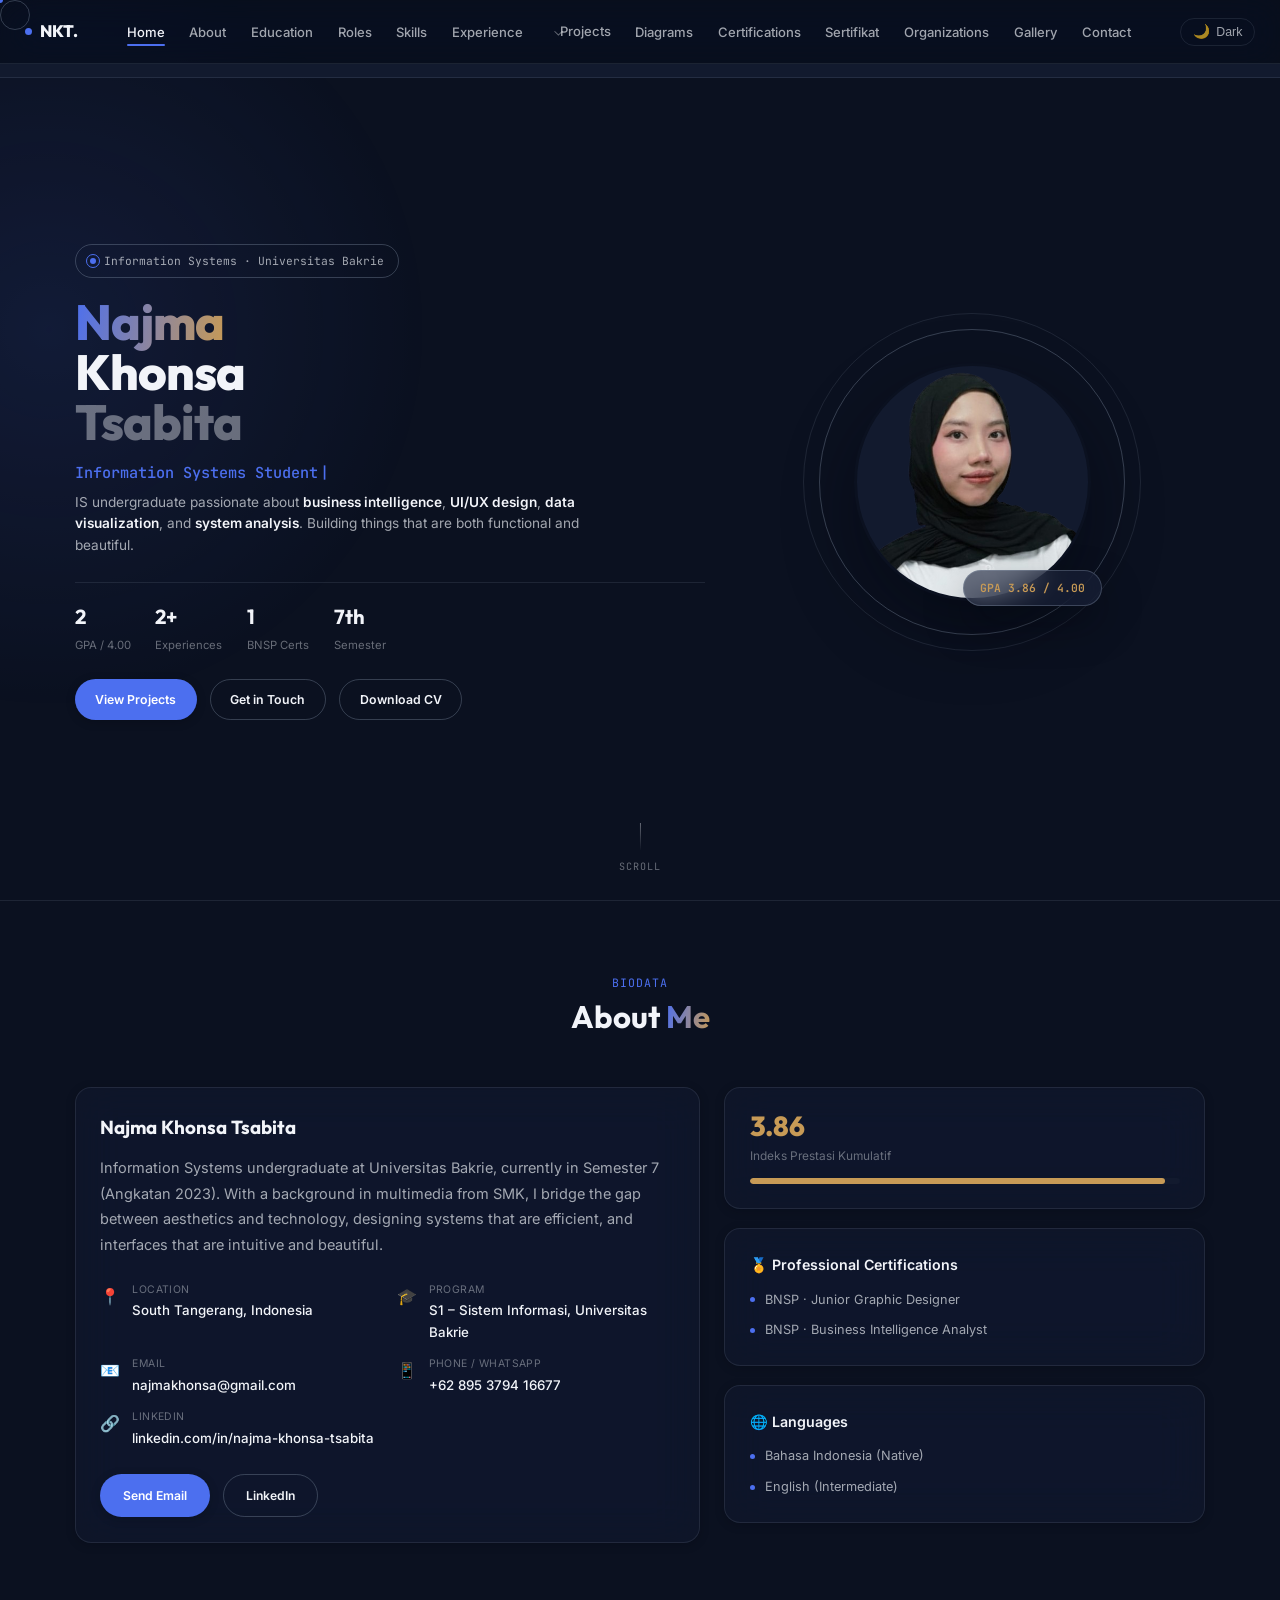
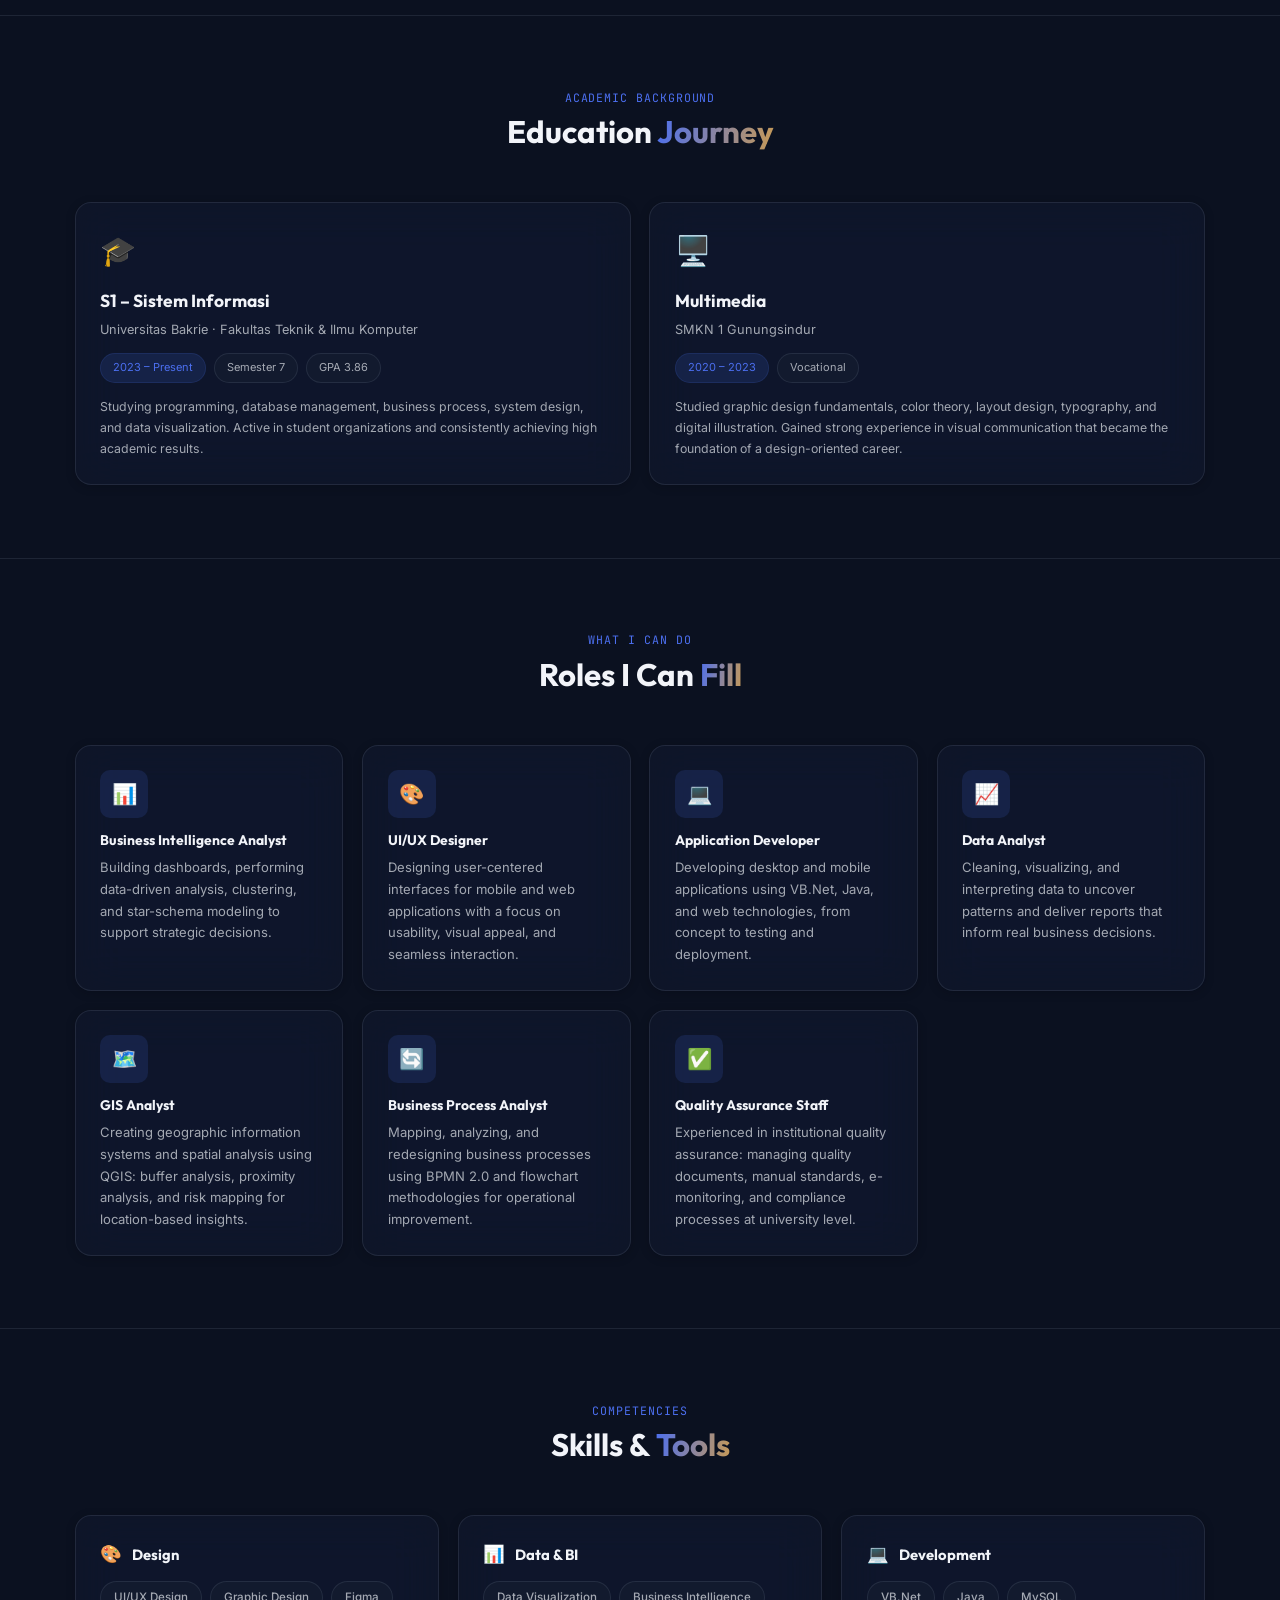
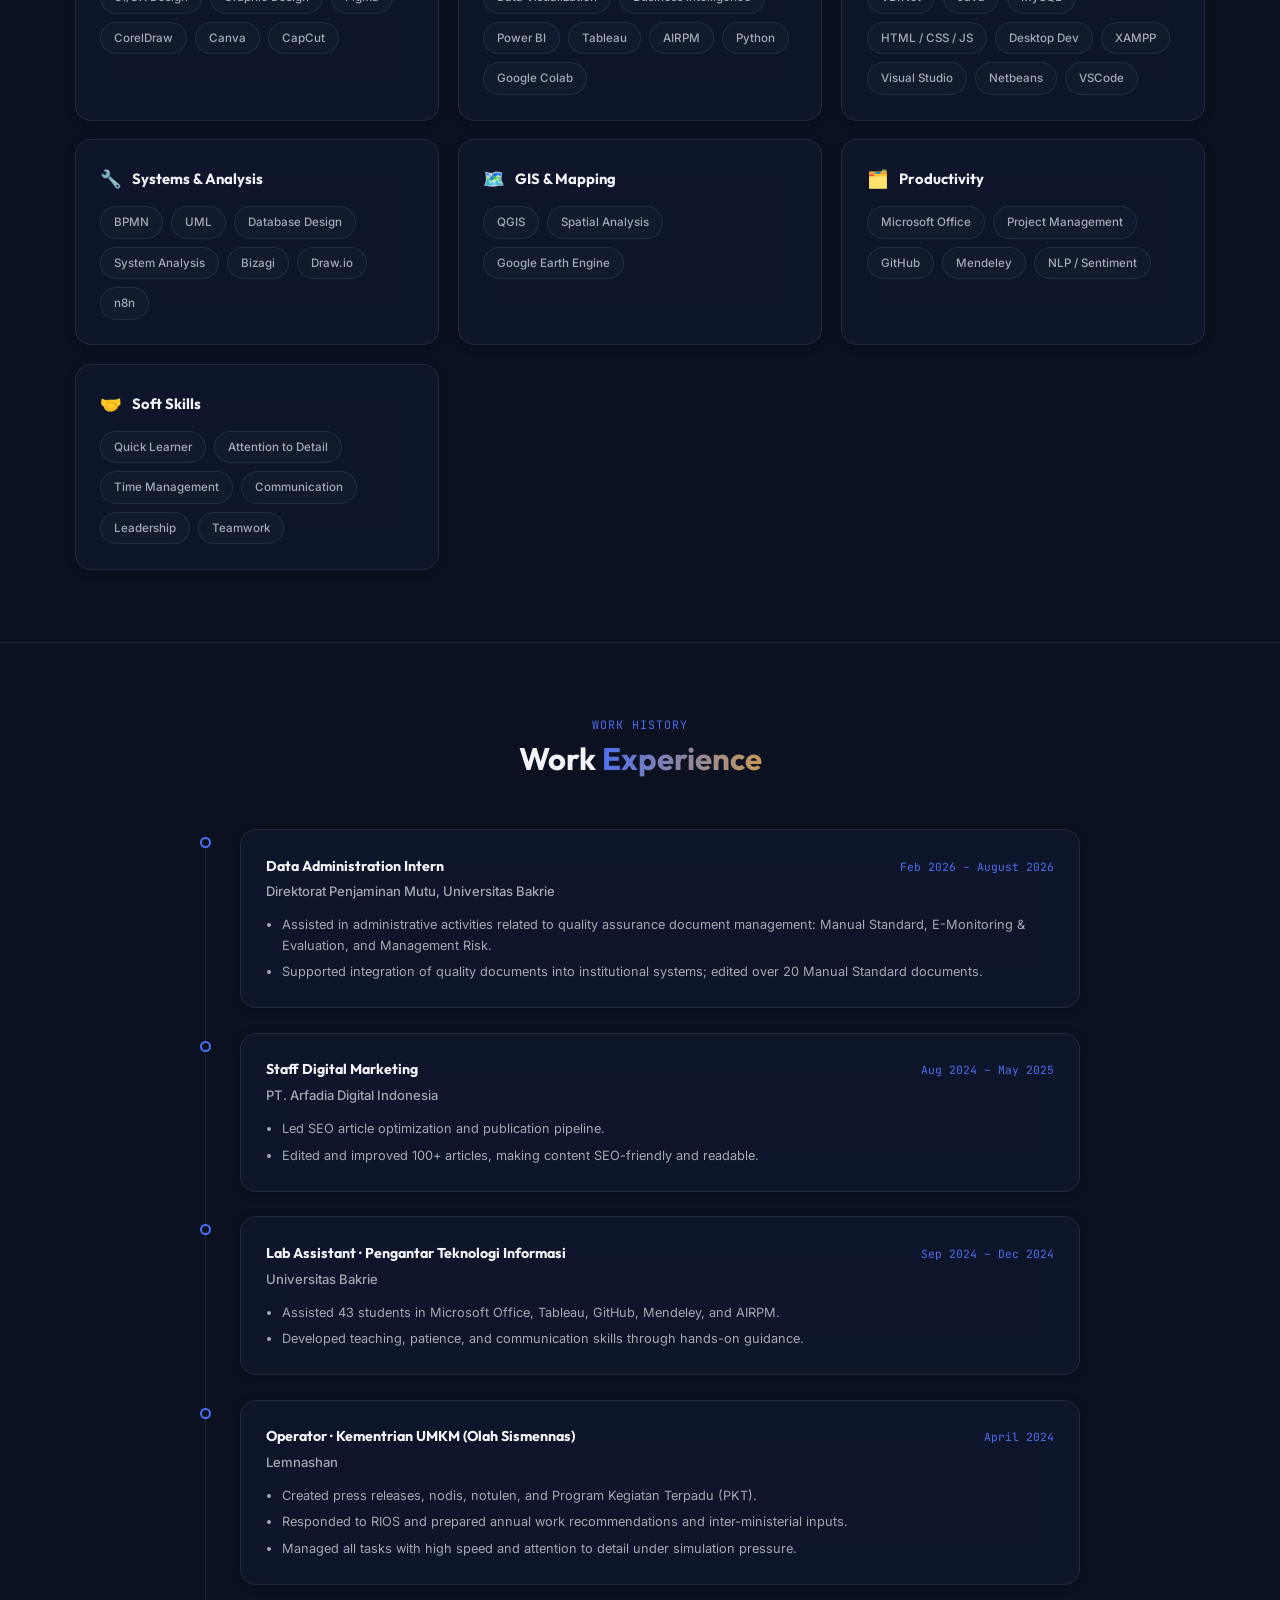
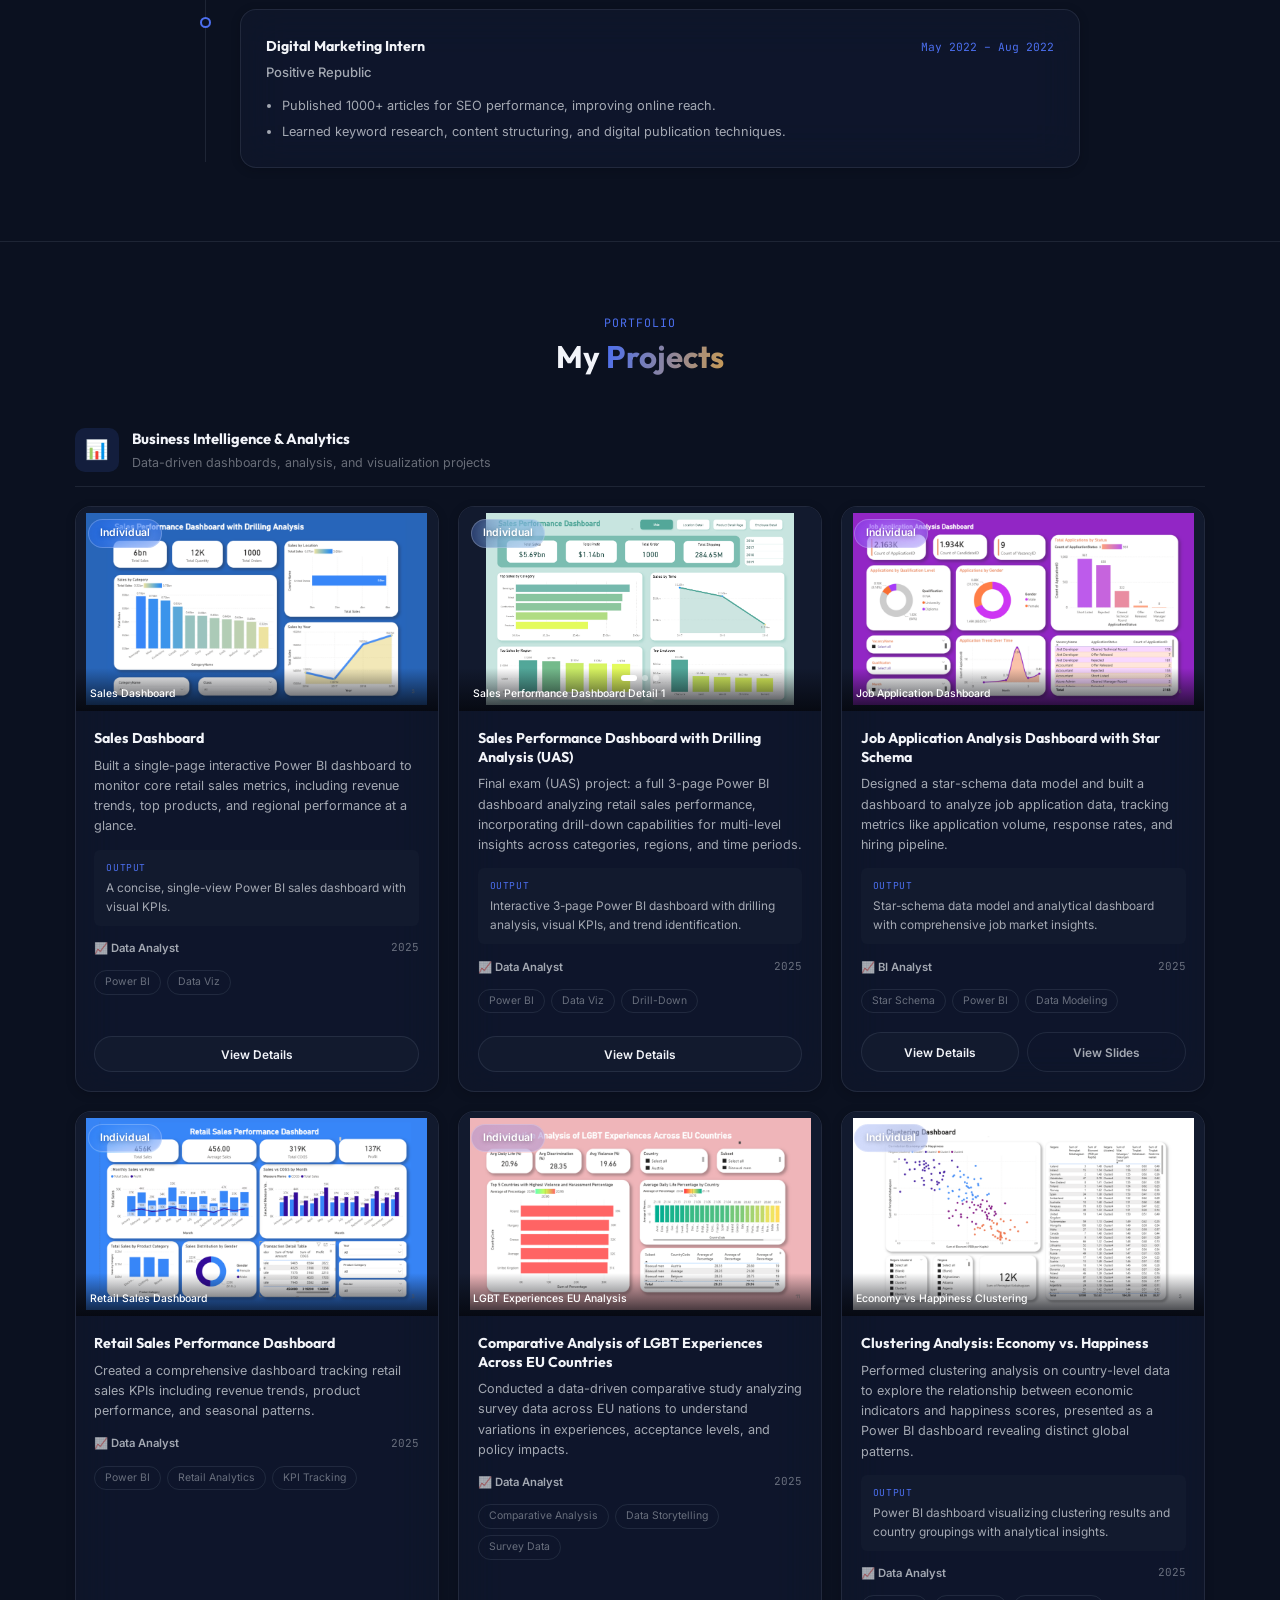
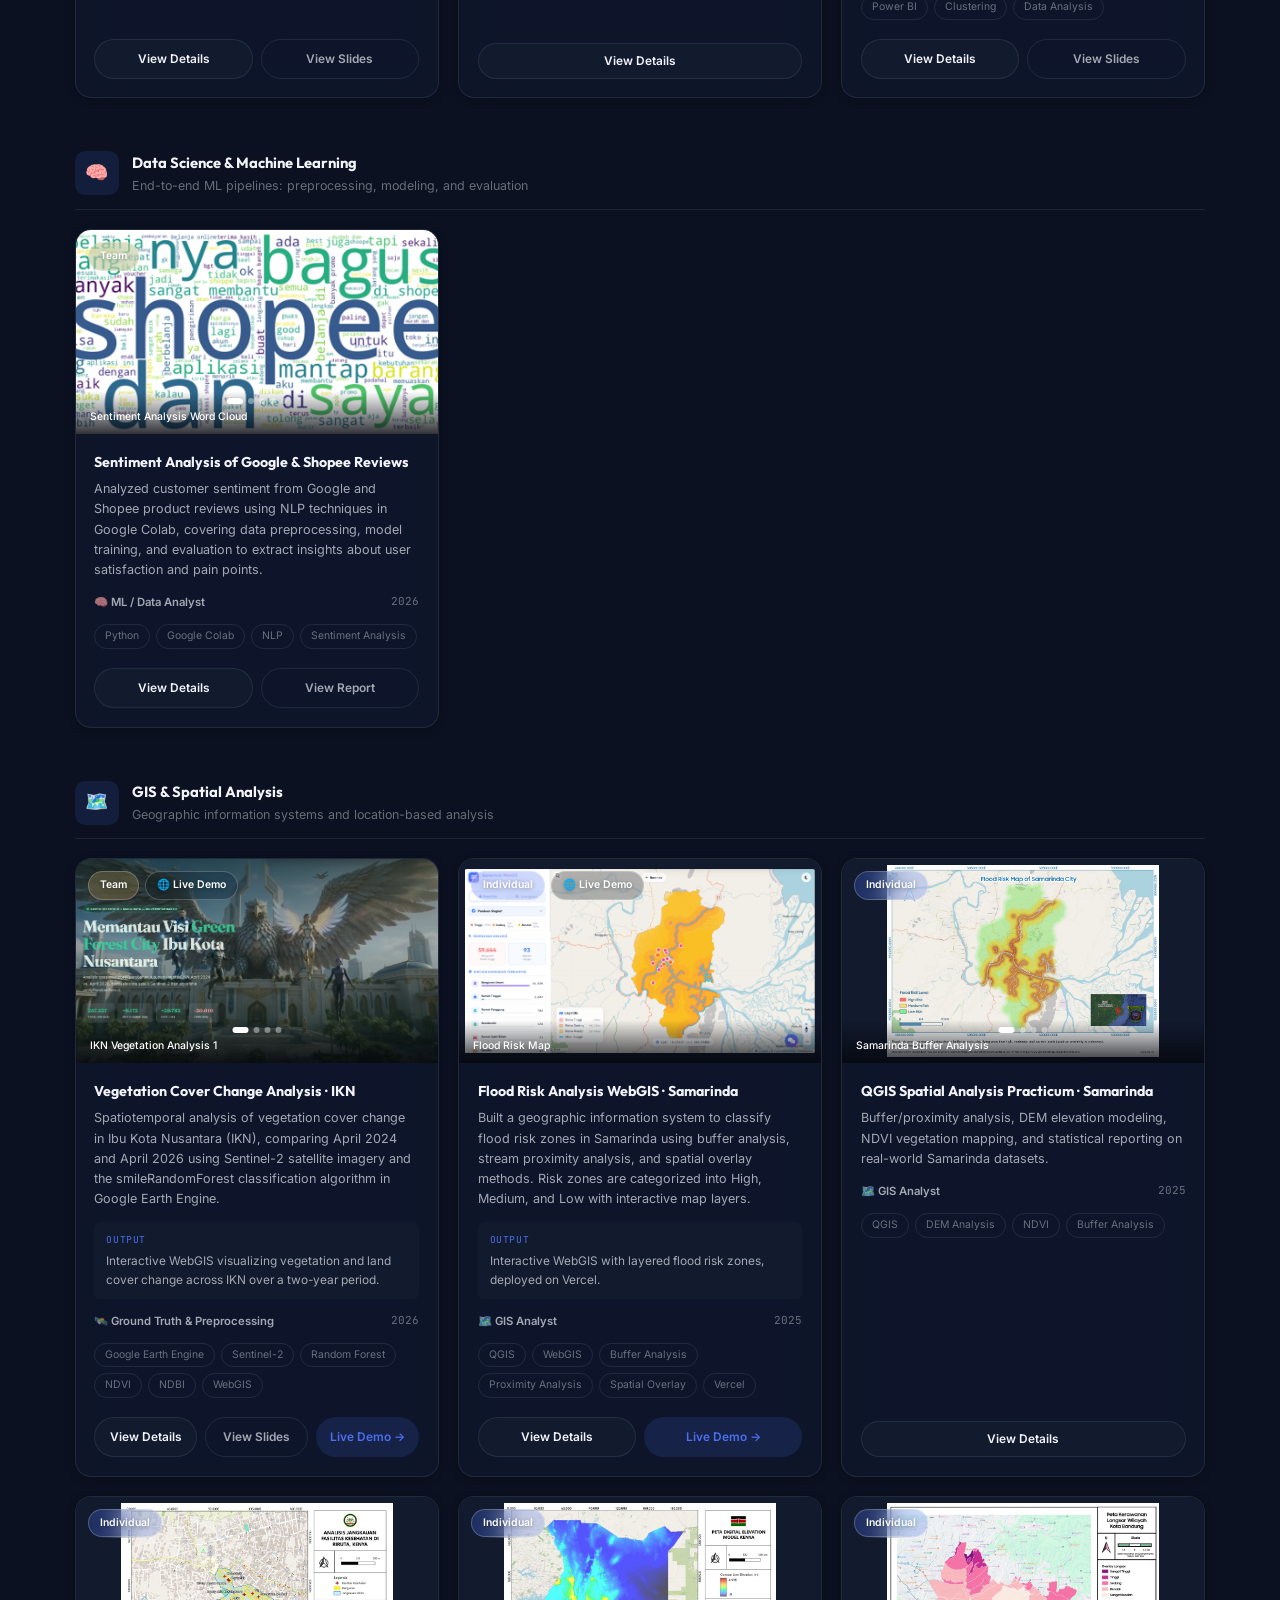
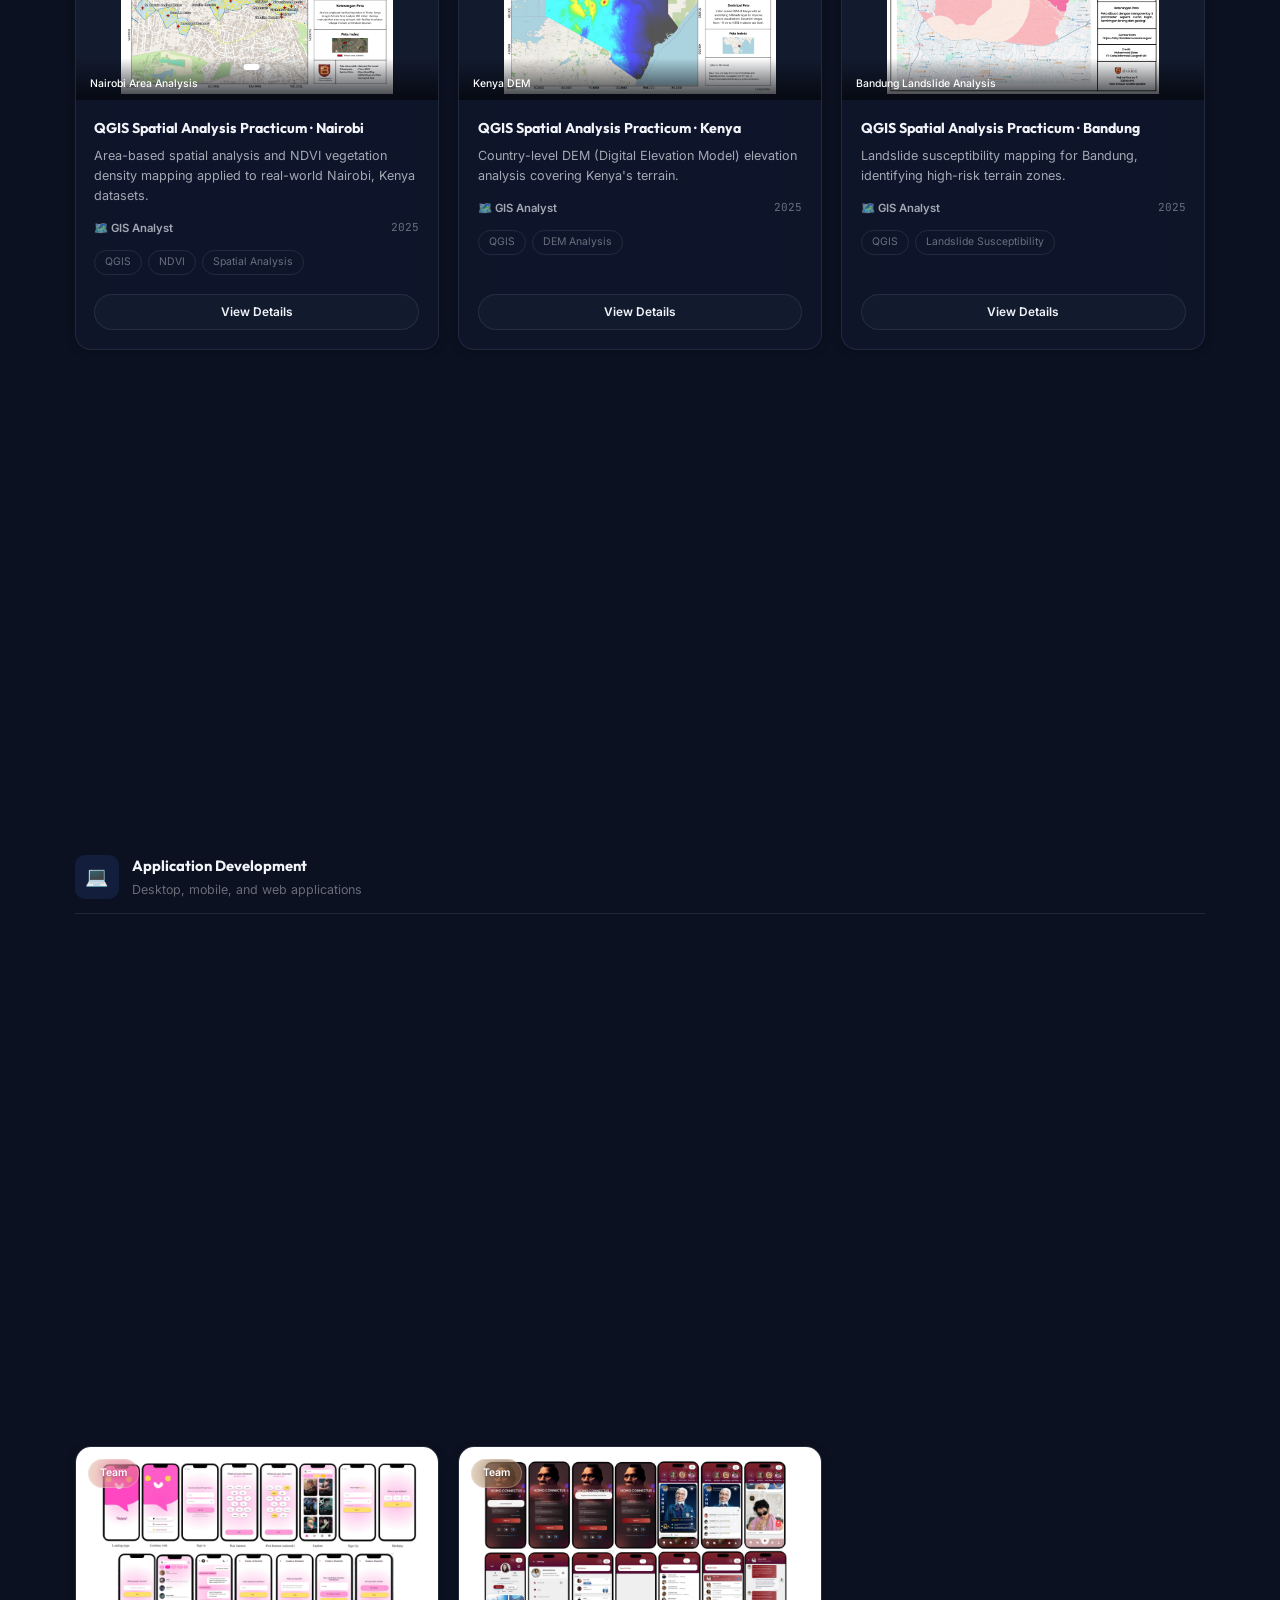
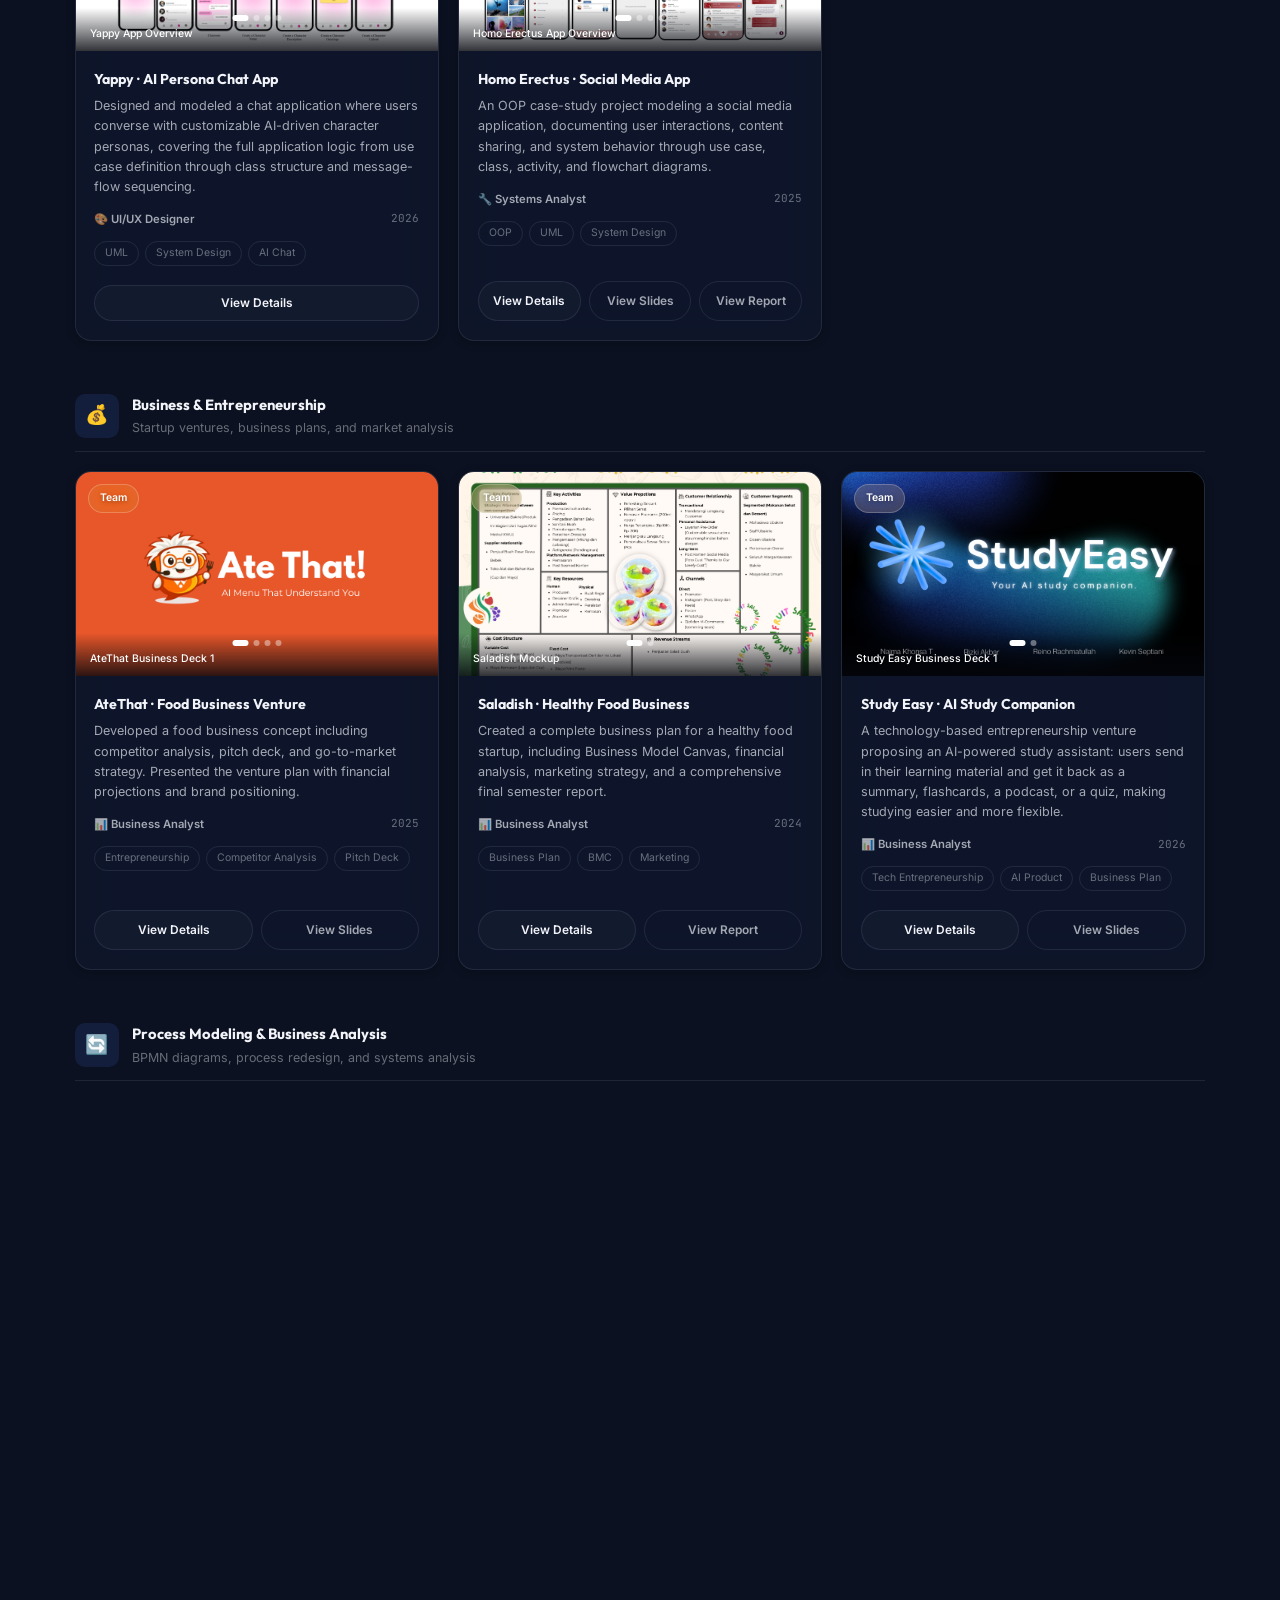
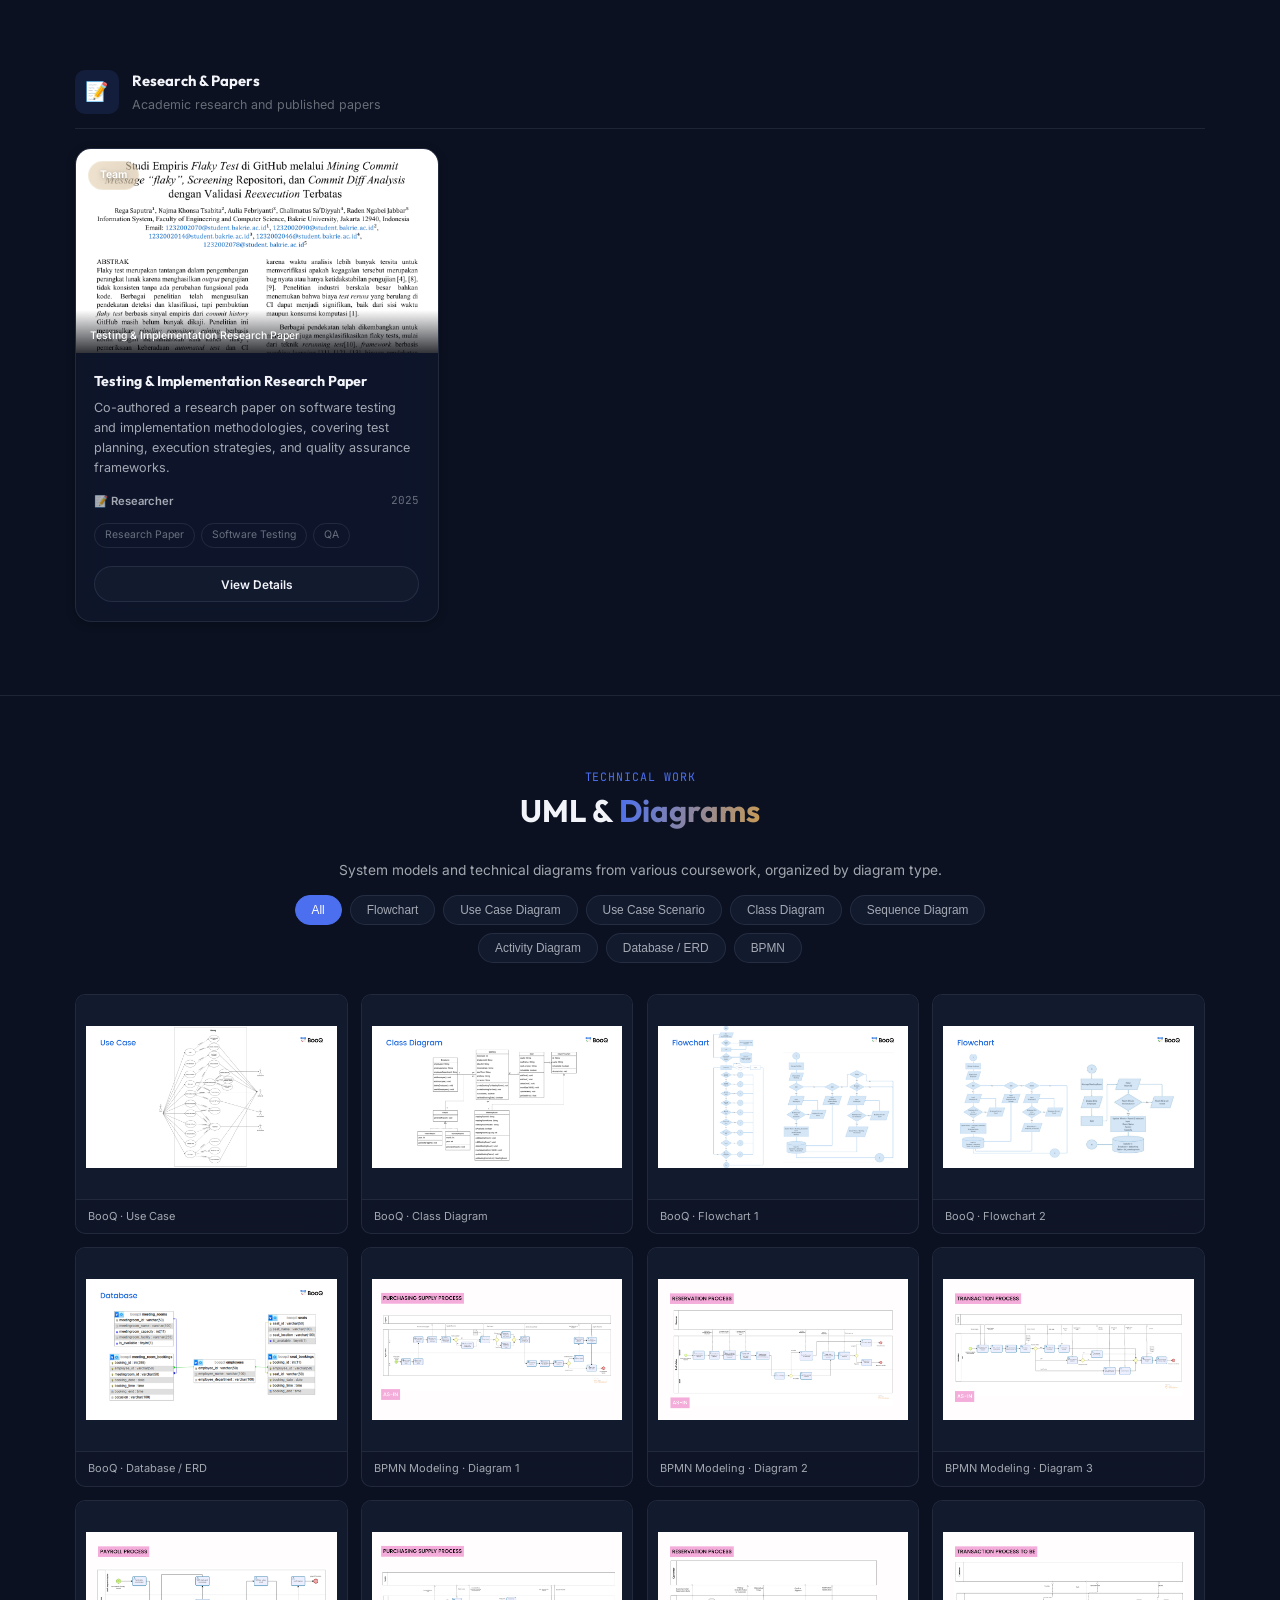
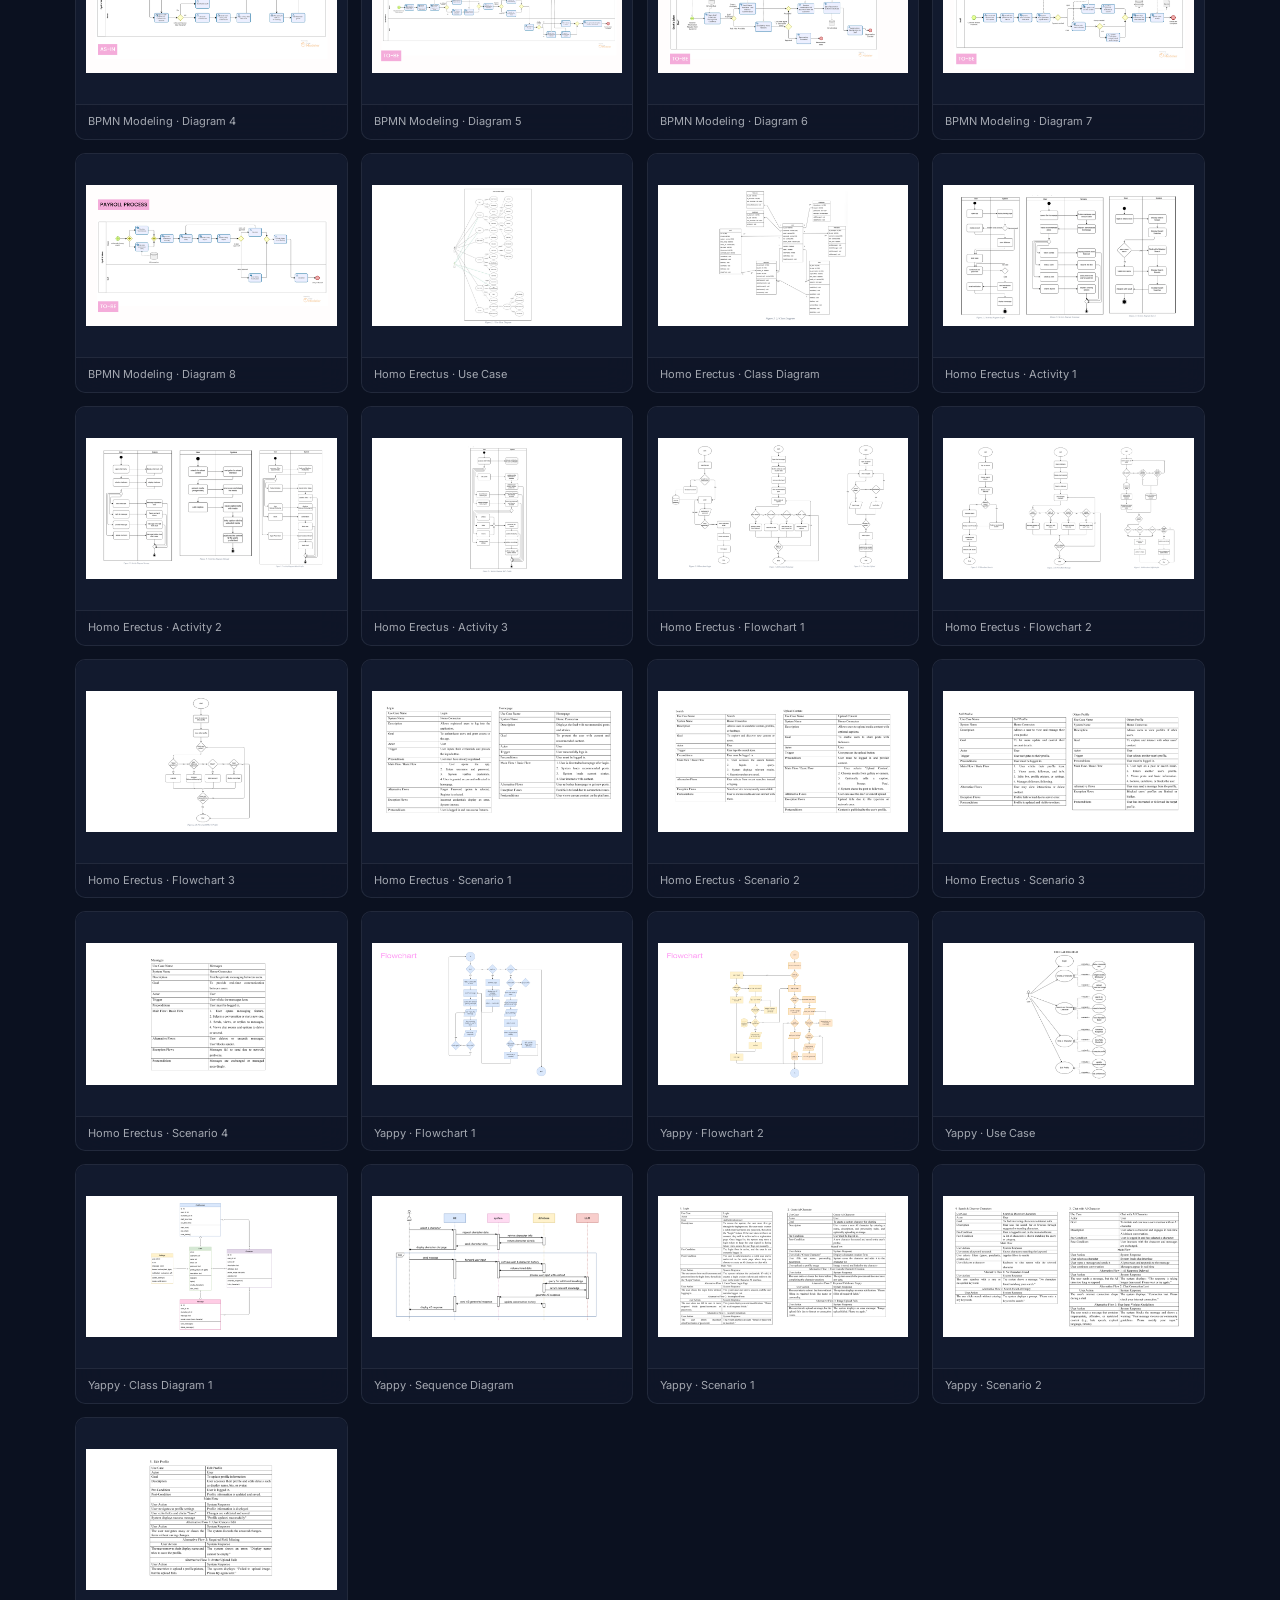
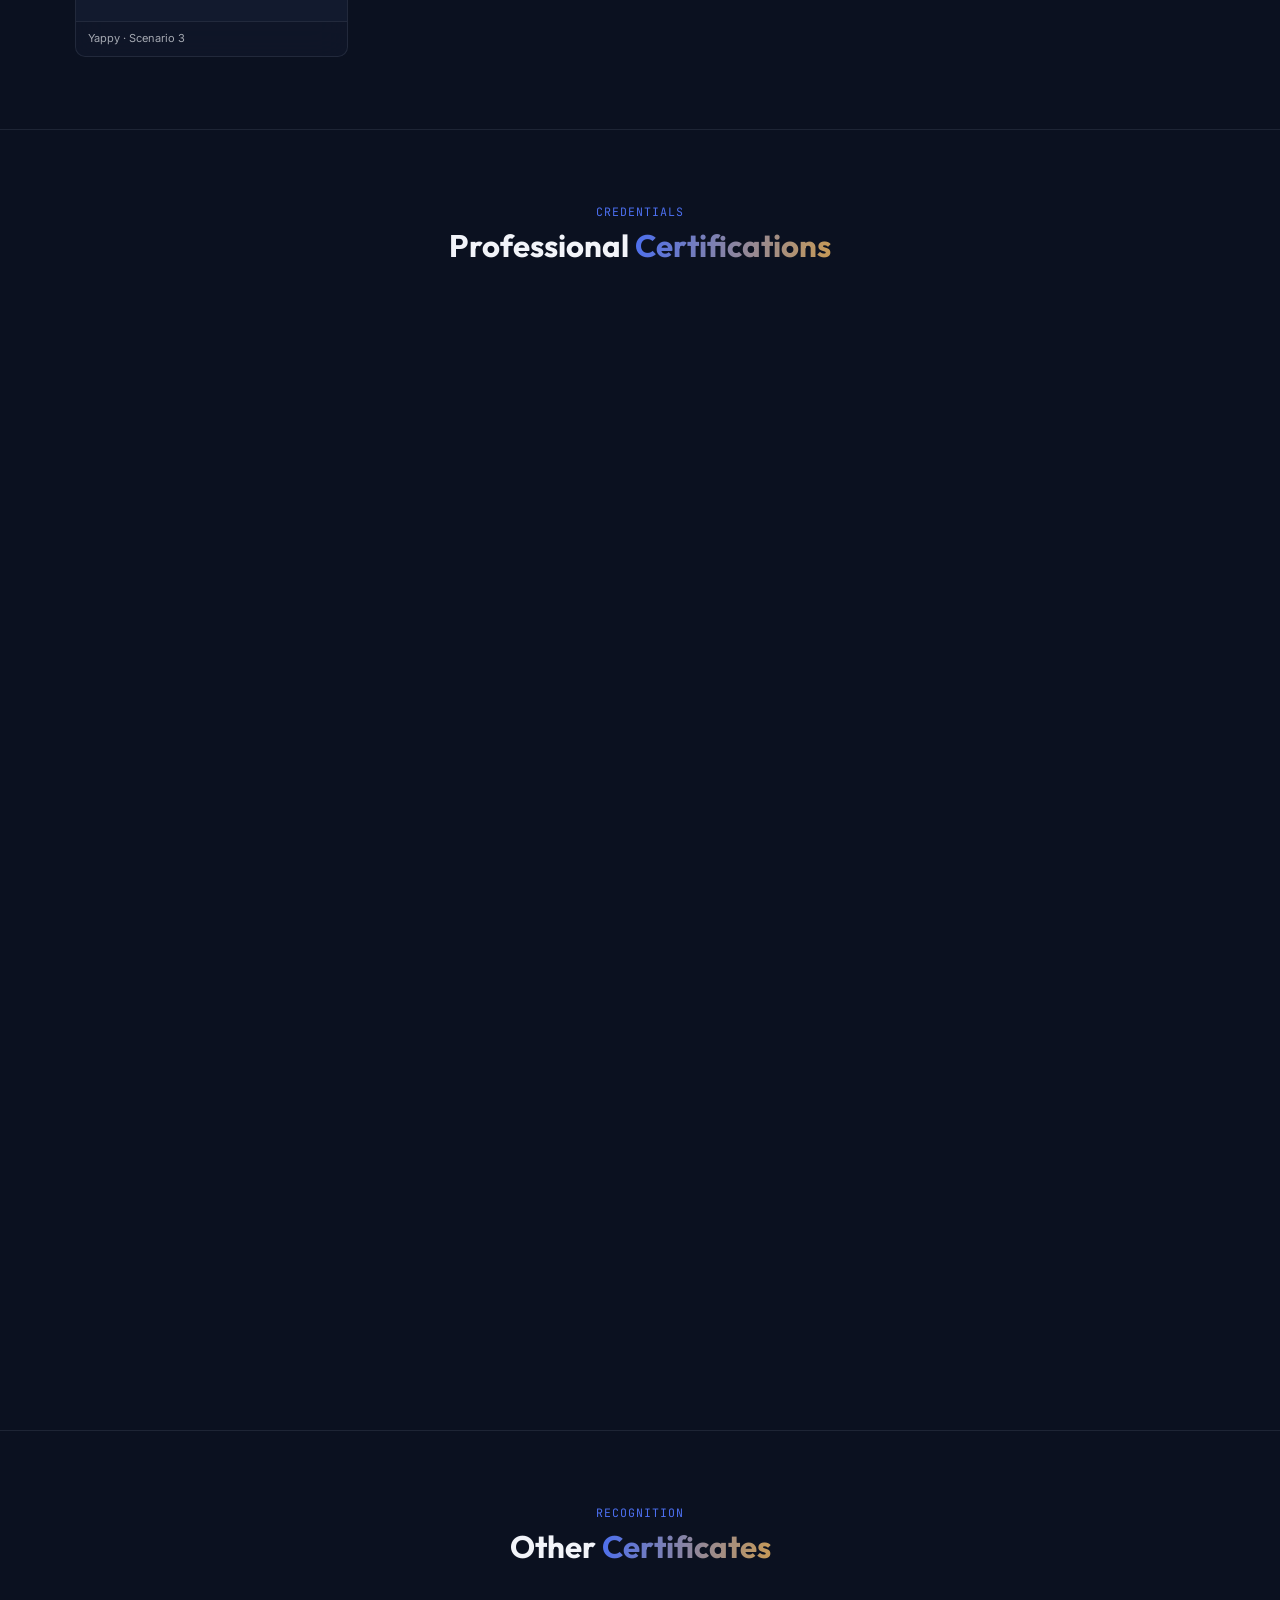
==== commit 2ce24df3: "Update index.html dpm" ====
--- a/index.html
+++ b/index.html
@@ -444,7 +444,7 @@
         <div class="glass-card exp-card">
           <div class="exp-top">
             <div class="exp-role">Data Administration Intern</div>
-            <div class="exp-date">Feb 2026 – Present</div>
+            <div class="exp-date">Feb 2026 – August 2026</div>
           </div>
           <div class="exp-company">Direktorat Penjaminan Mutu, Universitas Bakrie</div>
           <ul class="exp-desc">
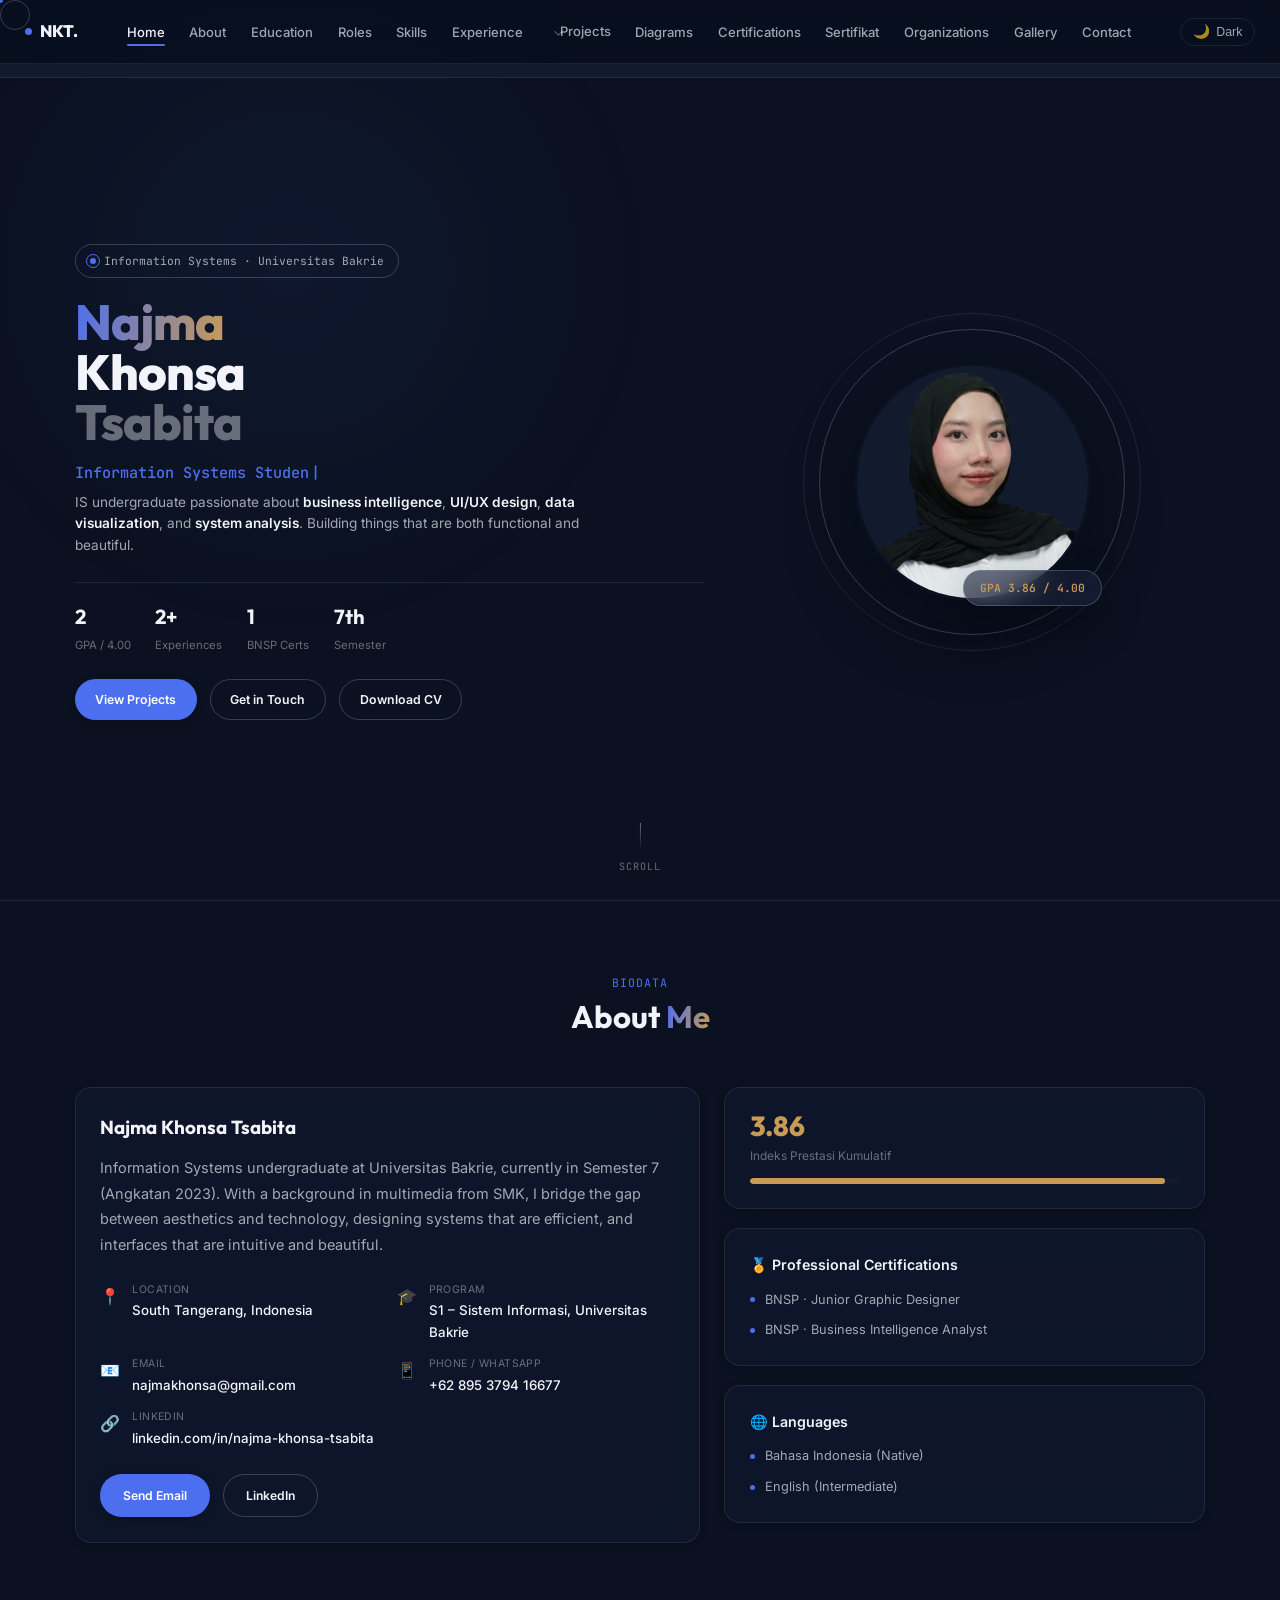
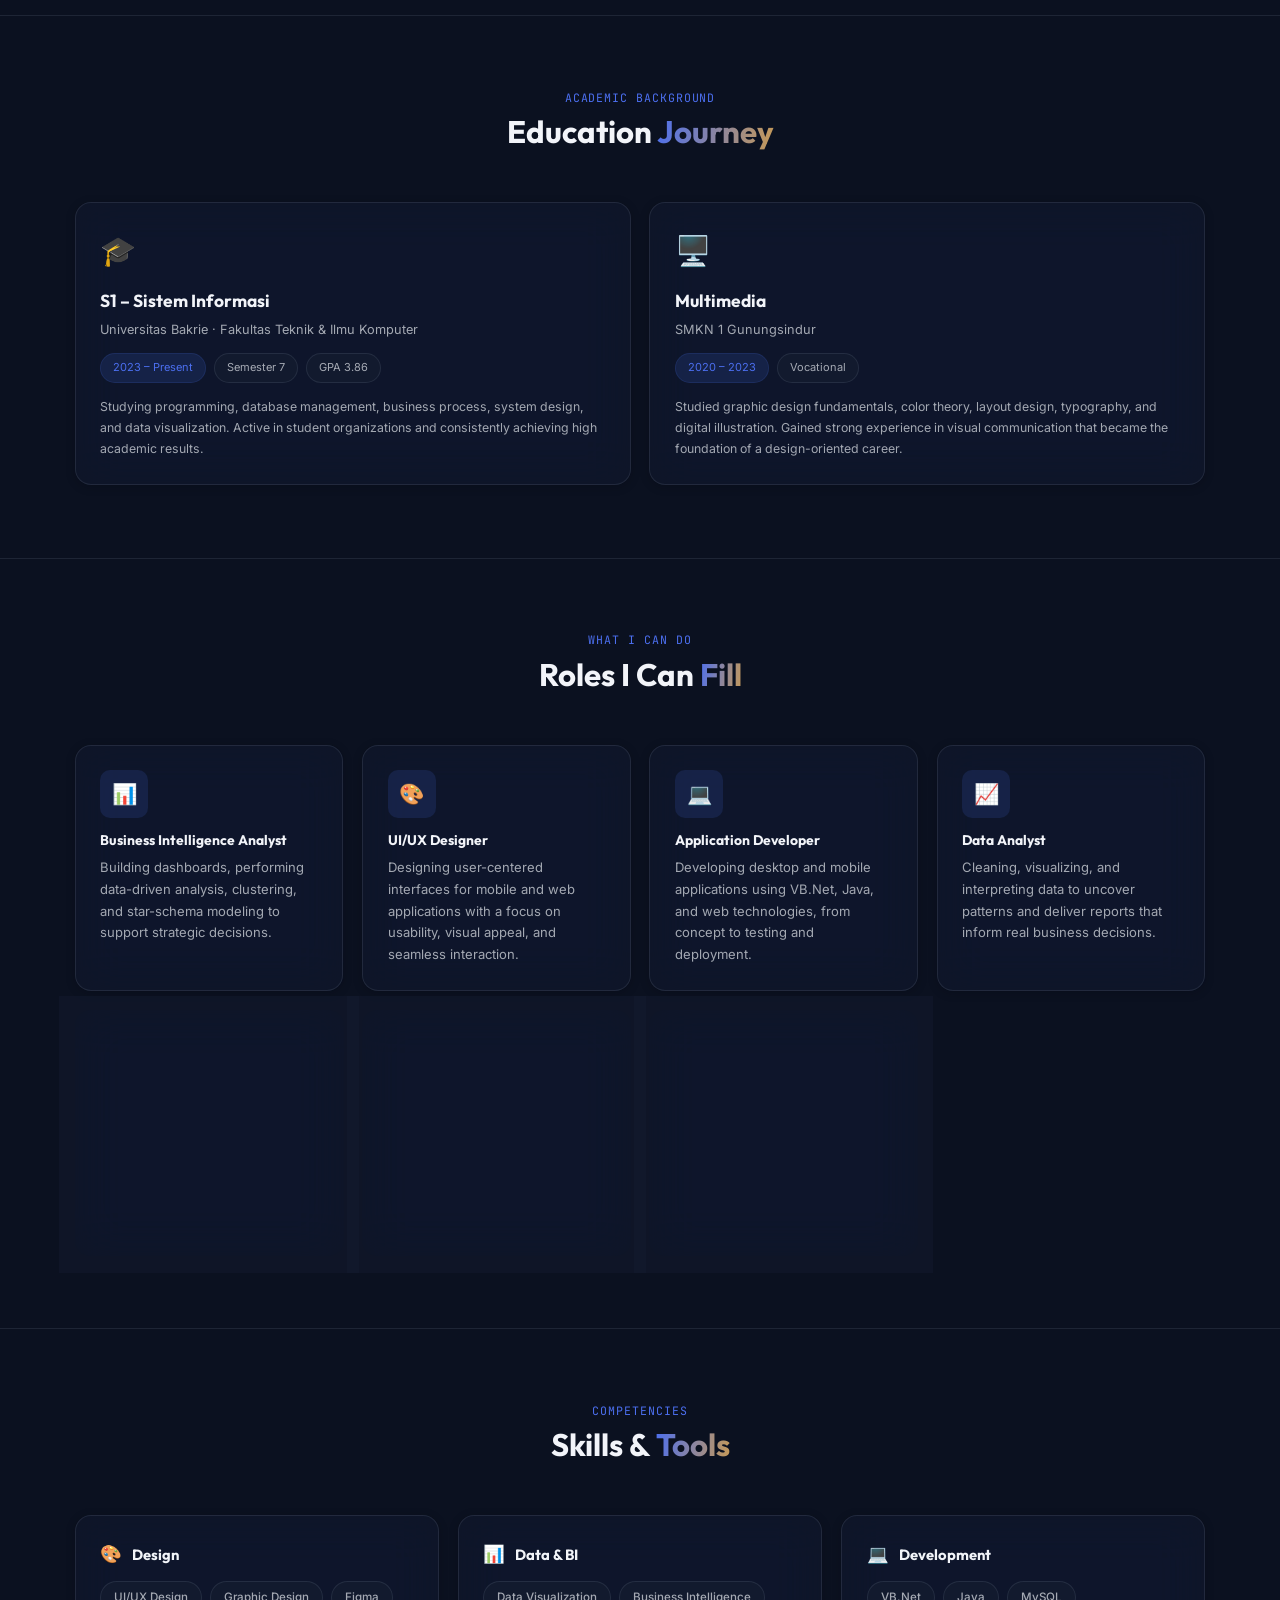
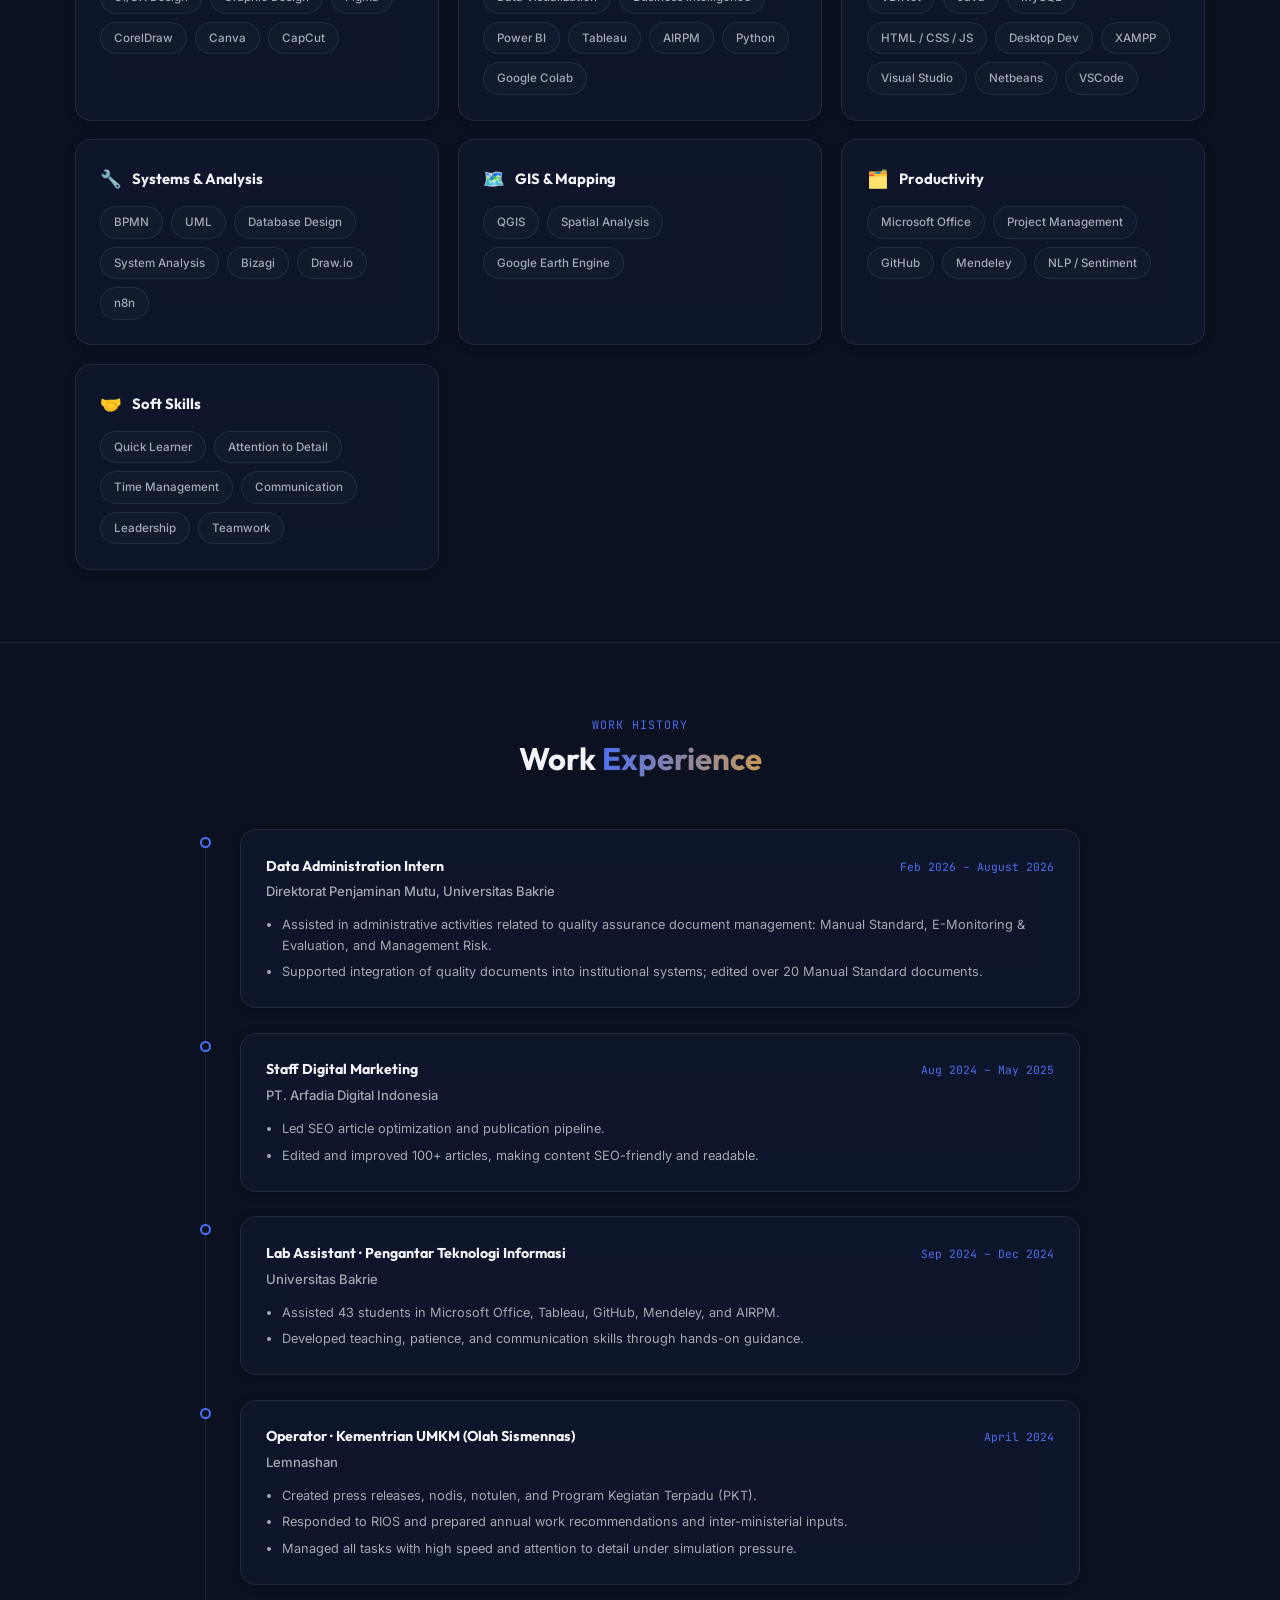
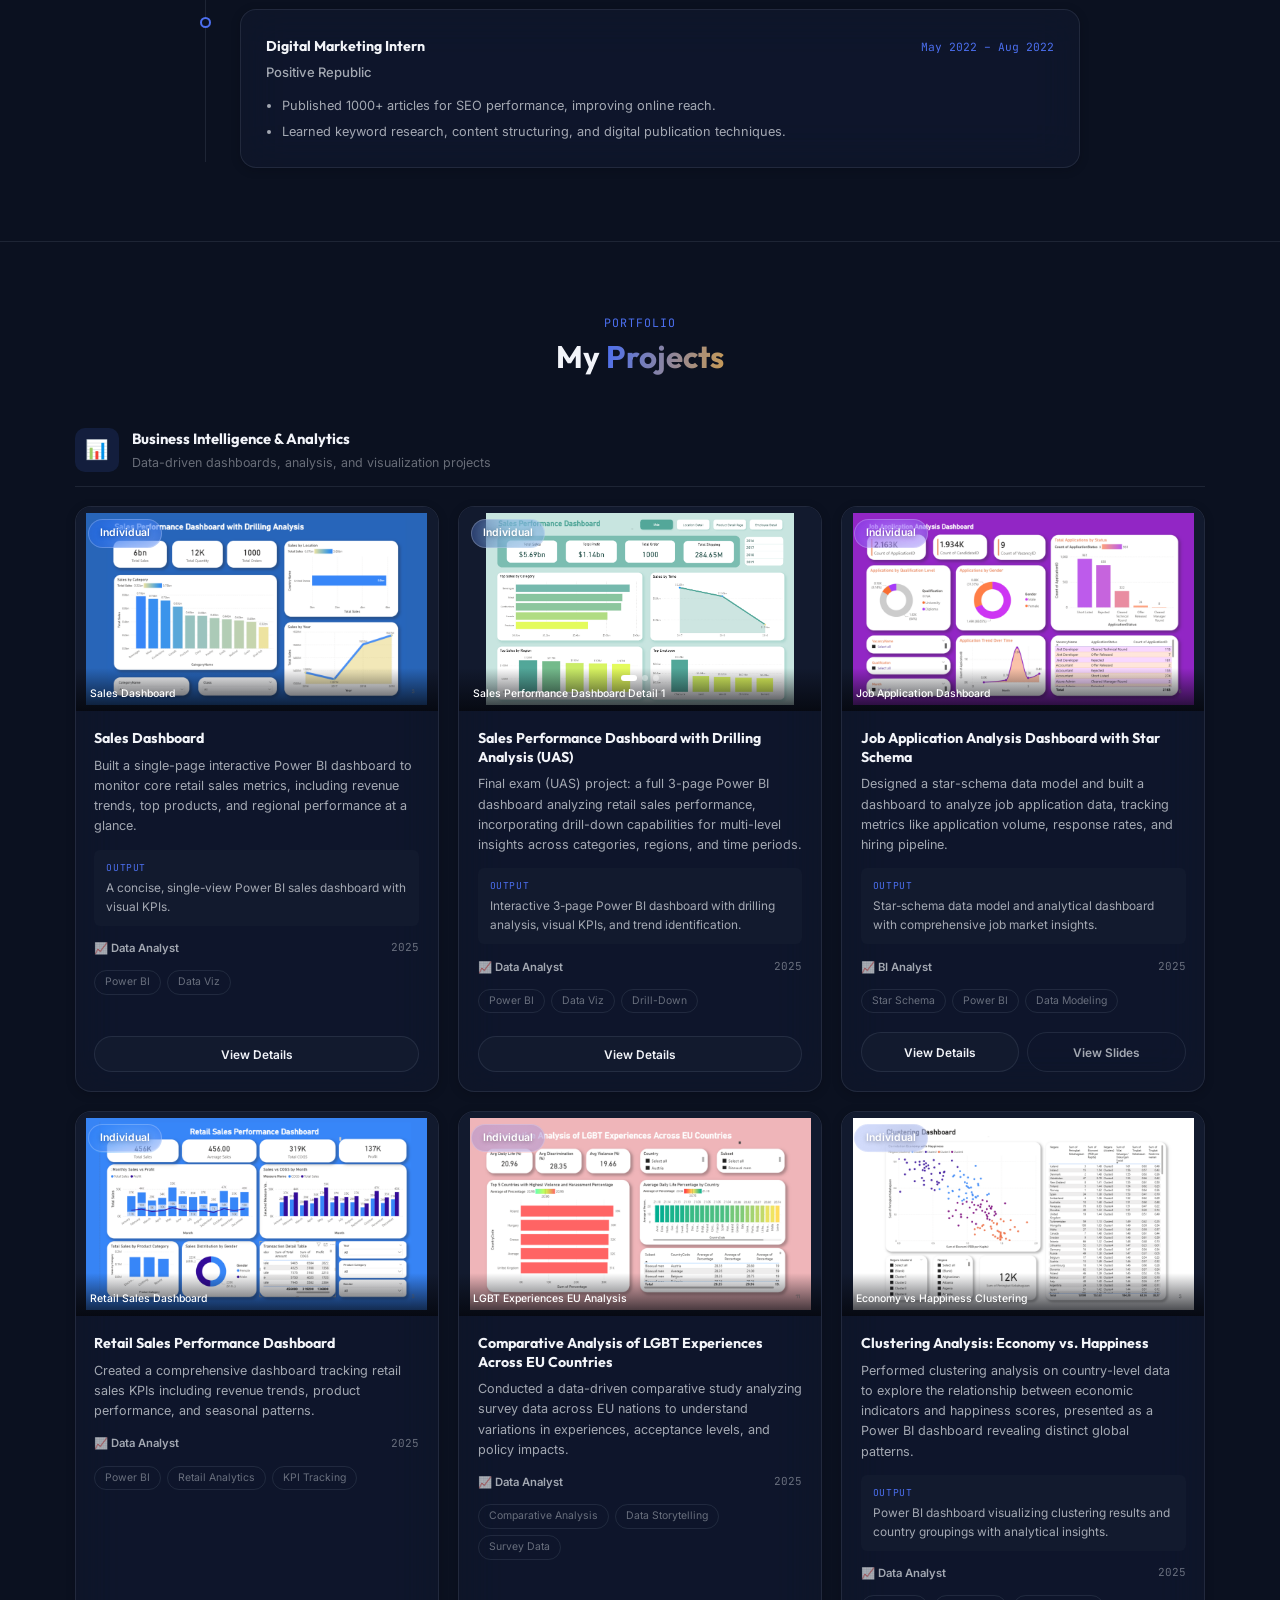
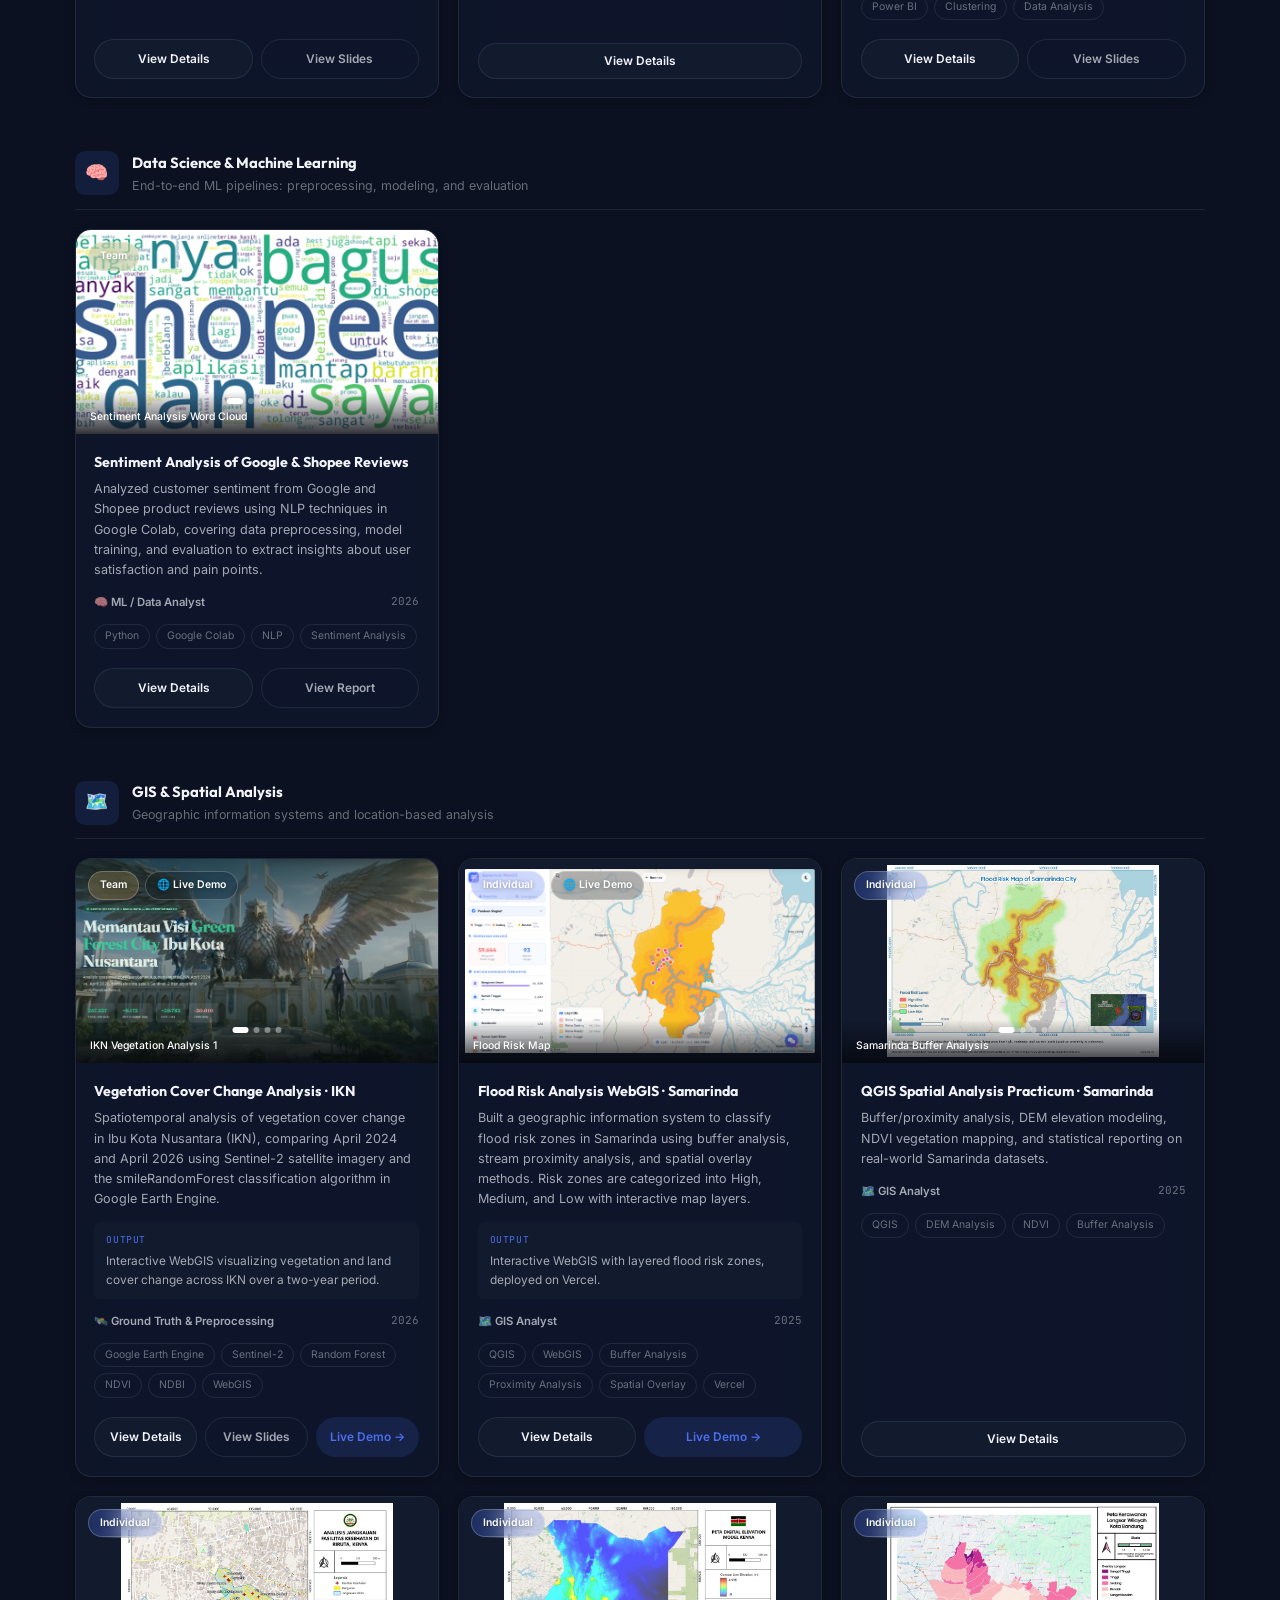
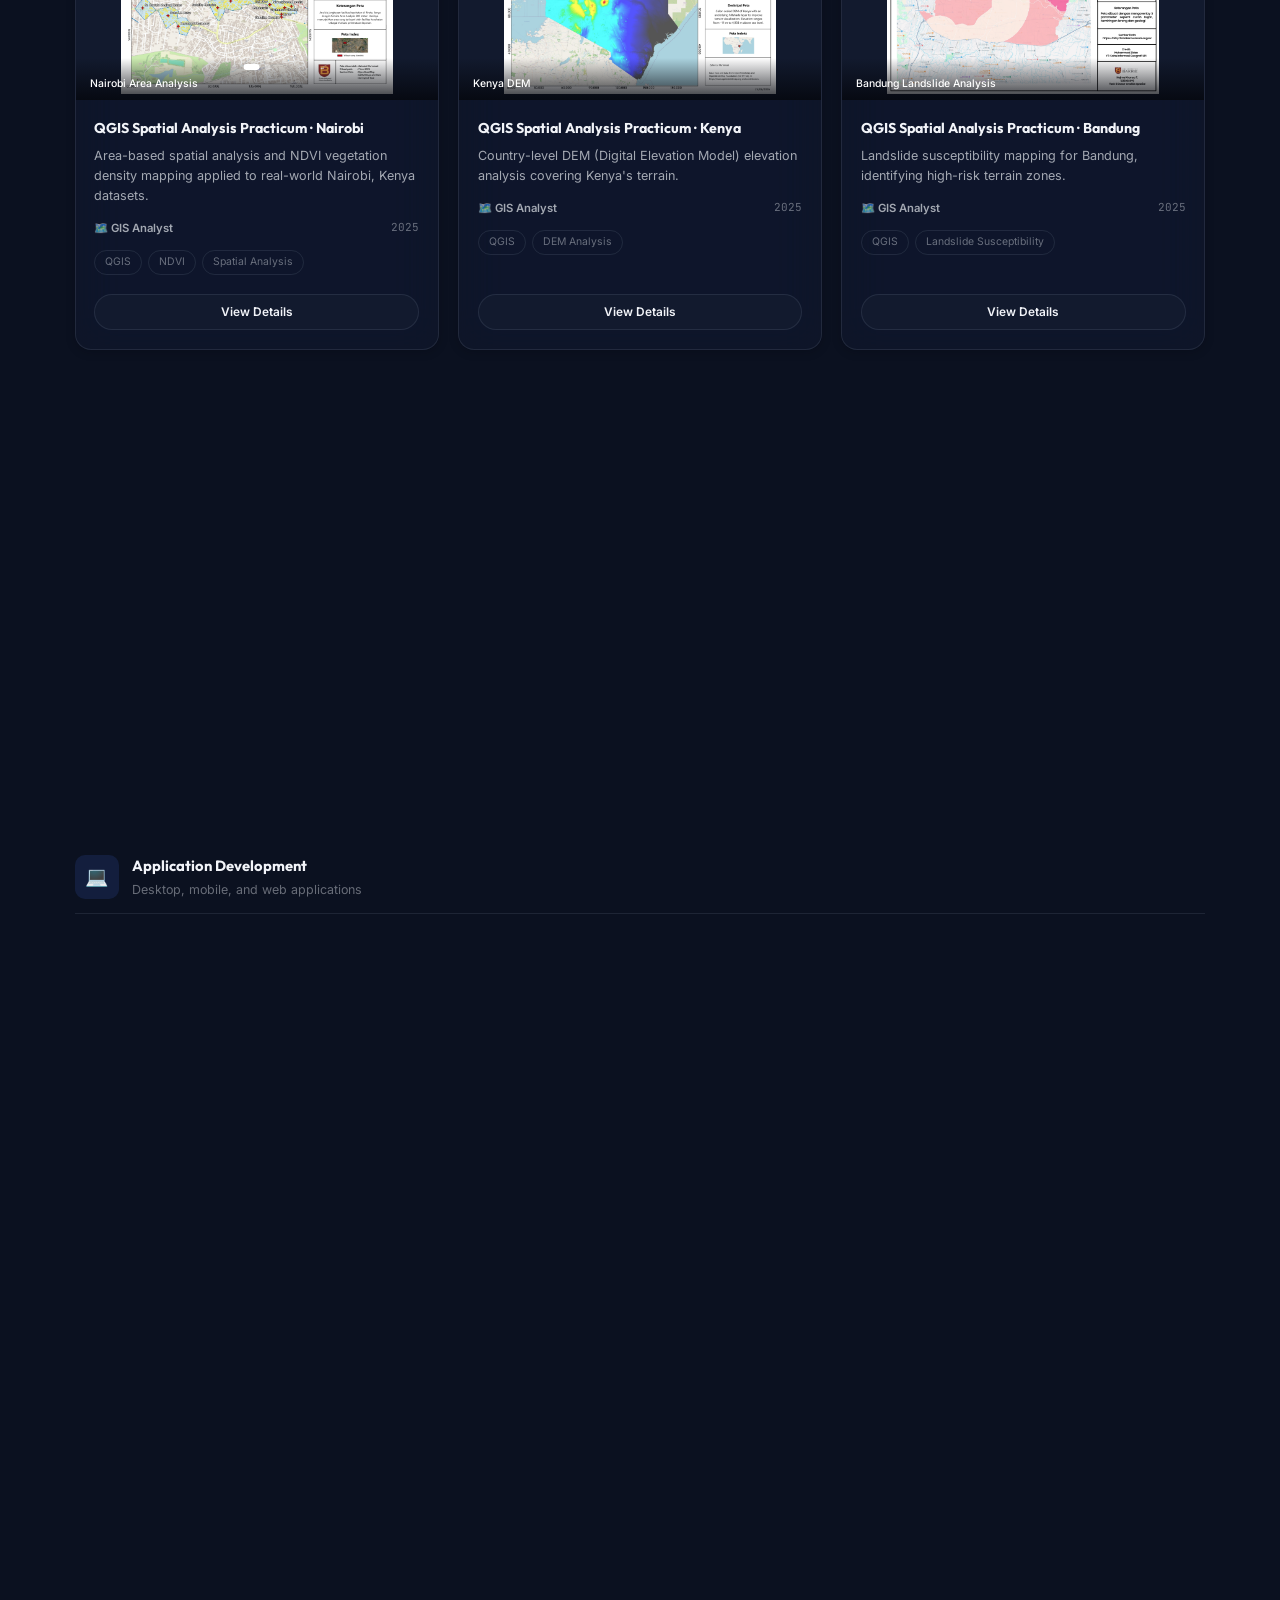
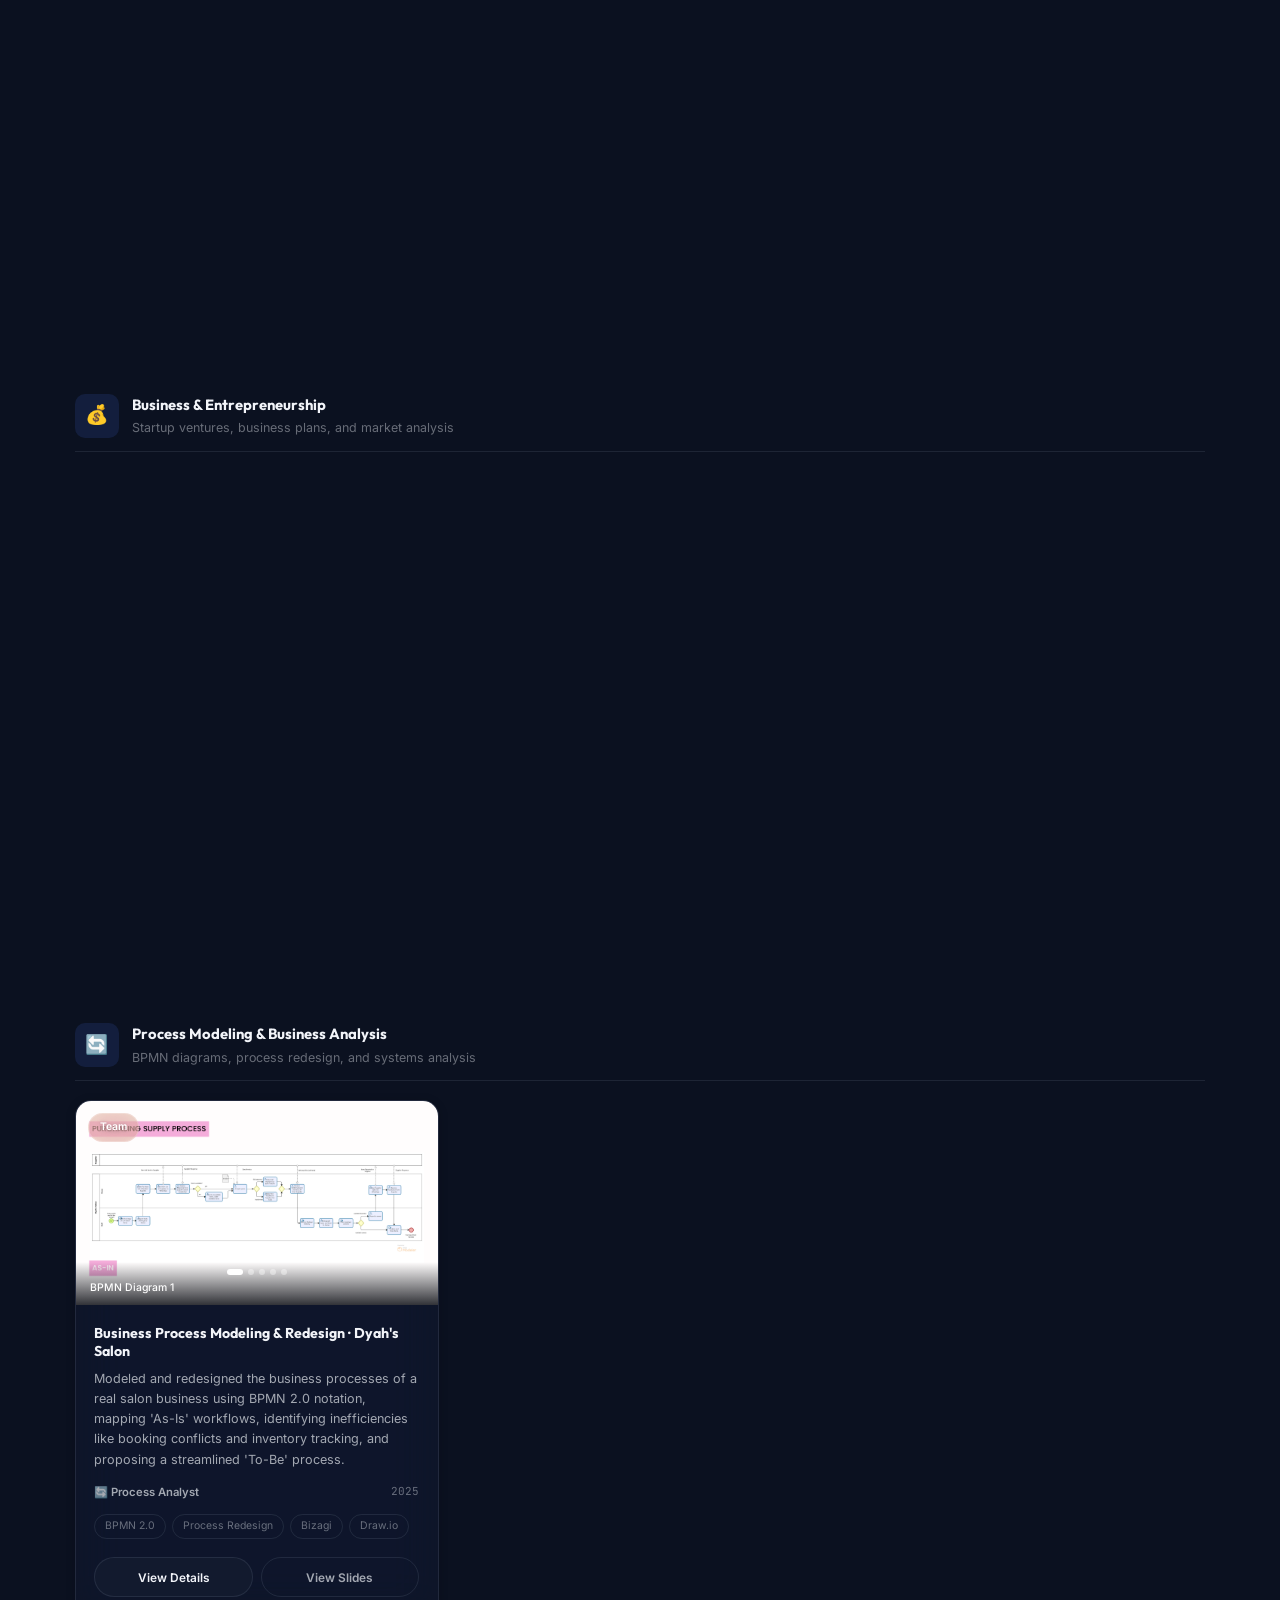
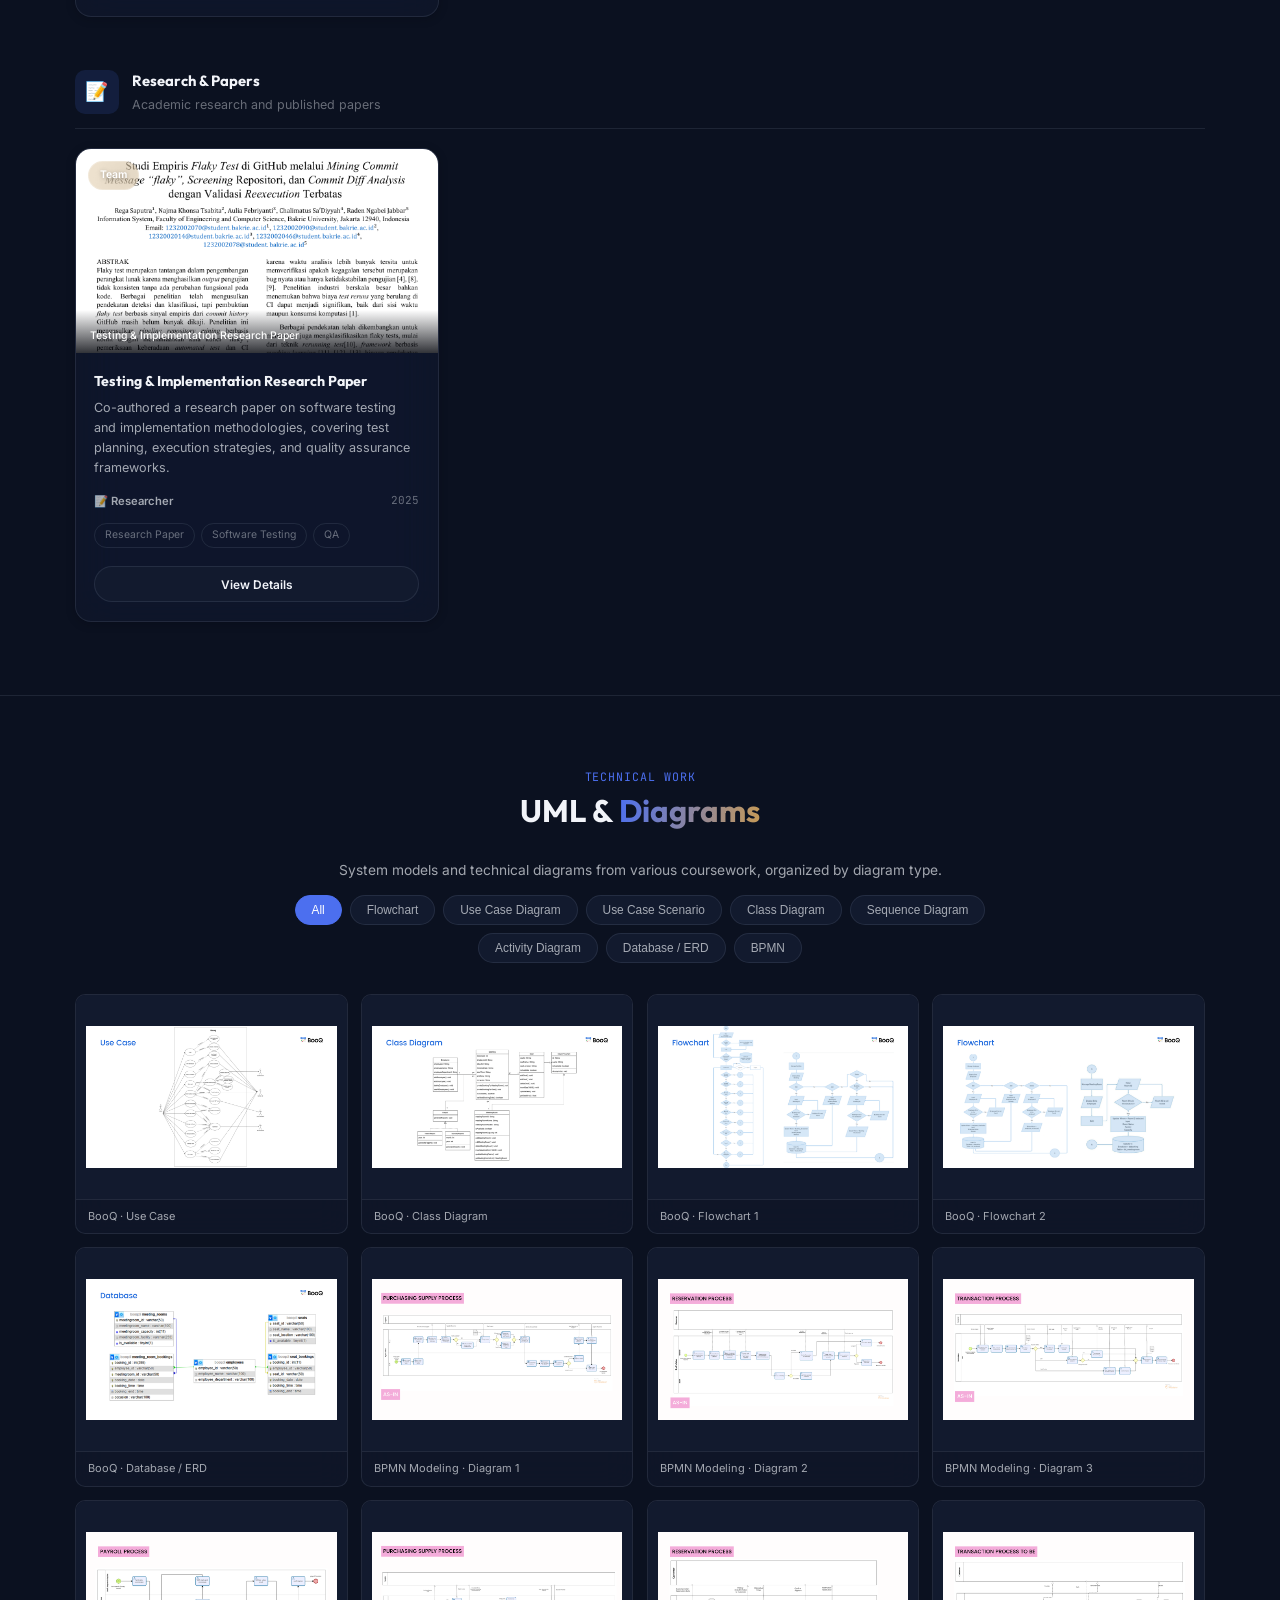
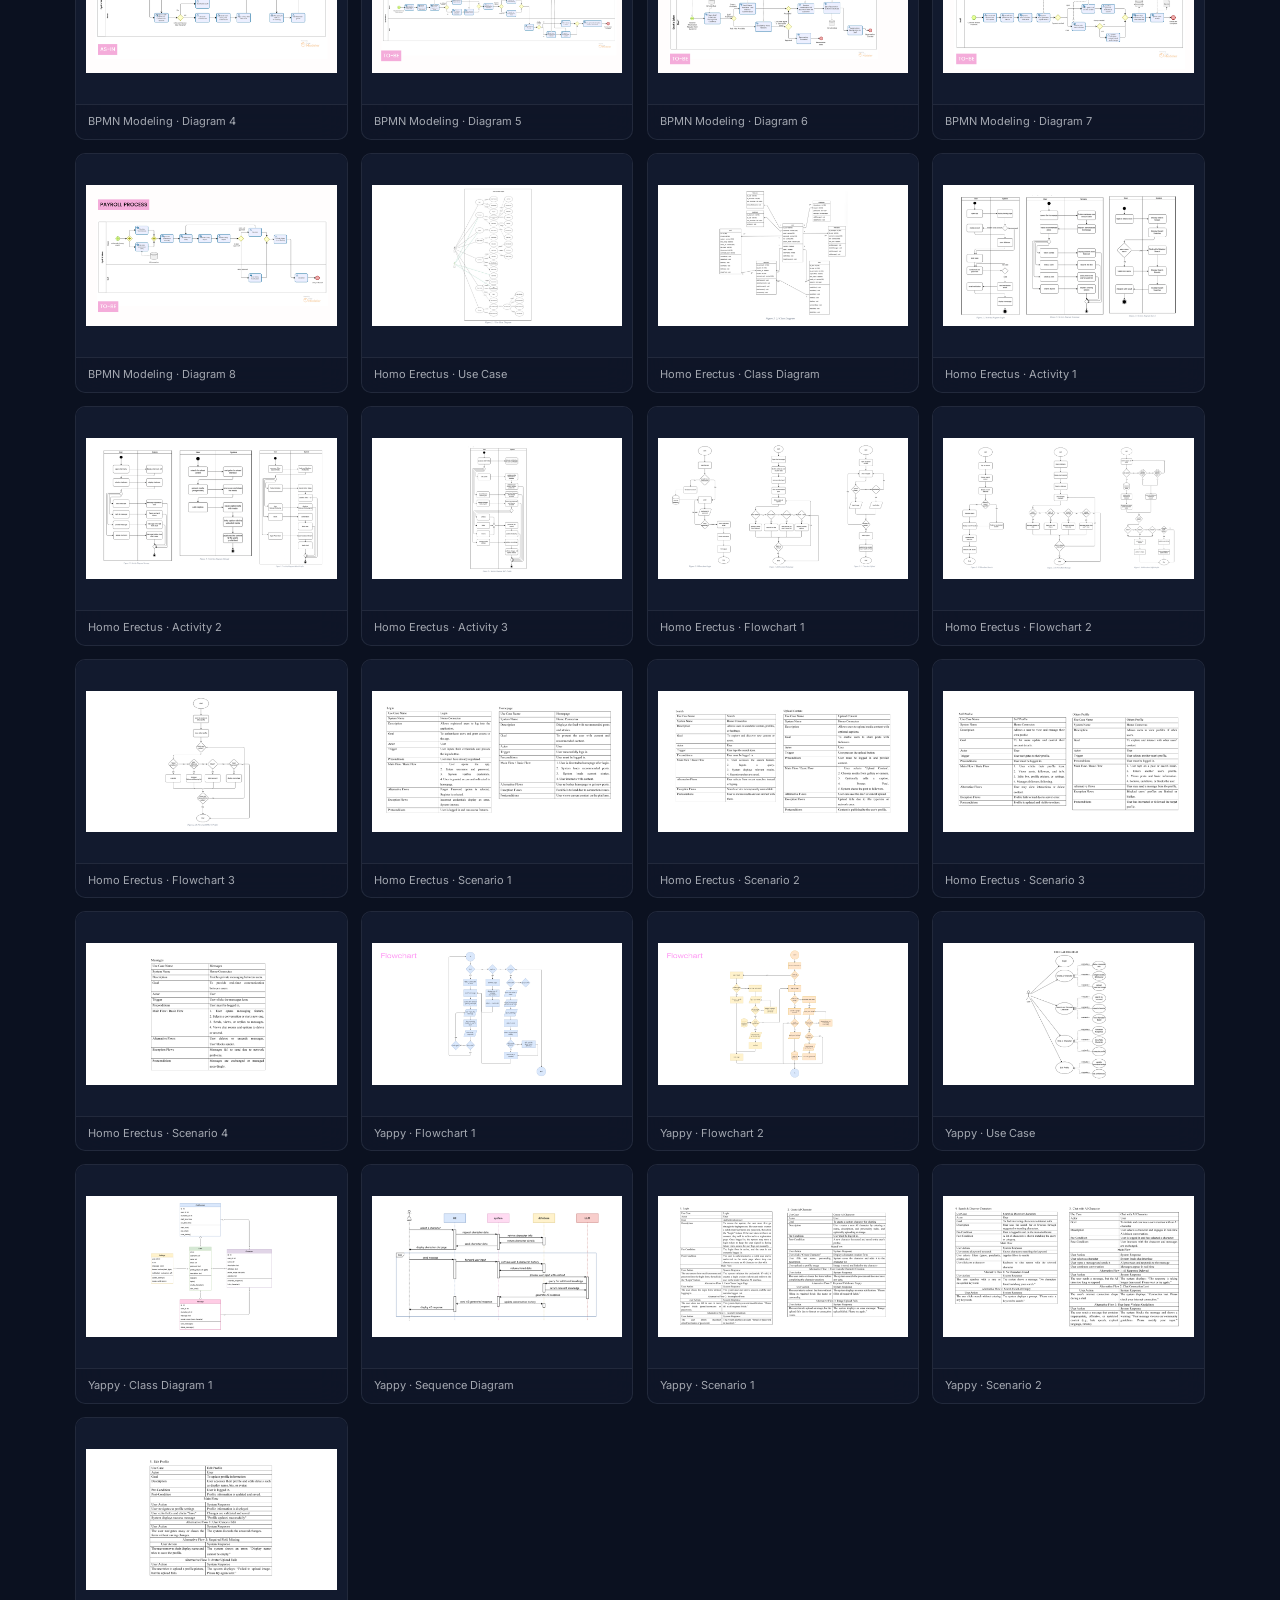
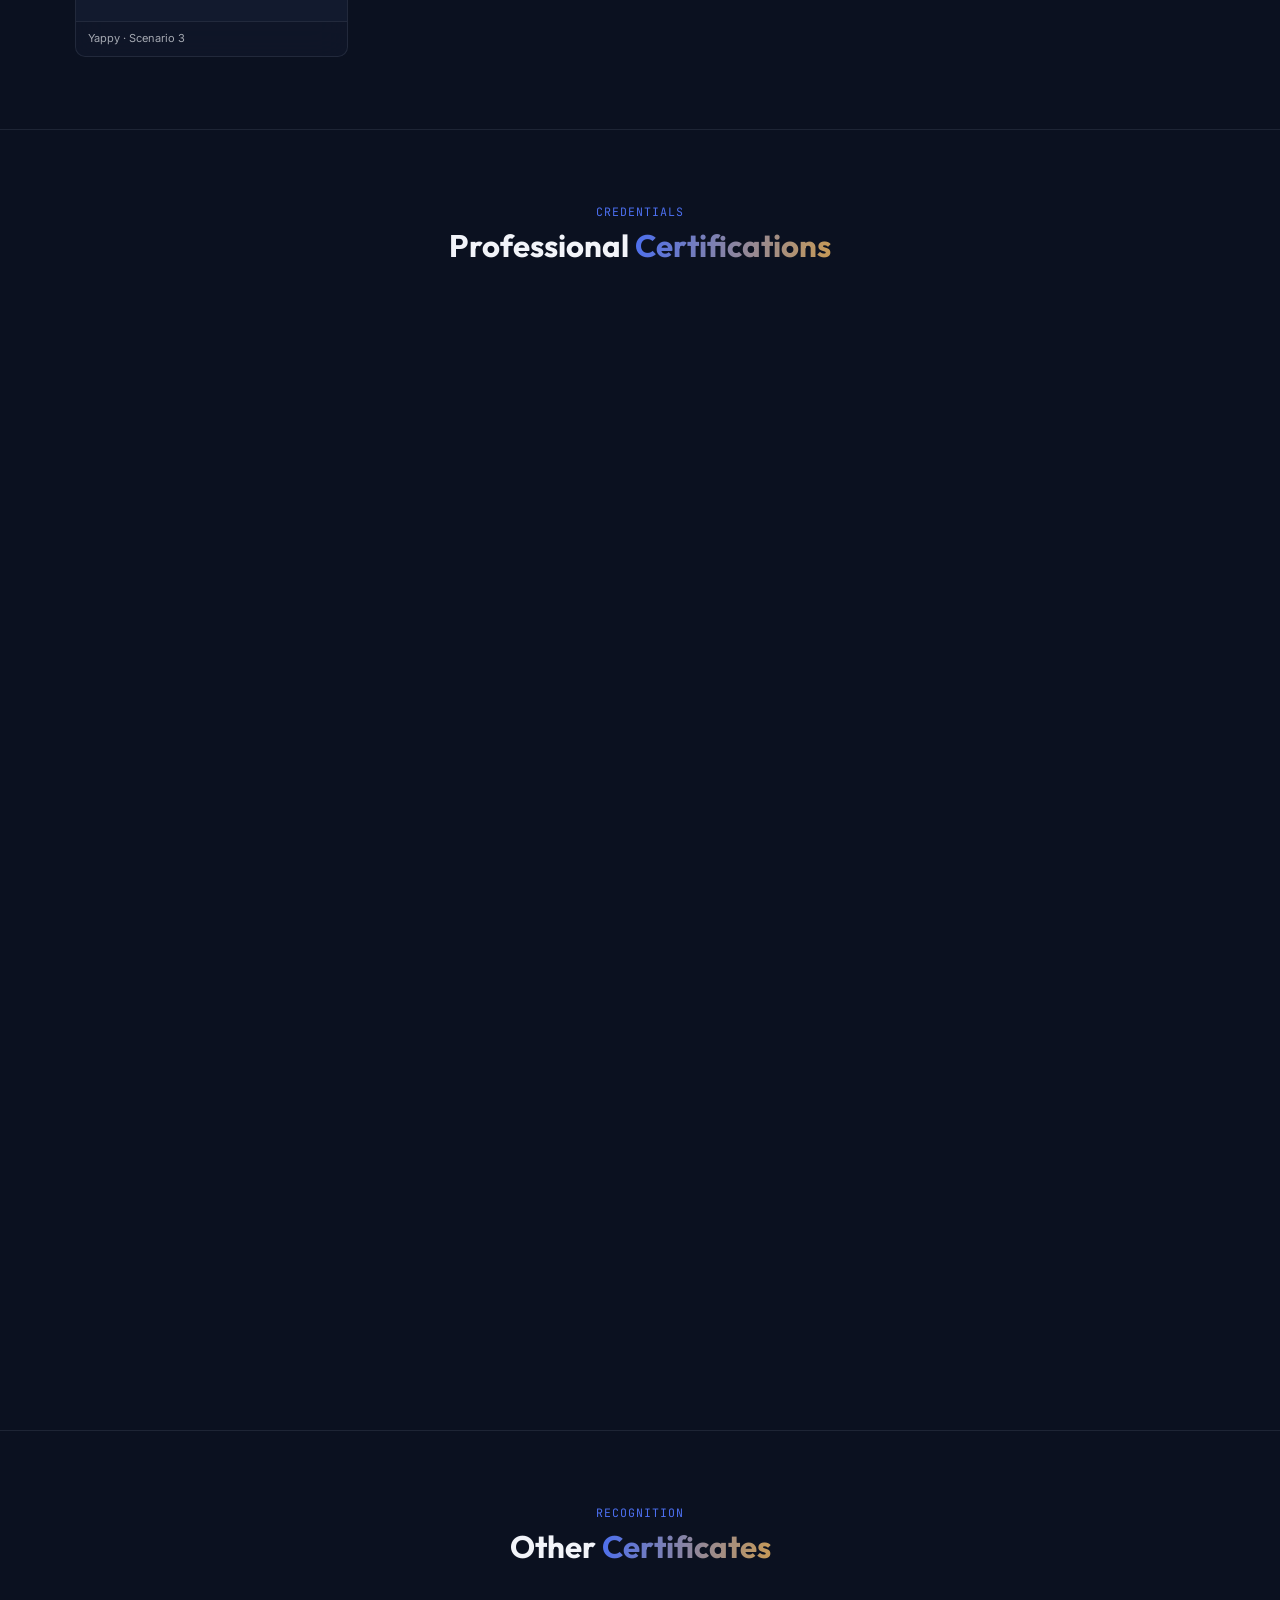
==== commit 2bafba66: "Update index.html" ====
--- a/index.html
+++ b/index.html
@@ -131,7 +131,7 @@
       <div class="hero-actions reveal reveal-delay-4">
         <a href="#projects" class="btn-primary">View Projects</a>
         <a href="#contact" class="btn-outline">Get in Touch</a>
-        <a href="asset/document/cv/CV_Najma Khonsa Tsabita_Augustus2026.pdf" download class="btn-outline">Download CV</a>
+        <a href="asset/document/cv/CV_Najma Khonsa Tsabita_September2026.pdf" download class="btn-outline">Download CV</a>
       </div>
     </div>
     <div class="hero-photo-wrap reveal reveal-delay-2">
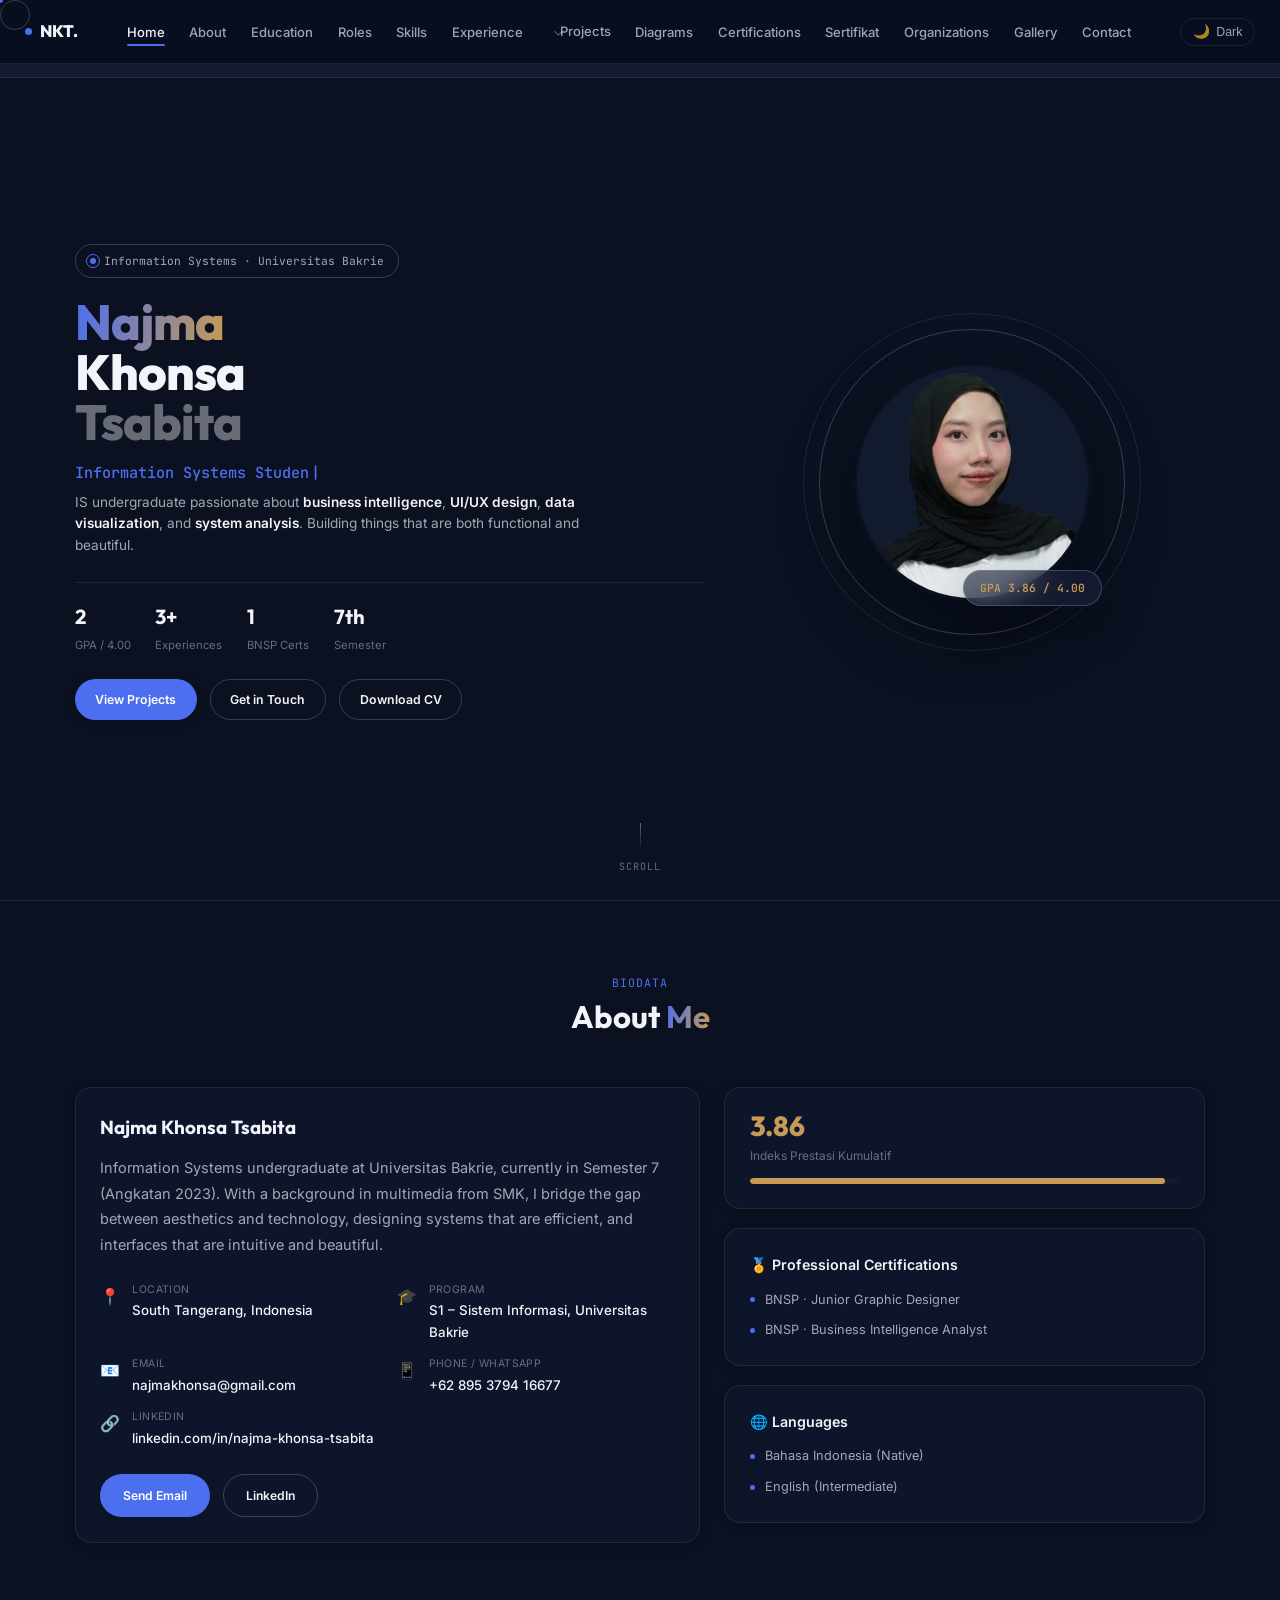
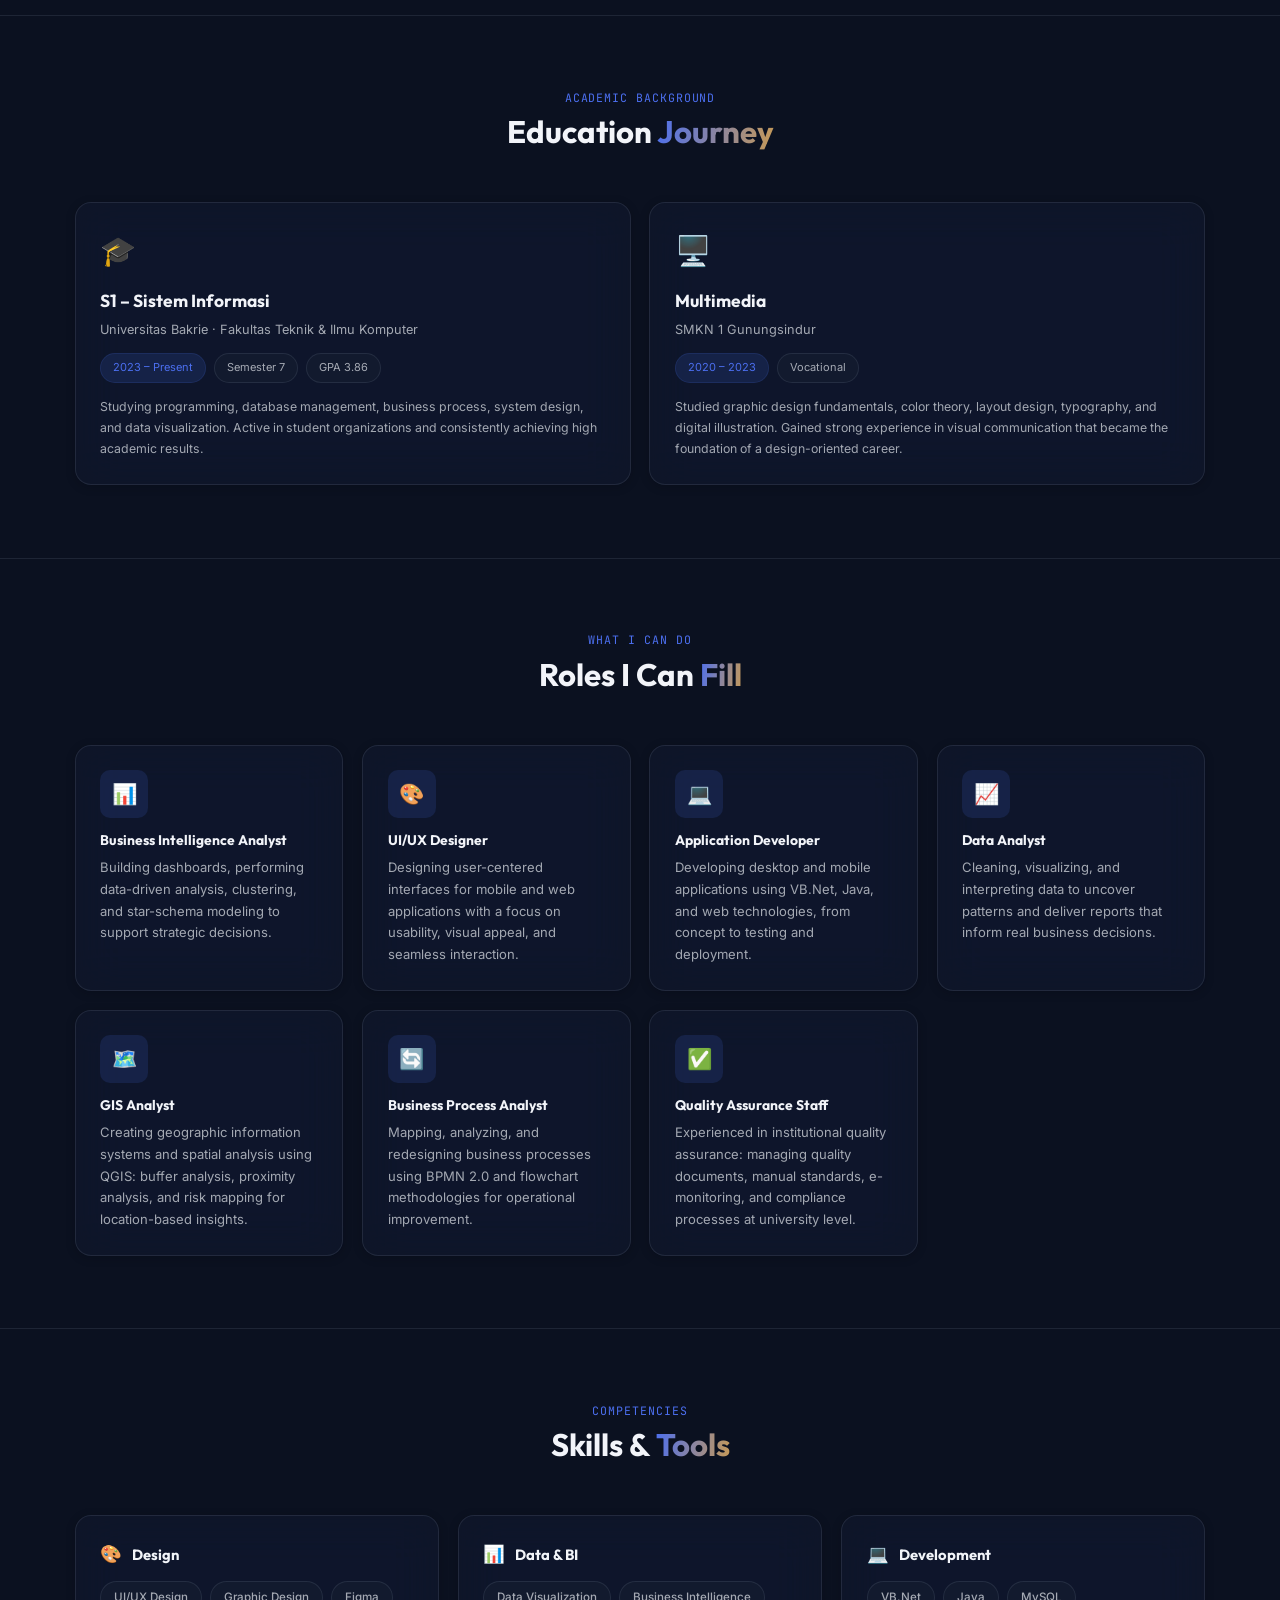
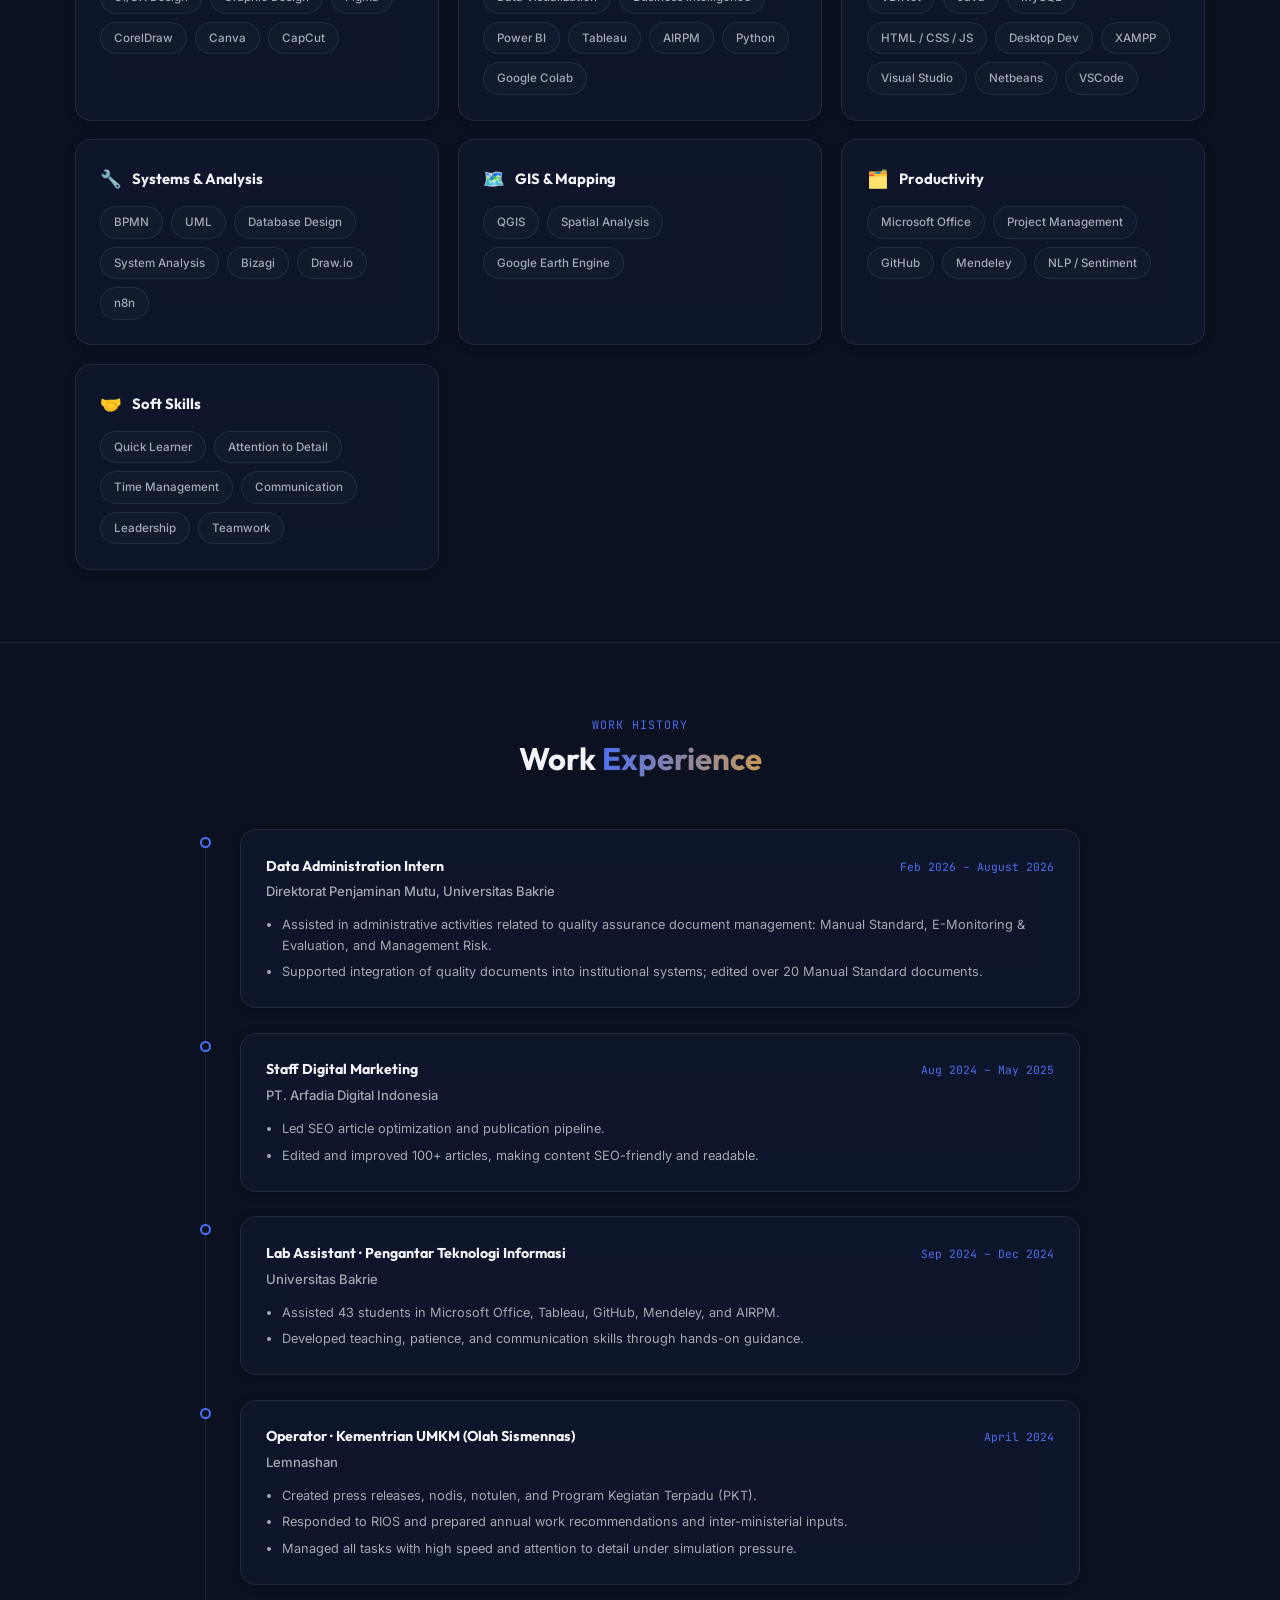
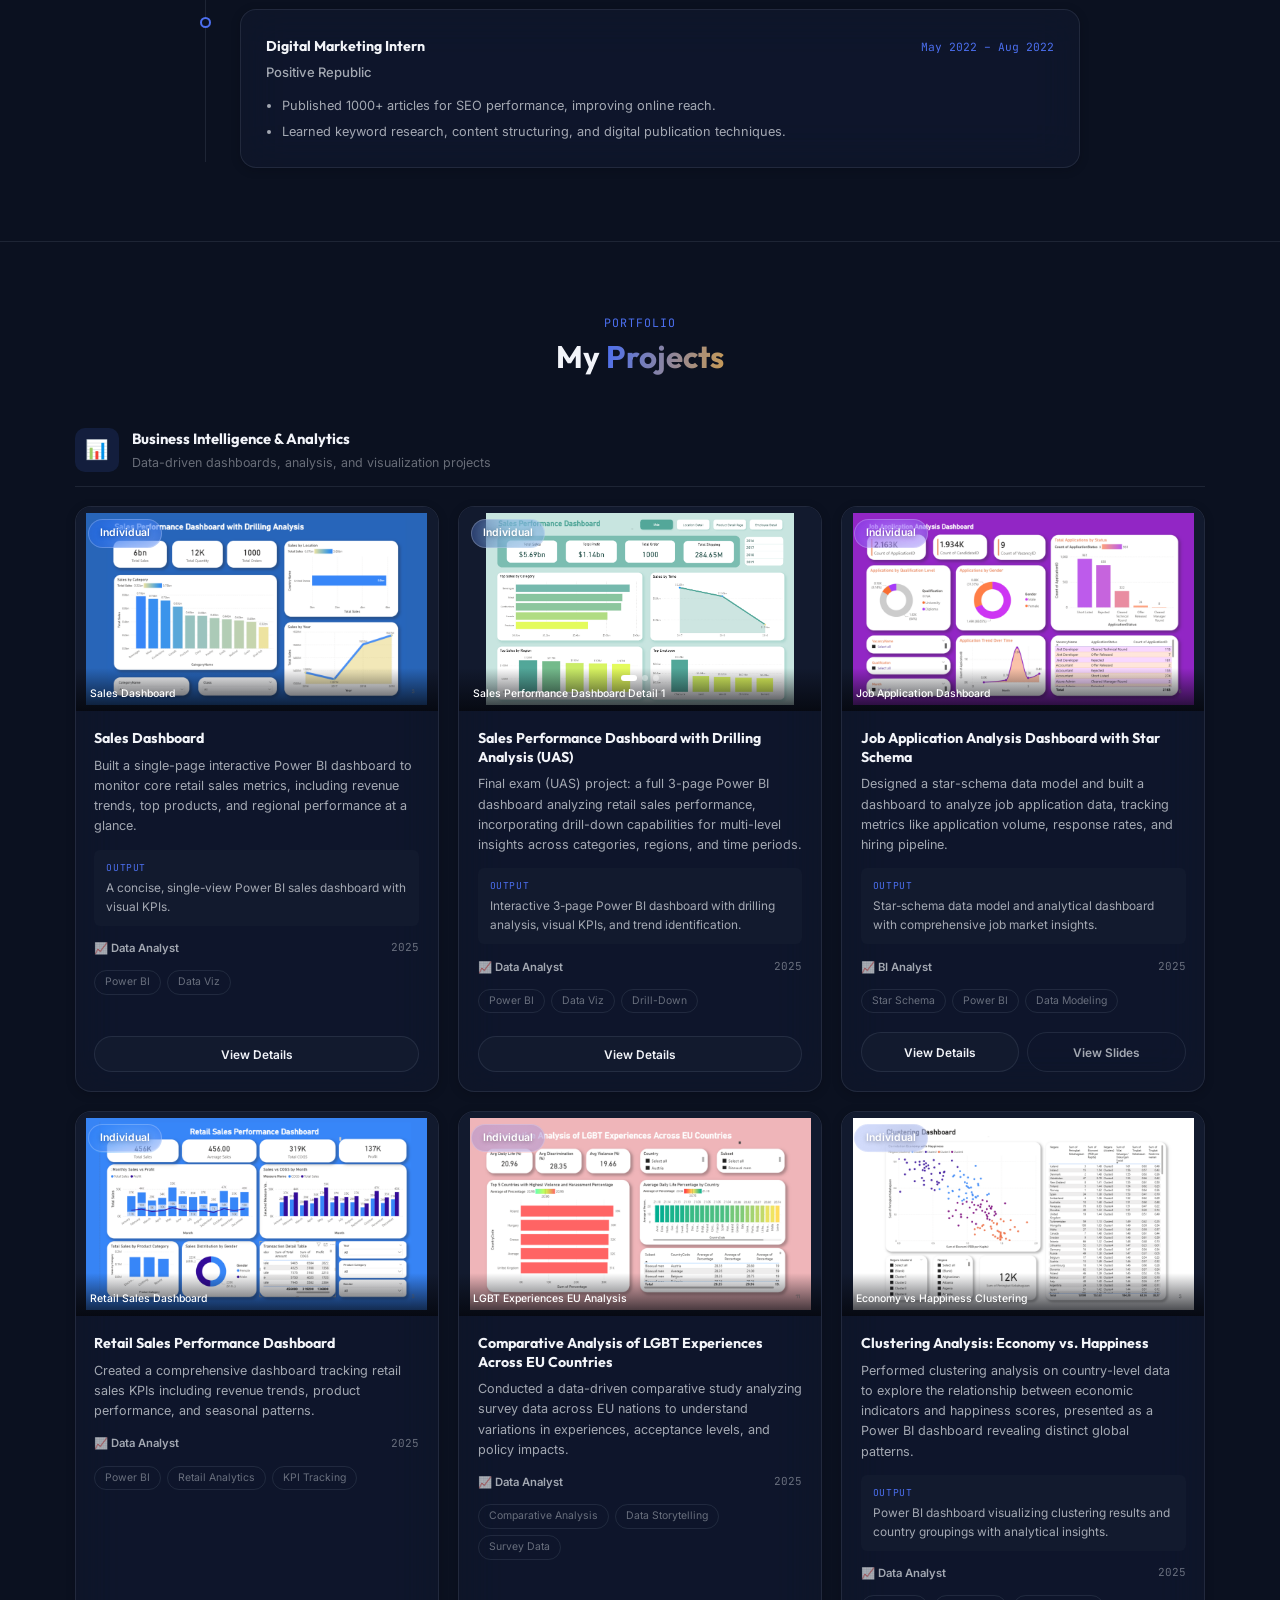
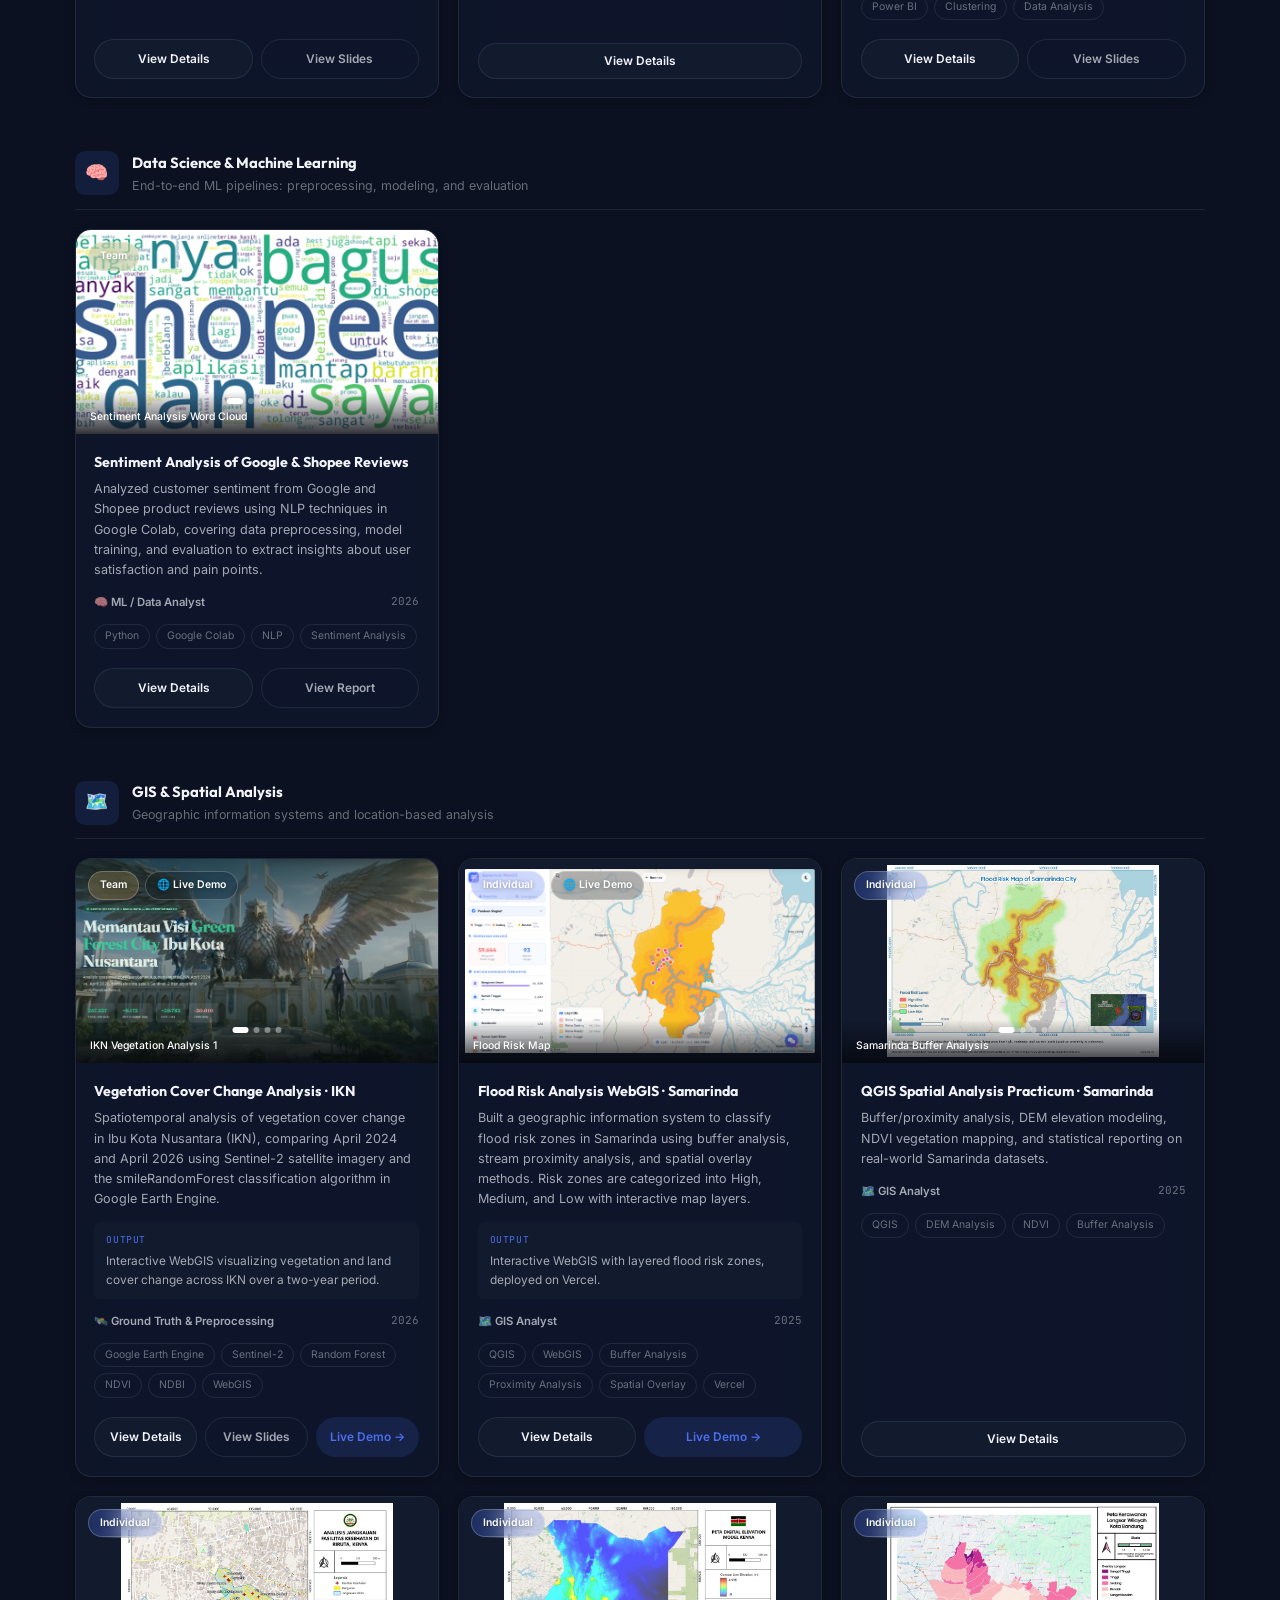
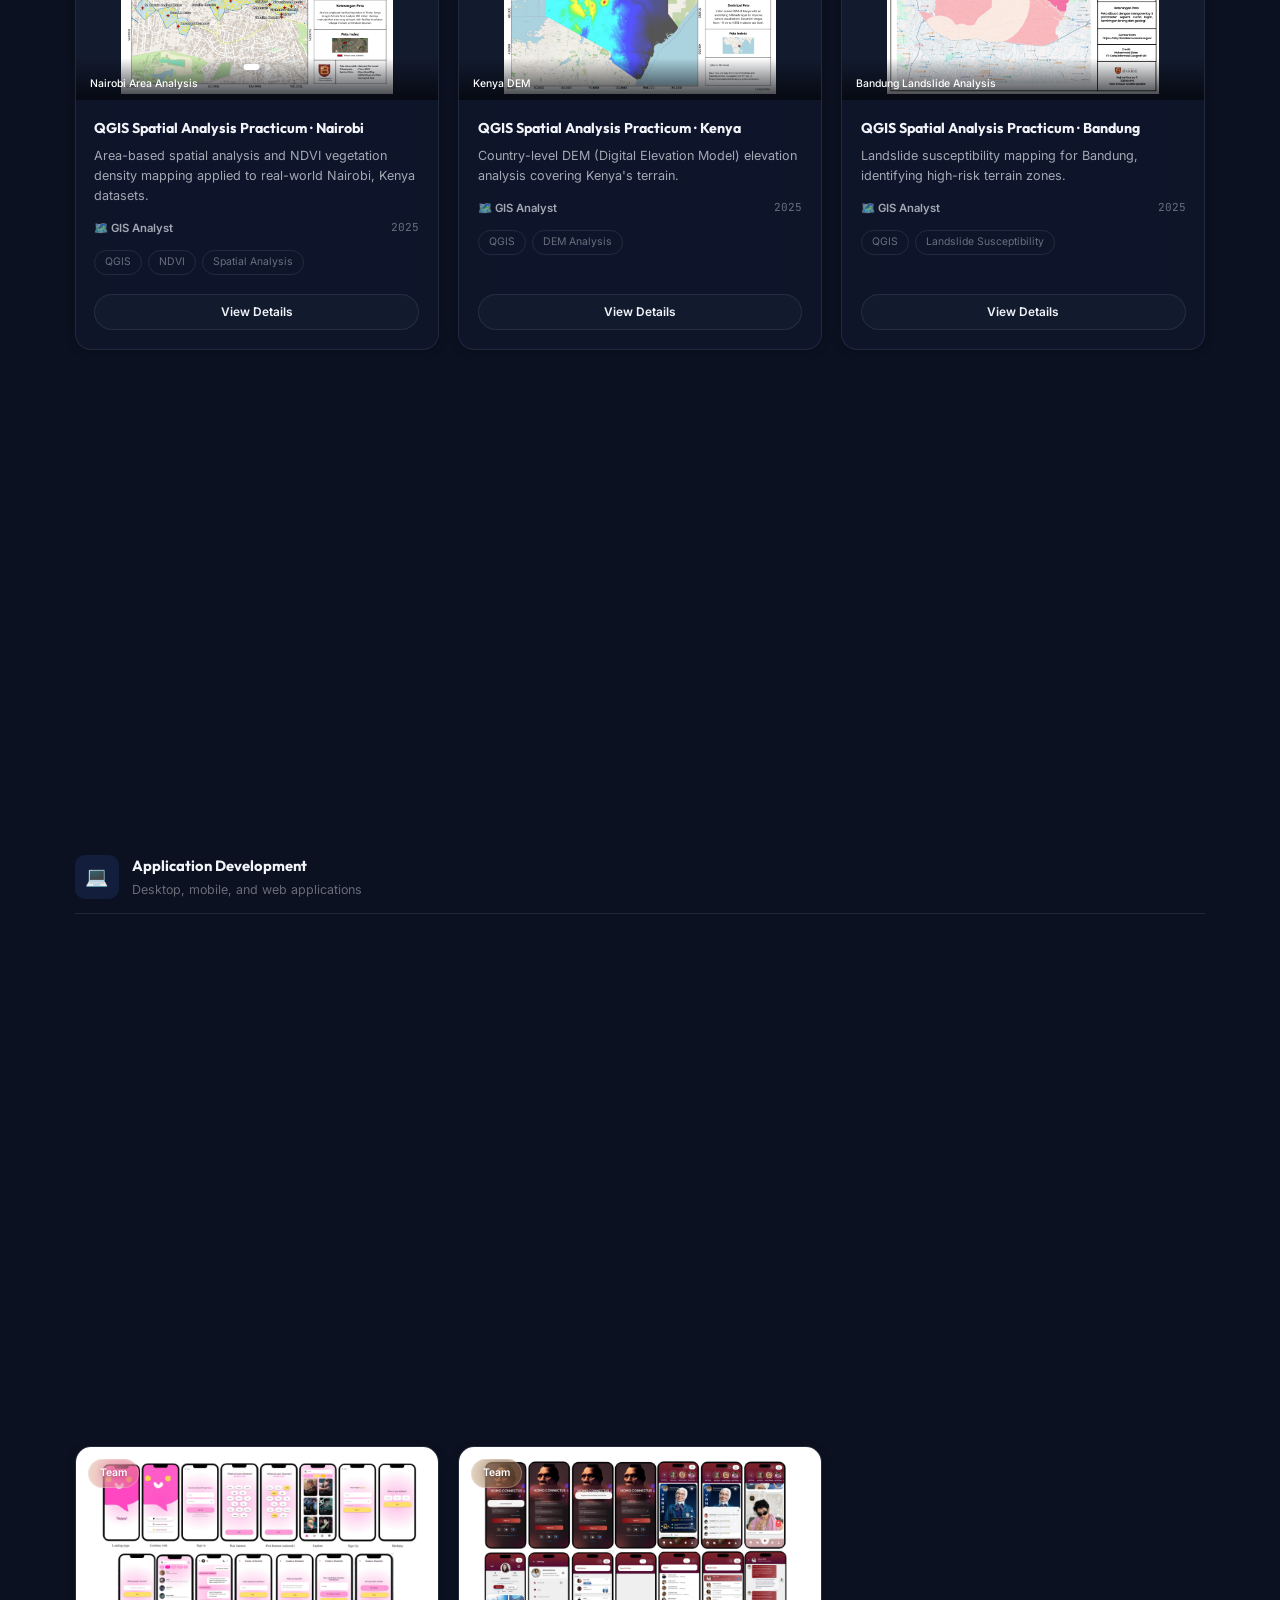
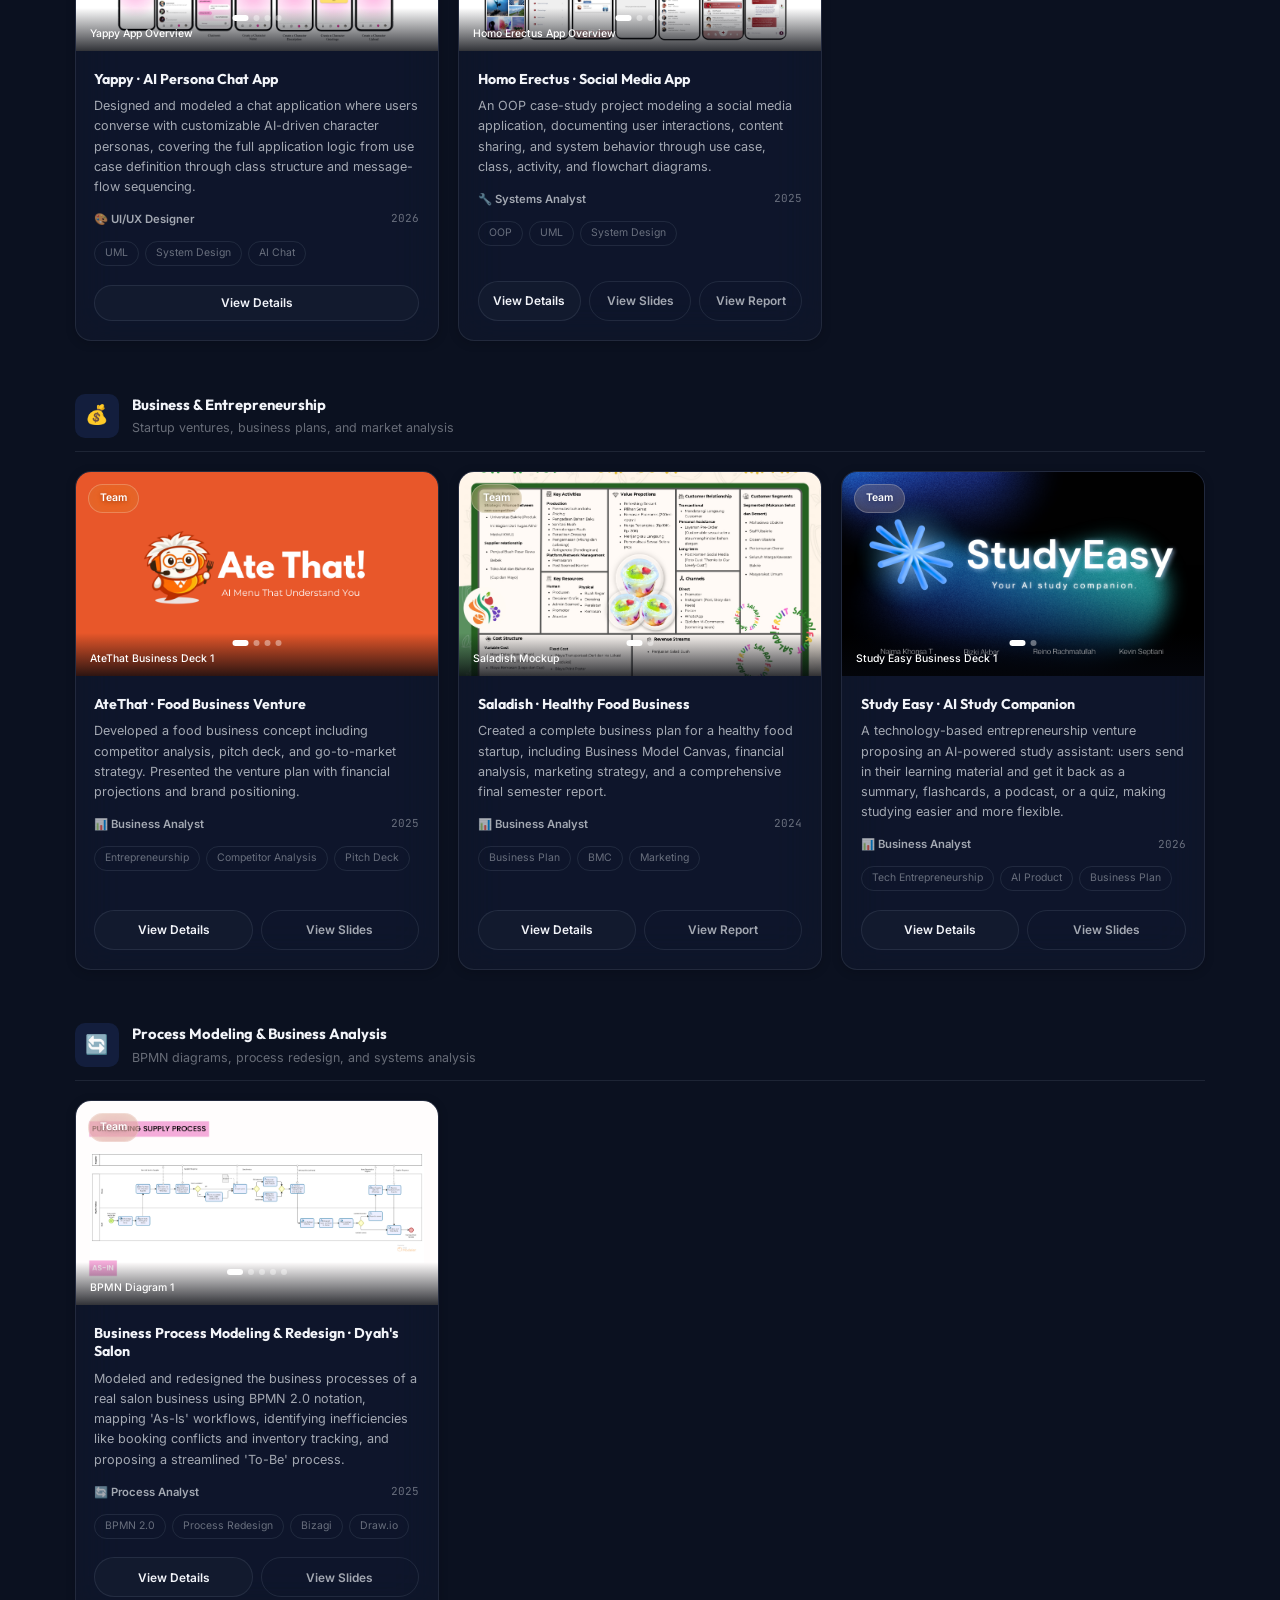
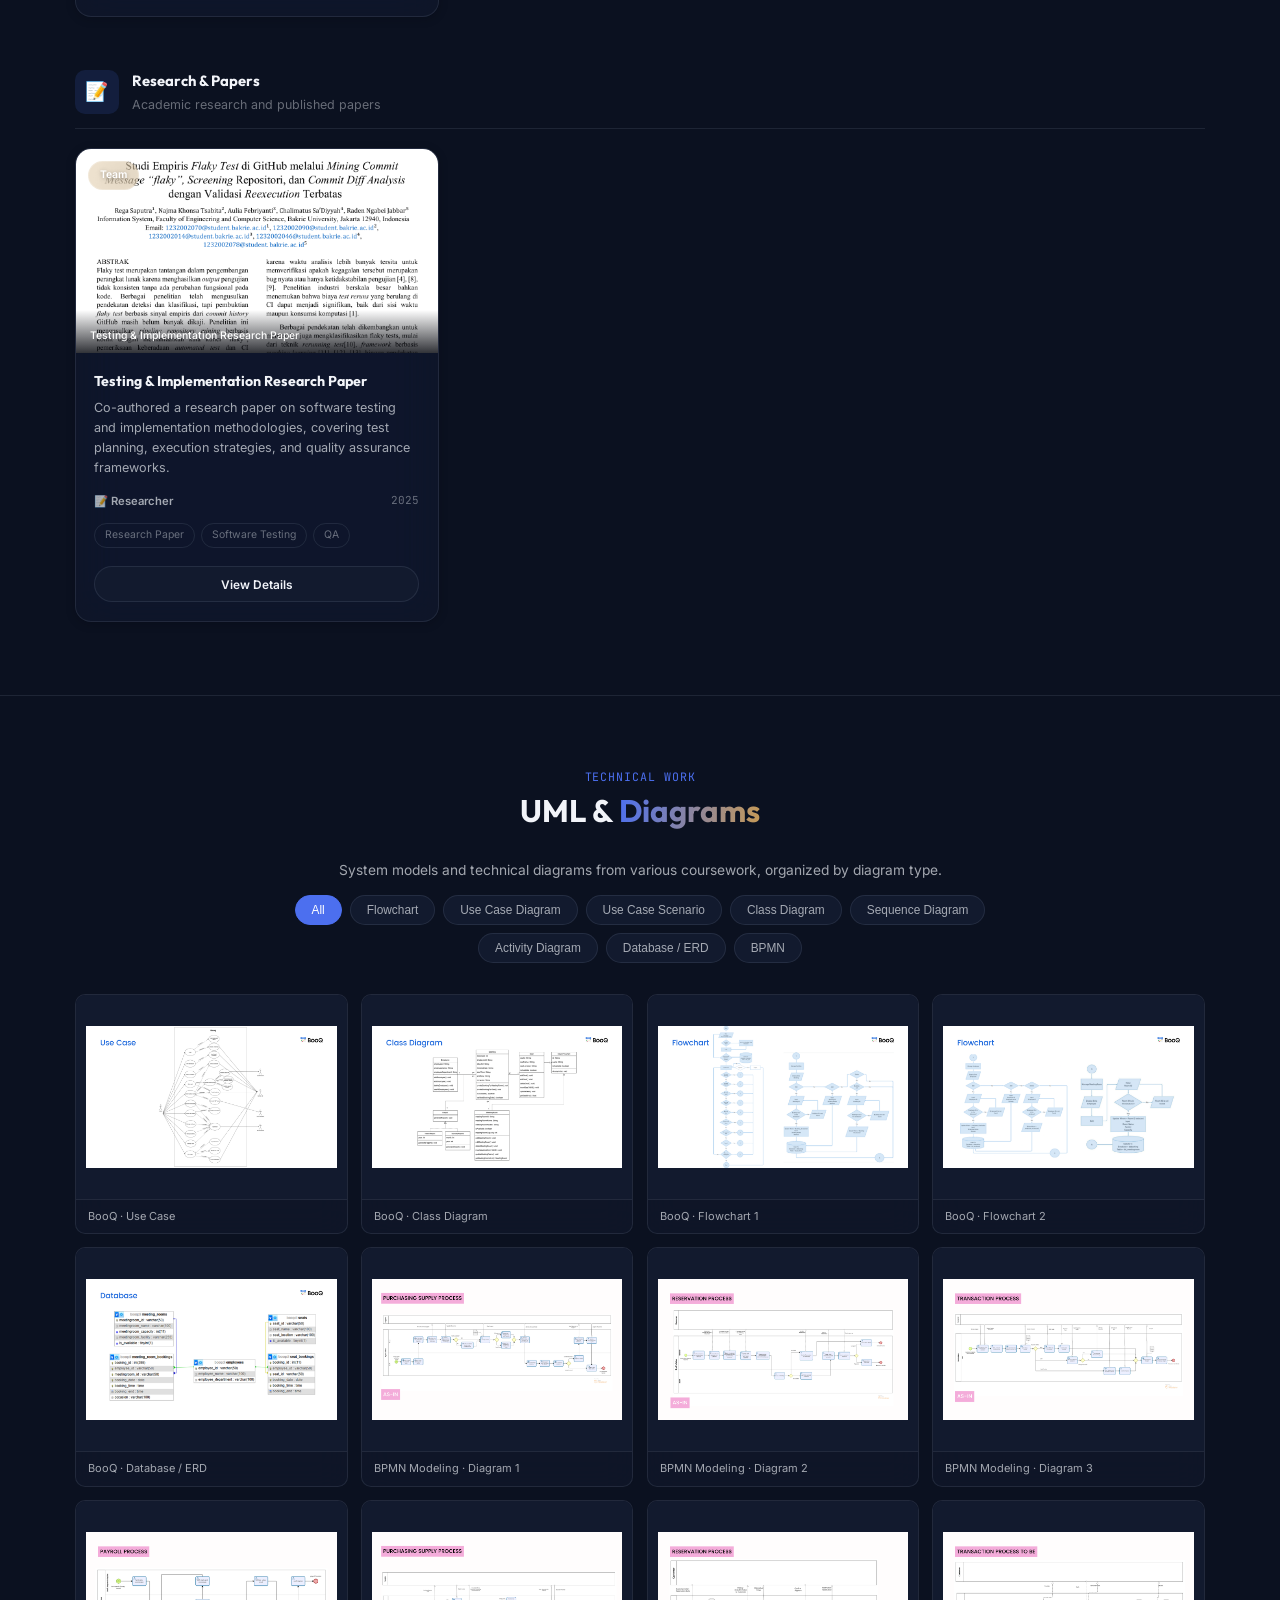
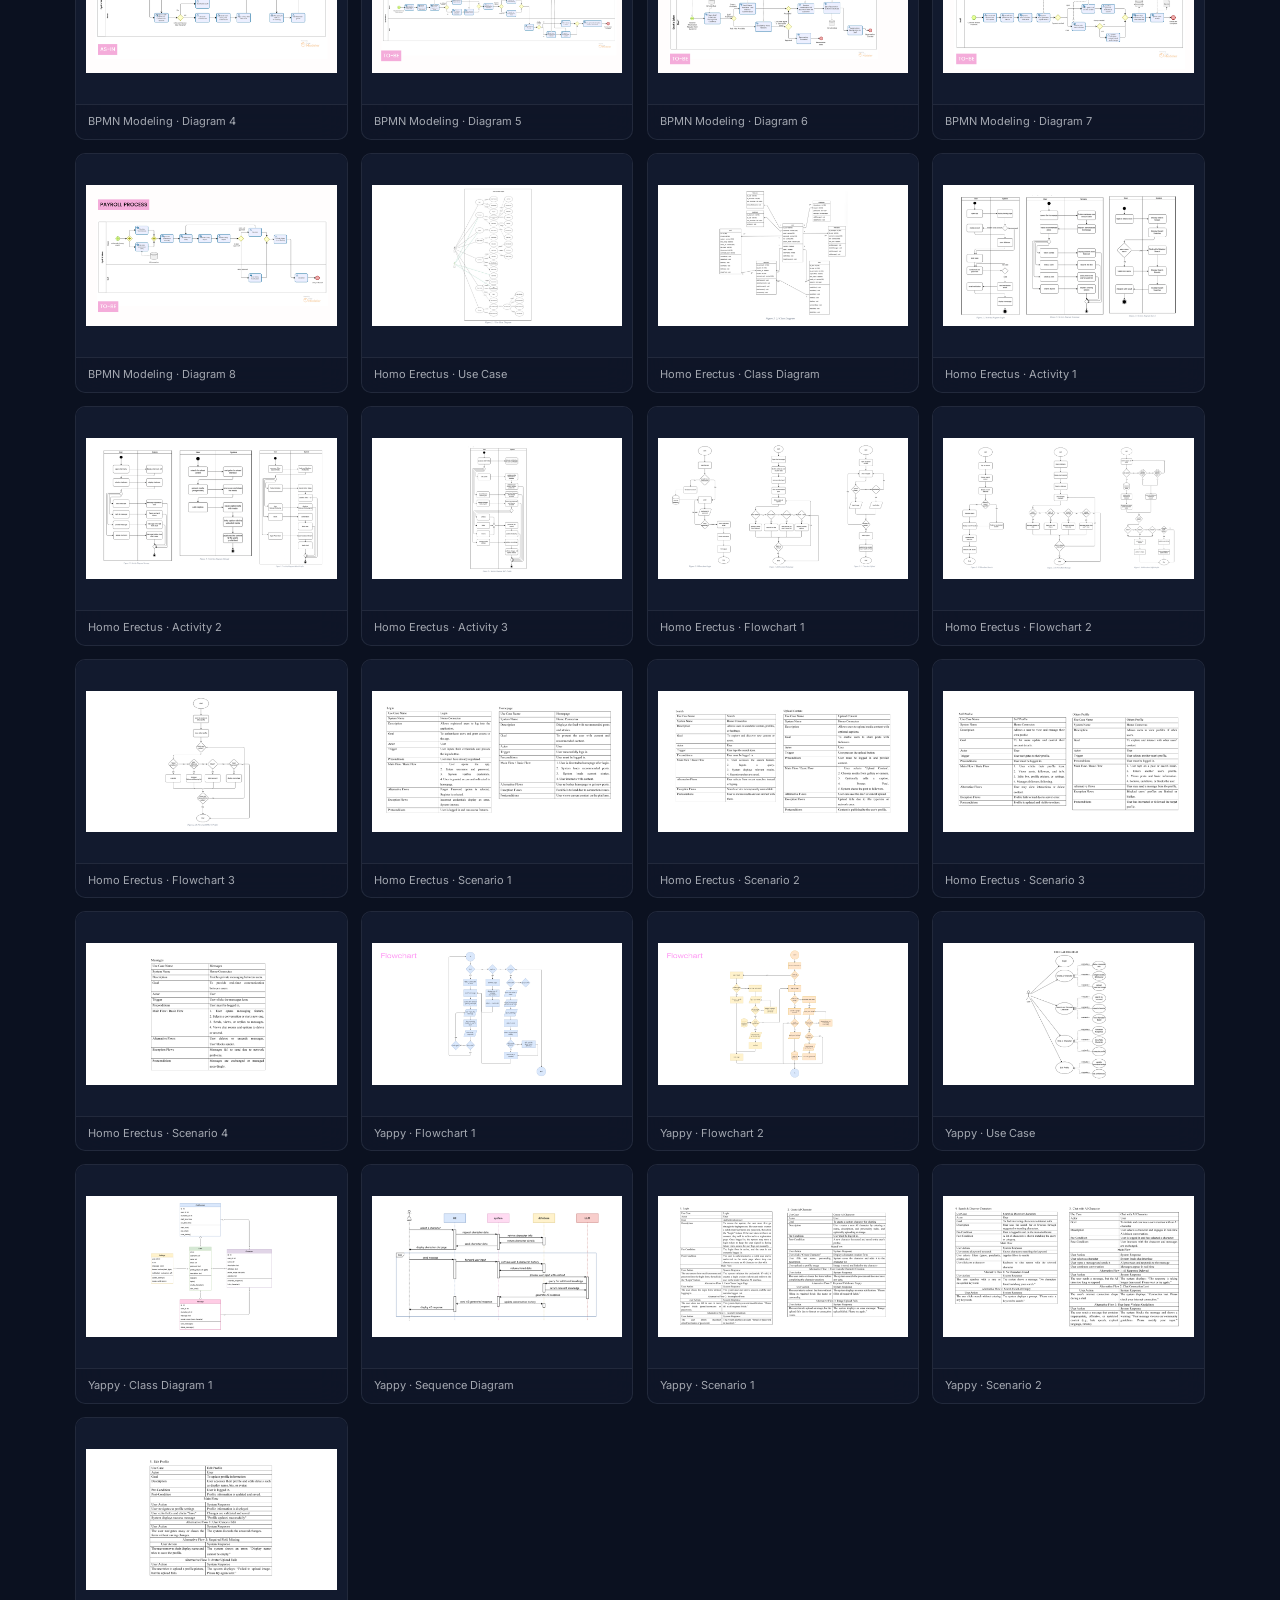
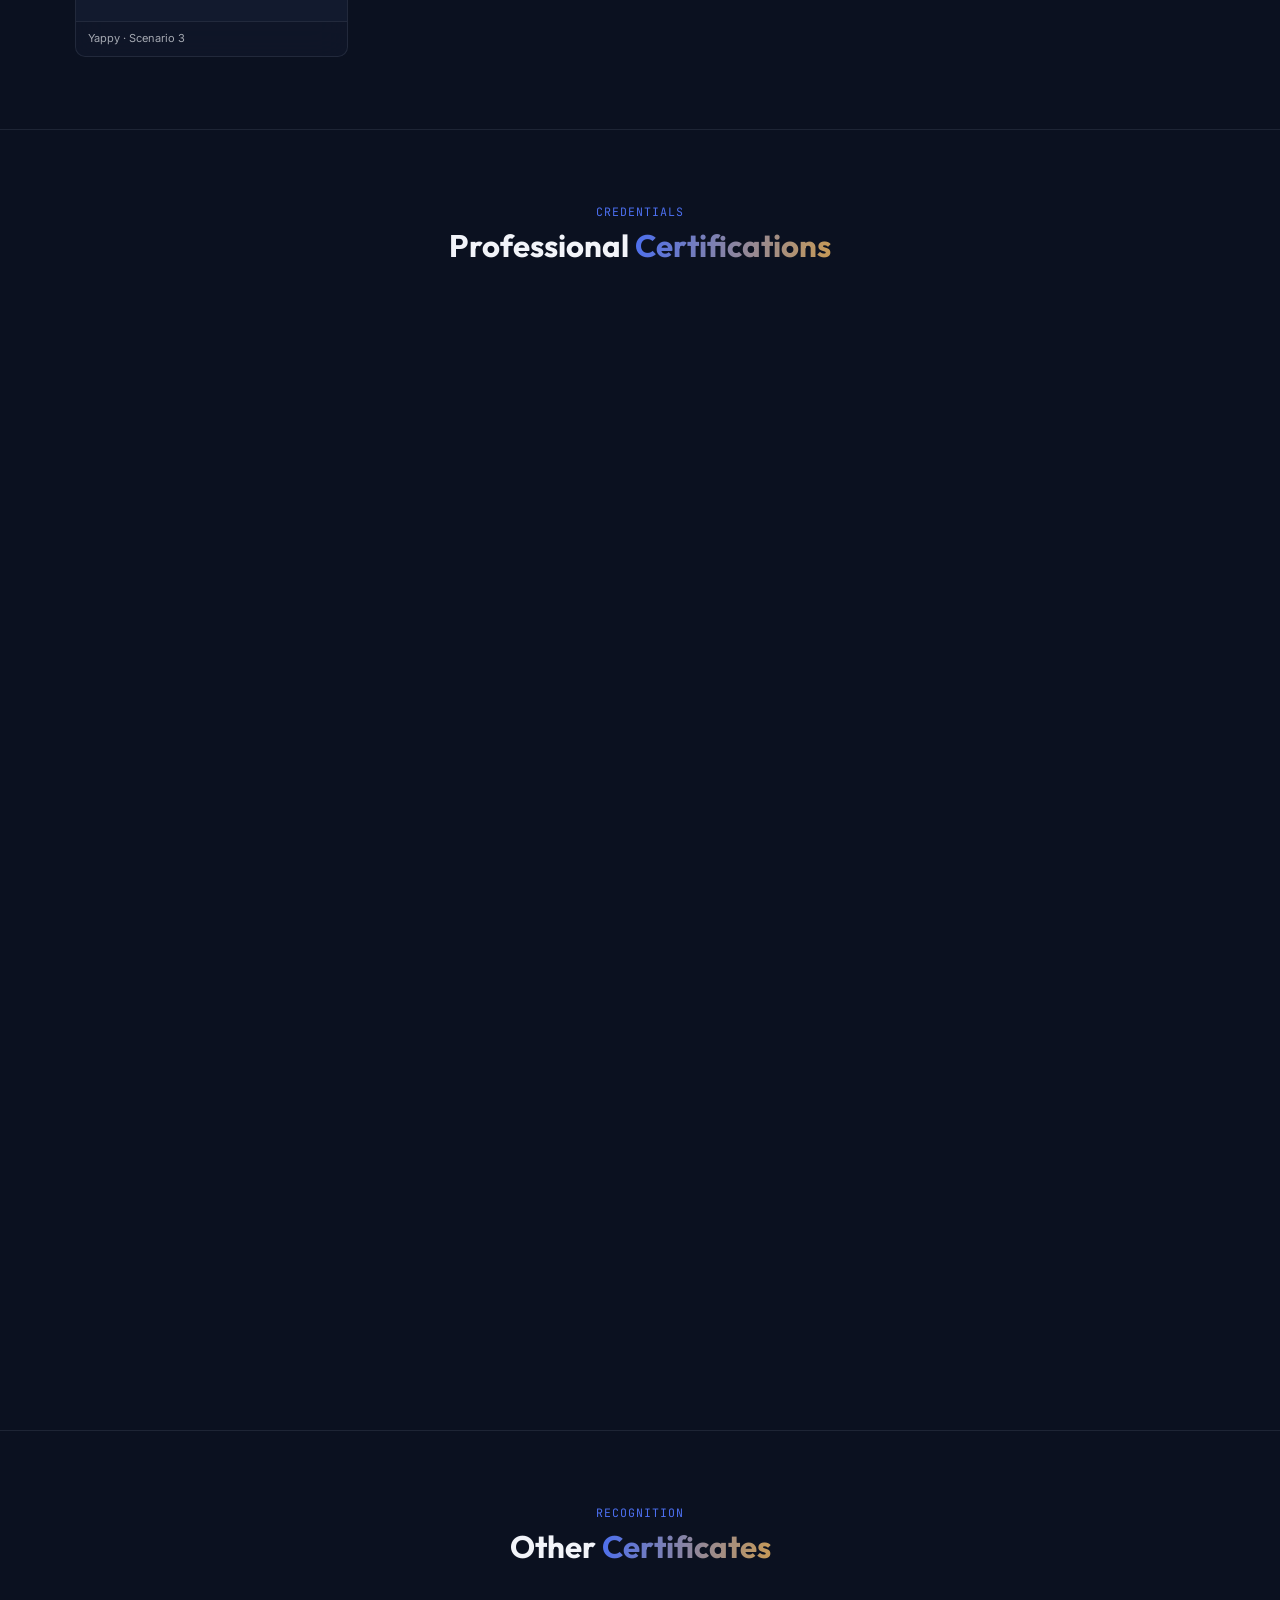
==== commit 17ac0edb: "Update index.html" ====
--- a/index.html
+++ b/index.html
@@ -1761,7 +1761,7 @@
         <span class="footer-link-icon">🔗</span> LinkedIn
       </a>
       <div class="footer-doc-btns">
-        <a href="asset/document/cv/CV_Najma Khonsa Tsabita_Augustus2026.pdf" download class="btn-outline footer-btn">📄 Download CV</a>
+        <a href="asset/document/cv/CV_Najma Khonsa Tsabita_September2026.pdf" download class="btn-outline footer-btn">📄 Download CV</a>
         <a href="asset/document/transkrip/Transkrip_Najma_Khonsa_Tsabita.pdf" download class="btn-outline footer-btn">🎓 Download Transcript</a>
       </div>
     </div>
